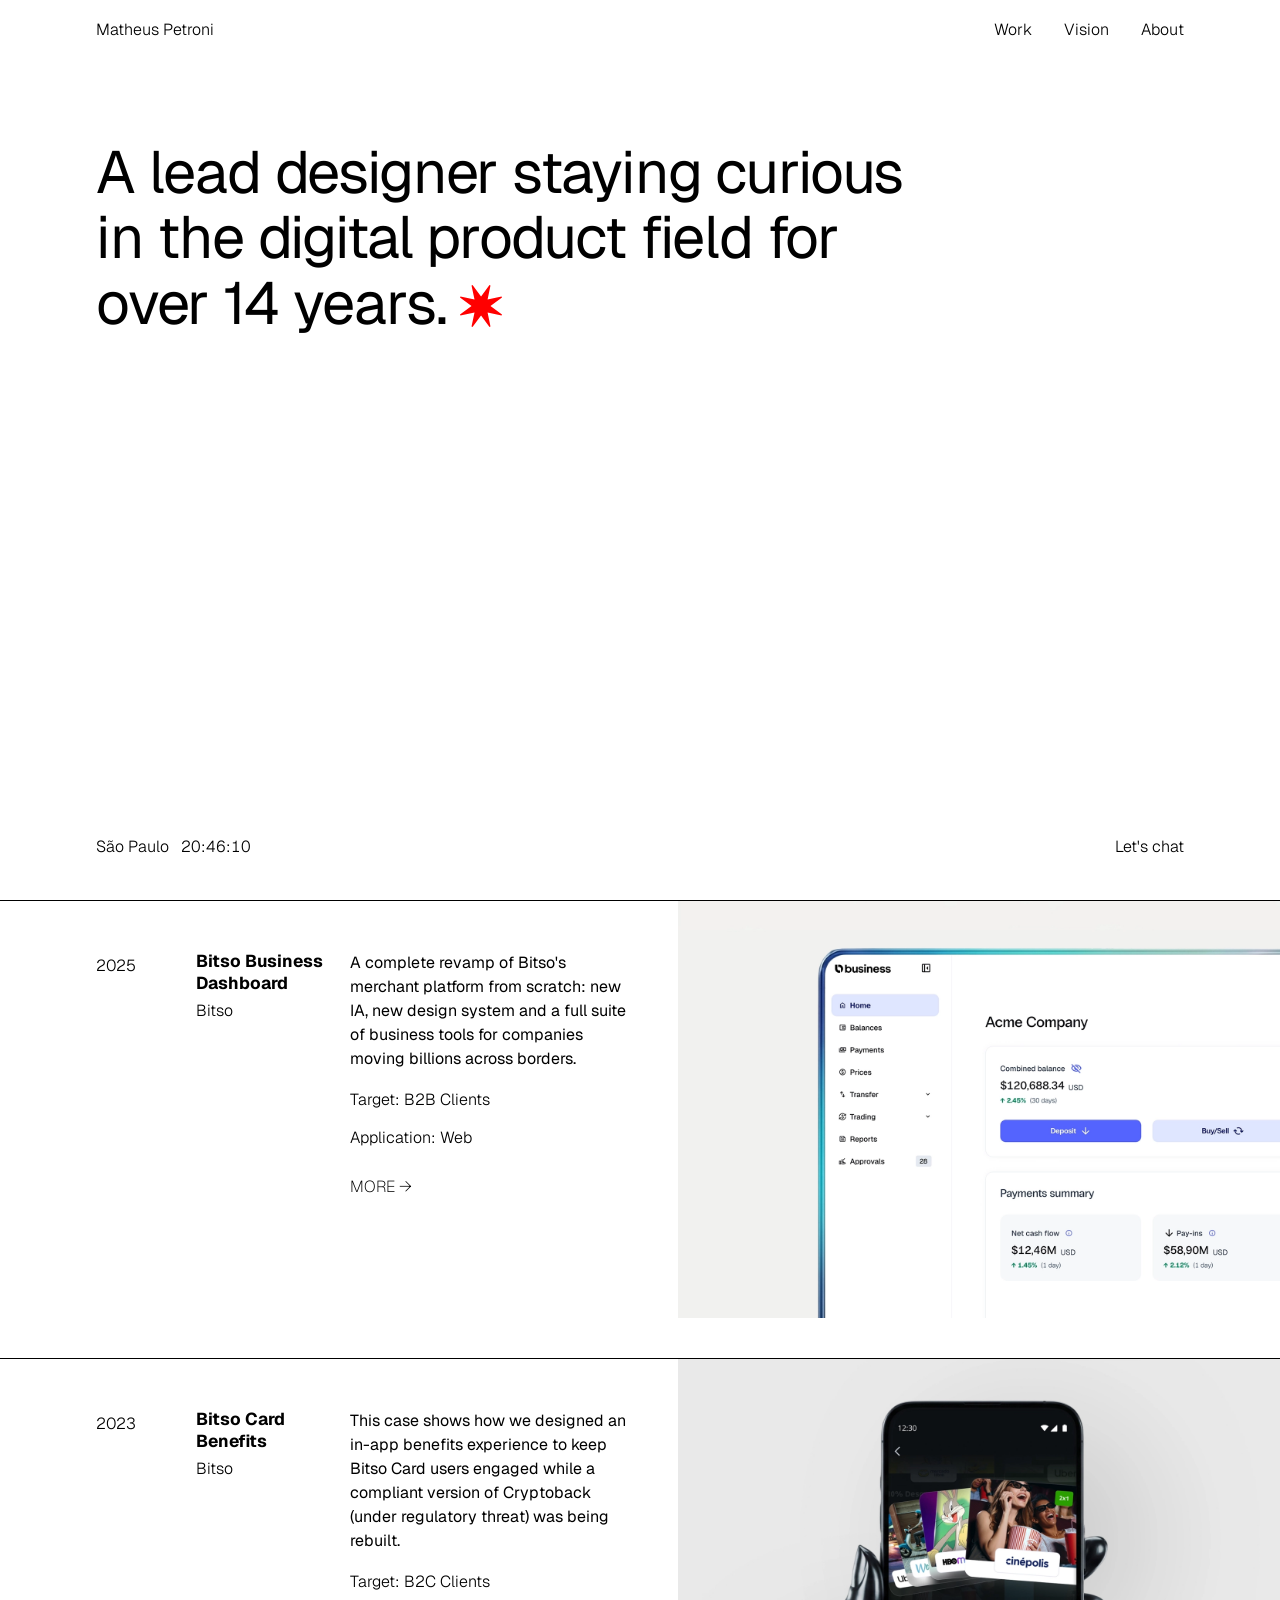
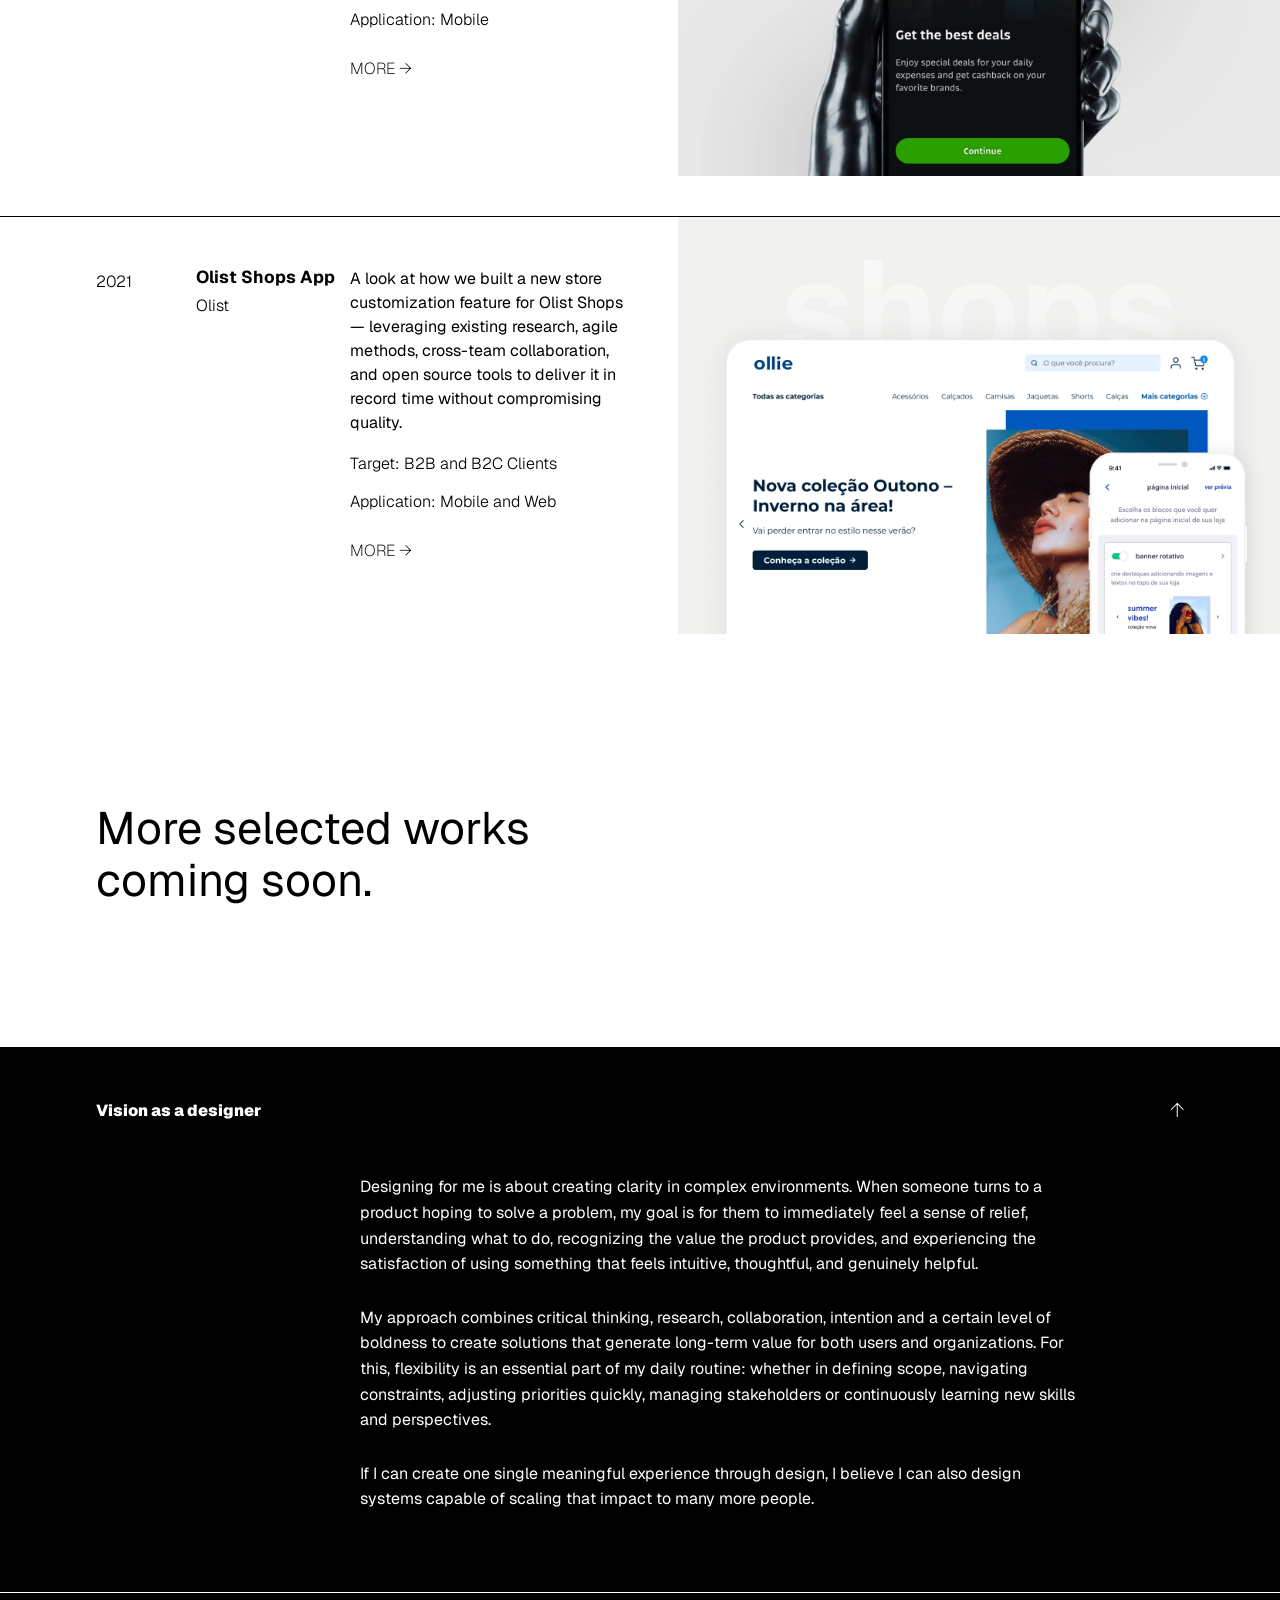
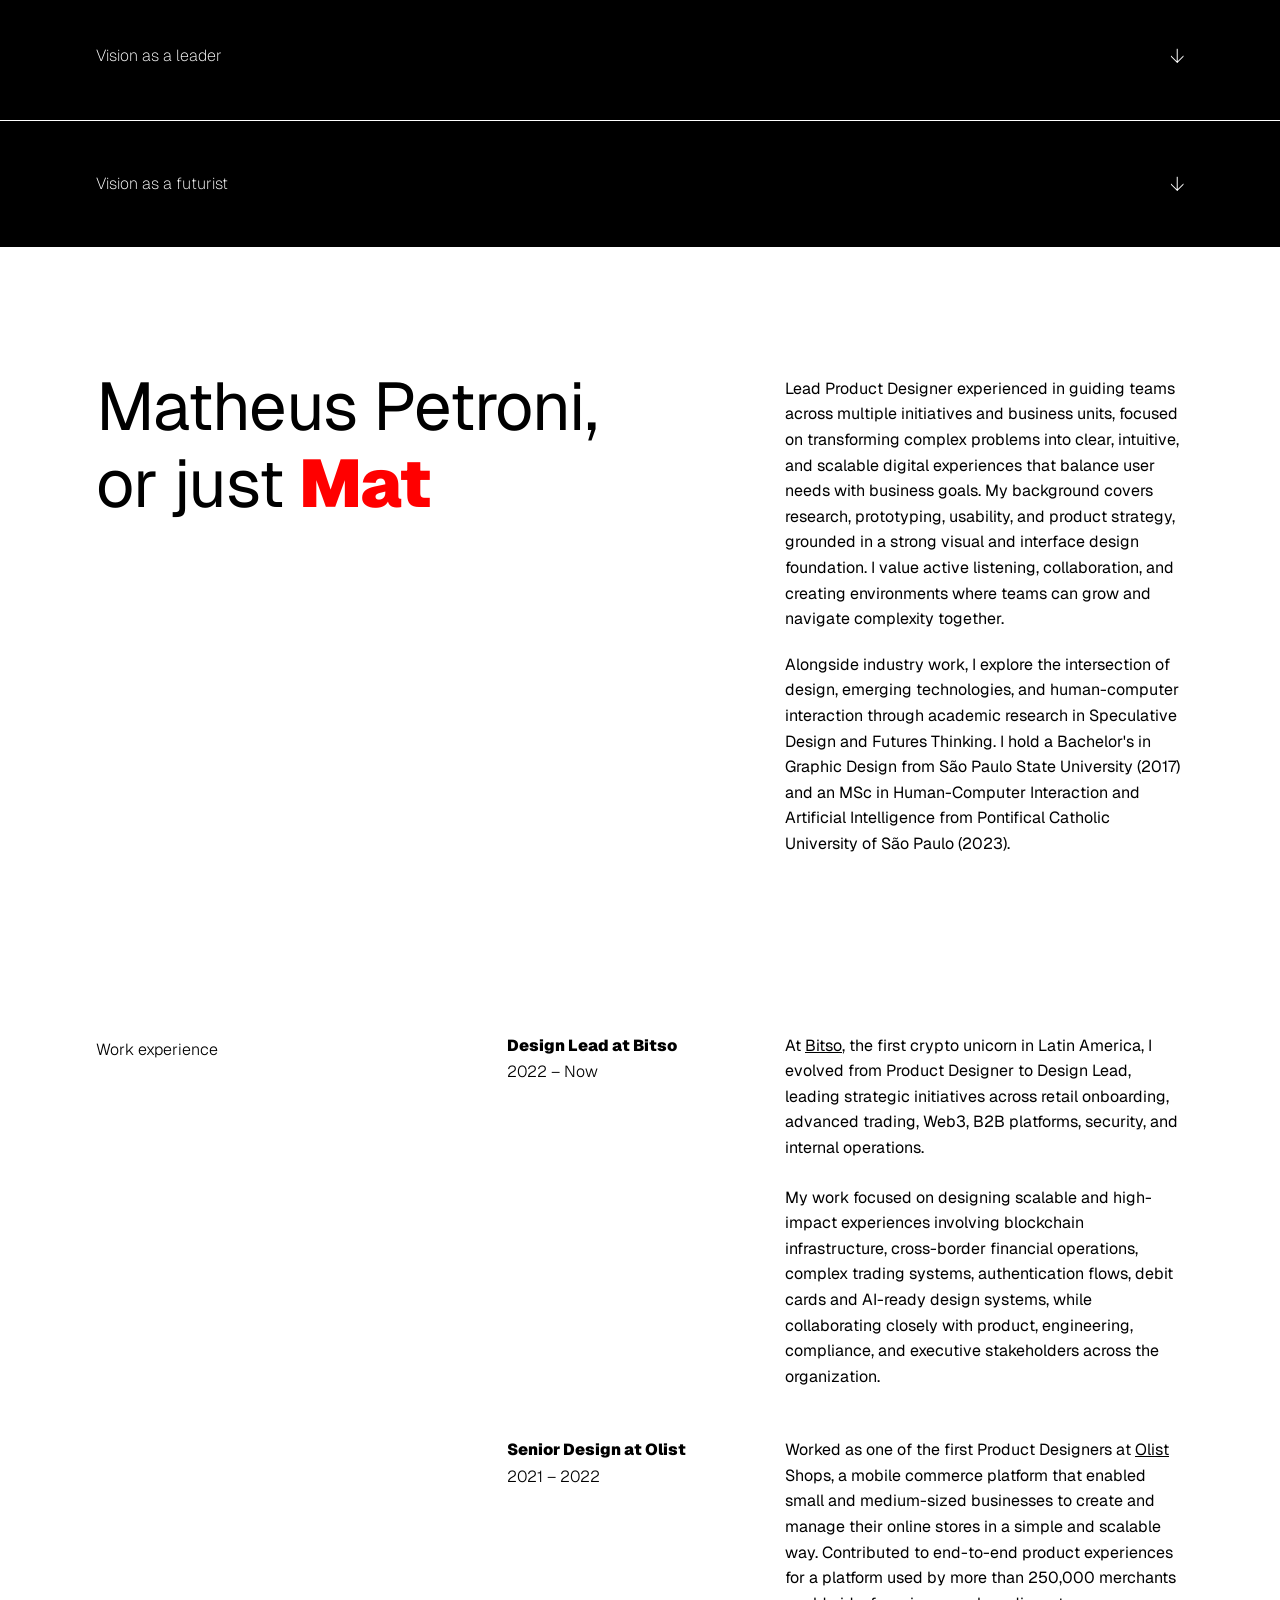
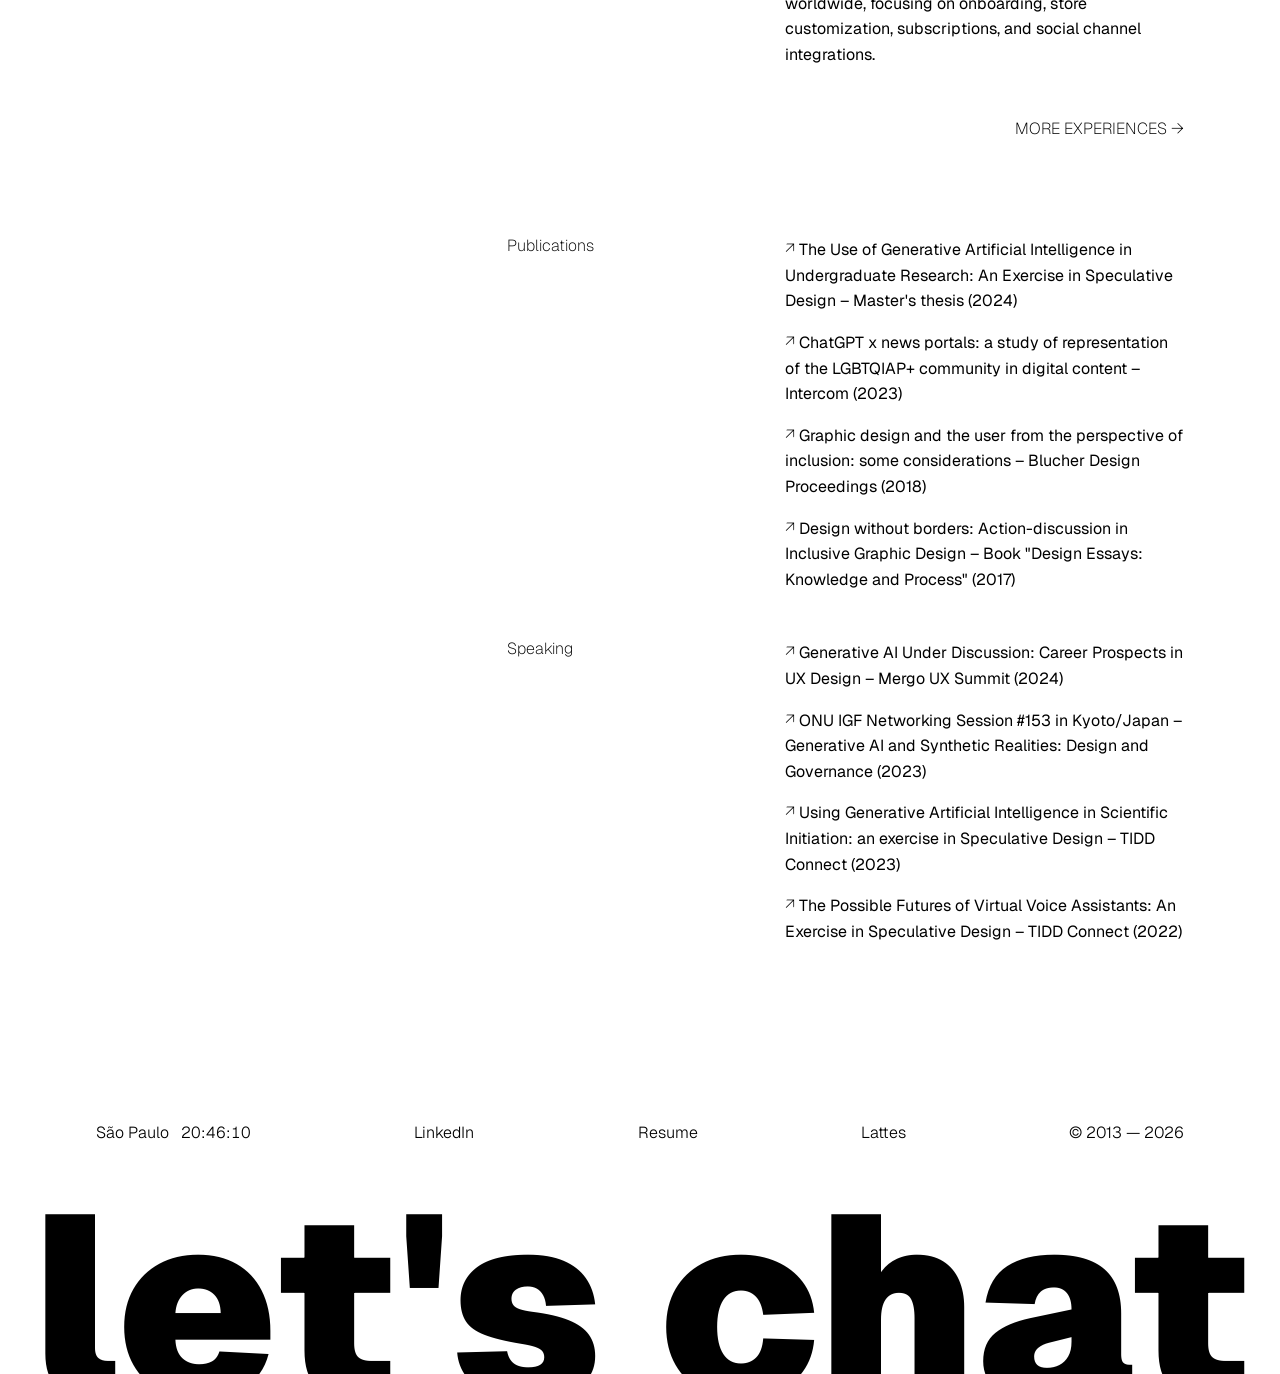
==== index.html @ 9e3019c1 "Initial portfolio build" ====
<!DOCTYPE html>
<html lang="en">
<head>
  <meta charset="UTF-8">
  <meta name="viewport" content="width=device-width, initial-scale=1.0">
  <meta name="description" content="Matheus Petroni — Lead Product Designer with 14+ years shaping digital products.">
  <title>Matheus Petroni – Lead Product Designer</title>

  <link rel="preconnect" href="https://fonts.googleapis.com">
  <link rel="preconnect" href="https://fonts.gstatic.com" crossorigin>
  <link href="https://fonts.googleapis.com/css2?family=Geist:wght@100..900&display=swap" rel="stylesheet">

  <link rel="icon" type="image/svg+xml" href="assets/icons/asterisk.svg">
  <link rel="stylesheet" href="css/styles.css">
</head>
<body>

  <a class="skip-link" href="#main-content">Skip to content</a>

  <!-- ======================================================================
       APPBAR
       ====================================================================== -->
  <header class="appbar" role="banner">
    <div class="appbar-inner">
      <a href="index.html" class="appbar-logo" aria-label="Matheus Petroni — home">Matheus Petroni</a>

      <nav class="appbar-nav" aria-label="Main navigation">
        <a href="#work"   class="nav-link">Work</a>
        <a href="#vision" class="nav-link">Vision</a>
        <a href="#about"  class="nav-link">About</a>
      </nav>

      <button
        class="hamburger"
        aria-label="Open navigation menu"
        aria-expanded="false"
        aria-controls="mobile-drawer"
      >
        <span class="hamburger-line"></span>
        <span class="hamburger-line"></span>
        <span class="hamburger-line"></span>
      </button>
    </div>
  </header>

  <!-- ======================================================================
       MOBILE DRAWER
       ====================================================================== -->
  <div class="mobile-drawer" id="mobile-drawer" aria-hidden="true" inert>
    <div class="drawer-overlay" role="presentation"></div>
    <nav class="drawer-panel" aria-label="Mobile navigation">
      <button class="drawer-close" aria-label="Close navigation menu">✕</button>
      <a href="#work"   class="drawer-link">Work</a>
      <a href="#vision" class="drawer-link">Vision</a>
      <a href="#about"  class="drawer-link">About</a>
    </nav>
  </div>

  <!-- ======================================================================
       MAIN
       ====================================================================== -->
  <main id="main-content">

    <!-- ====================================================================
         HERO — no image, hero-bottom fades on scroll
         ==================================================================== -->
    <section class="hero" aria-label="Introduction">
      <div class="hero-inner">

        <h1 class="hero-headline">
          A lead designer staying curious in the digital product field for over <span id="years-experience">14</span> years.&nbsp;<img src="assets/icons/asterisk.svg" alt="" aria-hidden="true" class="hero-asterisk">
        </h1>

        <div class="hero-bottom" id="hero-bottom">
          <div class="hero-location">
            <span>São Paulo</span>
            <time class="live-clock" id="clock-hero" aria-live="polite" aria-atomic="true"></time>
          </div>
          <a href="mailto:contact@mthpetroni.com" class="hero-cta">Let's chat</a>
        </div>

      </div>
    </section>

    <!-- ====================================================================
         PROJECTS
         ==================================================================== -->
    <section id="work" aria-label="Selected work">

      <!-- Divider — full viewport width -->
      <div class="project-divider" role="separator"></div>

      <!-- Project 1 -->
      <article class="project-card" aria-label="Bitso Business Dashboard case study">
        <div class="project-info">
          <div class="project-year" aria-label="Year">2025</div>

          <div class="project-title-col">
            <h2 class="project-title"><a href="case-study-bitso-business-dashboard.html">Bitso Business<br>Dashboard</a></h2>
            <p class="project-company">Bitso</p>
          </div>

          <div class="project-body-col">
            <p class="project-description">A complete revamp of Bitso's merchant platform from scratch: new IA, new design system and a full suite of business tools for companies moving billions across borders.</p>
            <p class="project-meta">Target: B2B Clients</p>
            <p class="project-meta">Application: Web</p>
            <a href="case-study-bitso-business-dashboard.html" class="project-more" aria-label="Read the Bitso Business Dashboard case study">MORE →</a>
          </div>
        </div>
        <a href="case-study-bitso-business-dashboard.html" class="project-image-wrapper" aria-hidden="true" tabindex="-1">
          <img
            src="data:image/svg+xml,%3Csvg xmlns=%27http://www.w3.org/2000/svg%27/%3E"
            data-src="assets/images/bitso-business-dashboard-cover.webp"
            alt=""
            width="780" height="540"
            loading="lazy"
            style="background:#000000; aspect-ratio:780/540; width:100%; height:auto;"
            class="lazy"
          >
          <img
            src="data:image/svg+xml,%3Csvg xmlns=%27http://www.w3.org/2000/svg%27/%3E"
            data-src="assets/images/bitso-business-dashboard-cover-hover.webp"
            alt=""
            width="780" height="540"
            loading="lazy"
            class="lazy cover-hover"
          >
        </a>
      </article>

      <!-- Divider -->
      <div class="project-divider" role="separator"></div>

      <!-- Project 2 -->
      <article class="project-card" aria-label="Bitso Card Benefits case study">
        <div class="project-info">
          <div class="project-year" aria-label="Year">2023</div>

          <div class="project-title-col">
            <h2 class="project-title"><a href="case-study-bitso-card-benefits.html">Bitso Card<br>Benefits</a></h2>
            <p class="project-company">Bitso</p>
          </div>

          <div class="project-body-col">
            <p class="project-description">This case shows how we designed an in-app benefits experience to keep Bitso Card users engaged while a compliant version of Cryptoback (under regulatory threat) was being rebuilt.</p>
            <p class="project-meta">Target: B2C Clients</p>
            <p class="project-meta">Application: Mobile</p>
            <a href="case-study-bitso-card-benefits.html" class="project-more" aria-label="Read the Bitso Card Benefits case study">MORE →</a>
          </div>
        </div>
        <a href="case-study-bitso-card-benefits.html" class="project-image-wrapper" aria-hidden="true" tabindex="-1">
          <img
            src="data:image/svg+xml,%3Csvg xmlns=%27http://www.w3.org/2000/svg%27/%3E"
            data-src="assets/images/bitso-card-benefits-cover.webp"
            alt=""
            width="780" height="540"
            loading="lazy"
            style="background:#000000; aspect-ratio:780/540; width:100%; height:auto;"
            class="lazy"
          >
          <img
            src="data:image/svg+xml,%3Csvg xmlns=%27http://www.w3.org/2000/svg%27/%3E"
            data-src="assets/images/bitso-card-benefits-cover-hover.webp"
            alt=""
            width="780" height="540"
            loading="lazy"
            class="lazy cover-hover"
          >
        </a>
      </article>

      <!-- Divider -->
      <div class="project-divider" role="separator"></div>

      <!-- Project 3 -->
      <article class="project-card" aria-label="Olist Shops App case study">
        <div class="project-info">
          <div class="project-year" aria-label="Year">2021</div>

          <div class="project-title-col">
            <h2 class="project-title"><a href="case-study-olist-shops.html">Olist Shops App</a></h2>
            <p class="project-company">Olist</p>
          </div>

          <div class="project-body-col">
            <p class="project-description">A look at how we built a new store customization feature for Olist Shops — leveraging existing research, agile methods, cross-team collaboration, and open source tools to deliver it in record time without compromising quality.</p>
            <p class="project-meta">Target: B2B and B2C Clients</p>
            <p class="project-meta">Application: Mobile and Web</p>
            <a href="case-study-olist-shops.html" class="project-more" aria-label="Read the Olist Shops App case study">MORE →</a>
          </div>
        </div>
        <a href="case-study-olist-shops.html" class="project-image-wrapper" aria-hidden="true" tabindex="-1">
          <img
            src="data:image/svg+xml,%3Csvg xmlns=%27http://www.w3.org/2000/svg%27/%3E"
            data-src="assets/images/olist-shops-cover.webp"
            alt=""
            width="780" height="540"
            loading="lazy"
            style="background:#000000; aspect-ratio:780/540; width:100%; height:auto;"
            class="lazy"
          >
          <img
            src="data:image/svg+xml,%3Csvg xmlns=%27http://www.w3.org/2000/svg%27/%3E"
            data-src="assets/images/olist-shops-cover-hover.webp"
            alt=""
            width="780" height="540"
            loading="lazy"
            class="lazy cover-hover"
          >
        </a>
      </article>

      <!-- Coming soon -->
      <div class="projects-coming-soon">
        <p>More selected works<br>coming soon.</p>
      </div>

    </section>

    <!-- ====================================================================
         VISION (Accordions)
         ==================================================================== -->
    <section id="vision" class="vision" aria-label="Design philosophy">
      <div class="vision-inner">

        <!-- Open by default -->
        <div class="accordion accordion--open">
          <button class="accordion-trigger" aria-expanded="true" aria-controls="vision-designer-body">
            <span class="accordion-title">Vision as a designer</span>
            <span class="accordion-icon" aria-hidden="true">↑</span>
          </button>
          <div class="accordion-body" id="vision-designer-body" aria-hidden="false">
            <div class="accordion-content">
              <p>Designing for me is about creating clarity in complex environments. When someone turns to a product hoping to solve a problem, my goal is for them to immediately feel a sense of relief, understanding what to do, recognizing the value the product provides, and experiencing the satisfaction of using something that feels intuitive, thoughtful, and genuinely helpful.</p>
              <p>My approach combines critical thinking, research, collaboration, intention and a certain level of boldness to create solutions that generate long-term value for both users and organizations. For this, flexibility is an essential part of my daily routine: whether in defining scope, navigating constraints, adjusting priorities quickly, managing stakeholders or continuously learning new skills and perspectives.</p>
              <p>If I can create one single meaningful experience through design, I believe I can also design systems capable of scaling that impact to many more people.</p>
            </div>
          </div>
        </div>

        <div class="accordion">
          <button class="accordion-trigger" aria-expanded="false" aria-controls="vision-leader-body">
            <span class="accordion-title">Vision as a leader</span>
            <span class="accordion-icon" aria-hidden="true">↓</span>
          </button>
          <div class="accordion-body" id="vision-leader-body" aria-hidden="true">
            <div class="accordion-content">
              <p>My leadership style is deeply grounded in active listening. For me, listening is the foundation from which collaboration, trust, and strong team dynamics are built. It allows me to better understand people, navigate different perspectives, and provide the clarity, direction, and accountability needed when making complex product decisions. Rather than positioning myself as someone who always has the answers, I focus on creating the conditions for teams to think critically, contribute confidently, and move forward together.</p>
              <p>I also value transparency to create the kind of environment I would want for myself: one where people feel safe to express themselves, experiment, make mistakes with accountability, and continuously learn throughout the process.</p>
              <p>Supporting people and driving outcomes are deeply connected goals for me. I achieve this by helping teams prioritize effectively, communicate clearly across disciplines, and make decisions grounded in both evidence and strategic impact.</p>
            </div>
          </div>
        </div>

        <div class="accordion">
          <button class="accordion-trigger" aria-expanded="false" aria-controls="vision-futurist-body">
            <span class="accordion-title">Vision as a futurist</span>
            <span class="accordion-icon" aria-hidden="true">↓</span>
          </button>
          <div class="accordion-body" id="vision-futurist-body" aria-hidden="true">
            <div class="accordion-content">
              <p>Through my MSc research in Speculative Design and Futures Thinking, I've developed the belief that design should respond not only to the present, but also to possible futures. Across both my academic research and professional practice, I explore how emerging technologies such as GenAI influence human behavior, shape digital culture, and redefine the way people interact with systems, products, and machines.</p>
              <p>This perspective strongly influences the way I approach design within the industry. By questioning assumptions and exploring alternative scenarios, I aim to help organizations anticipate change, identify risks, and build more responsible, inclusive, and future-conscious solutions. In a world increasingly shaped by rapid technological acceleration, I believe designers have an important role in shaping the conversations around the future we collectively want to create.</p>
            </div>
          </div>
        </div>

      </div>
    </section>

    <!-- ====================================================================
         ABOUT / BIO
         ==================================================================== -->
    <section id="about" class="about" aria-label="About Matheus Petroni">
      <div class="about-inner">

        <!-- Bio -->
        <div class="bio-section">
          <div class="bio-name">
            <h2>Matheus Petroni,<br>or just <span class="accent">Mat</span></h2>
          </div>
          <div class="bio-text">
            <p>Lead Product Designer experienced in guiding teams across multiple initiatives and business units, focused on transforming complex problems into clear, intuitive, and scalable digital experiences that balance user needs with business goals. My background covers research, prototyping, usability, and product strategy, grounded in a strong visual and interface design foundation. I value active listening, collaboration, and creating environments where teams can grow and navigate complexity together.</p>
            <p>Alongside industry work, I explore the intersection of design, emerging technologies, and human-computer interaction through academic research in Speculative Design and Futures Thinking. I hold a Bachelor's in Graphic Design from São Paulo State University (2017) and an MSc in Human-Computer Interaction and Artificial Intelligence from Pontifical Catholic University of São Paulo (2023).</p>
          </div>
        </div>

        <!-- ── Work + Extras — 8-col desktop grid ──
             Col 1-2: label (row-span 2)
             Col 3-4: work-meta
             Col 5-6: work-content
             Col 7-8: extras-column
        -->
        <div class="work-section">

          <!-- Label — spans both entry rows -->
          <div class="work-label" aria-label="Work experience">Work experience</div>

          <!-- Bitso (row 1) -->
          <div class="work-meta work-meta--1">
            <h3 class="work-title">Design Lead at Bitso</h3>
            <p class="work-period">2022 – Now</p>
          </div>
          <div class="work-content work-content--1">
            <p>At <a href="https://bitso.com/" target="_blank" rel="noopener noreferrer" class="work-company-link">Bitso</a>, the first crypto unicorn in Latin America, I evolved from Product Designer to Design Lead, leading strategic initiatives across retail onboarding, advanced trading, Web3, B2B platforms, security, and internal operations.</p>
            <p>My work focused on designing scalable and high-impact experiences involving blockchain infrastructure, cross-border financial operations, complex trading systems, authentication flows, debit cards and AI-ready design systems, while collaborating closely with product, engineering, compliance, and executive stakeholders across the organization.</p>
          </div>
          <div class="extras-column extras-col--pubs">
            <h3 class="extras-label">Publications</h3>
            <ul class="extras-list">
              <li><a href="https://repositorio.pucsp.br/jspui/handle/handle/41322" target="_blank" rel="noopener noreferrer"><span class="link-arrow">↗</span>The Use of Generative Artificial Intelligence in Undergraduate Research: An Exercise in Speculative Design – Master's thesis (2024)</a></li>
              <li><a href="https://sistemas.intercom.org.br/pdf/link_aceite/nacional/11/0816202314593464dd0e865c52a.pdf" target="_blank" rel="noopener noreferrer"><span class="link-arrow">↗</span>ChatGPT x news portals: a study of representation of the LGBTQIAP+ community in digital content – Intercom (2023)</a></li>
              <li><a href="https://www.proceedings.blucher.com.br/article-details/o-design-grfico-e-o-usurio-sob-a-tica-da-incluso-algumas-consideraes-28213" target="_blank" rel="noopener noreferrer"><span class="link-arrow">↗</span>Graphic design and the user from the perspective of inclusion: some considerations – Blucher Design Proceedings (2018)</a></li>
              <li><a href="https://ensaiosemdesign.com.br/wp-content/uploads/2021/01/07_07_Fernanda.pdf" target="_blank" rel="noopener noreferrer"><span class="link-arrow">↗</span>Design without borders: Action-discussion in Inclusive Graphic Design – Book "Design Essays: Knowledge and Process" (2017)</a></li>
            </ul>
          </div>

          <!-- Olist (row 2) -->
          <div class="work-meta work-meta--2">
            <h3 class="work-title">Senior Design at Olist</h3>
            <p class="work-period">2021 – 2022</p>
          </div>
          <div class="work-content work-content--2">
            <p>Worked as one of the first Product Designers at <a href="https://olist.com/" target="_blank" rel="noopener noreferrer" class="work-company-link">Olist</a> Shops, a mobile commerce platform that enabled small and medium-sized businesses to create and manage their online stores in a simple and scalable way. Contributed to end-to-end product experiences for a platform used by more than 250,000 merchants worldwide, focusing on onboarding, store customization, subscriptions, and social channel integrations.</p>
            <a href="https://www.linkedin.com/in/matheuspetroni/" class="work-more" target="_blank" rel="noopener noreferrer" aria-label="See full work history on LinkedIn (opens in new tab)">MORE EXPERIENCES →</a>
          </div>
          <div class="extras-column extras-col--speaking">
            <h3 class="extras-label">Speaking</h3>
            <ul class="extras-list">
              <li><a href="https://www.youtube.com/watch?v=1diGuo5eT7k" target="_blank" rel="noopener noreferrer"><span class="link-arrow">↗</span>Generative AI Under Discussion: Career Prospects in UX Design – Mergo UX Summit (2024)</a></li>
              <li><a href="https://www.youtube.com/watch?v=wJ5Fpm-bGN8" target="_blank" rel="noopener noreferrer"><span class="link-arrow">↗</span>ONU IGF Networking Session #153 in Kyoto/Japan – Generative AI and Synthetic Realities: Design and Governance (2023)</a></li>
              <li><a href="https://www.youtube.com/watch?v=tByH5otiK7c&t=1s" target="_blank" rel="noopener noreferrer"><span class="link-arrow">↗</span>Using Generative Artificial Intelligence in Scientific Initiation: an exercise in Speculative Design – TIDD Connect (2023)</a></li>
              <li><a href="https://www.youtube.com/watch?v=NHN3f9agNJQ&t=13389s" target="_blank" rel="noopener noreferrer"><span class="link-arrow">↗</span>The Possible Futures of Virtual Voice Assistants: An Exercise in Speculative Design – TIDD Connect (2022)</a></li>
            </ul>
          </div>

        </div><!-- /work-section -->

      </div>
    </section>

  </main>

  <!-- ======================================================================
       FOOTER
       ====================================================================== -->
  <footer class="site-footer" role="contentinfo">

    <div class="footer-bar">
      <div class="footer-bar-inner">
        <div class="footer-location">
          <span>São Paulo</span>
          <time class="live-clock" id="clock-footer" aria-live="polite" aria-atomic="true"></time>
        </div>
        <nav class="footer-nav" aria-label="Footer navigation">
          <a
            href="https://www.linkedin.com/in/matheuspetroni/"
            class="footer-nav-link"
            target="_blank" rel="noopener noreferrer"
            aria-label="LinkedIn profile (opens in new tab)"
          >LinkedIn</a>
          <a
            href="assets/docs/resume.pdf"
            class="footer-nav-link"
            target="_blank" rel="noopener noreferrer"
            aria-label="Resume PDF (opens in new tab)"
          >Resume</a>
          <a
            href="https://lattes.cnpq.br/6202919776158281"
            class="footer-nav-link"
            target="_blank"
            rel="noopener noreferrer"
            aria-label="Lattes CV (opens in new tab)"
          >Lattes</a>
        </nav>
        <p class="footer-copy">© 2013 — <span class="footer-copy-year">2026</span></p>
      </div>
    </div>

    <!-- Let's chat — always Black weight, overflows right, bottom 1/3 clipped -->
    <div class="letschat-wrapper">
      <a
        href="mailto:contact@mthpetroni.com"
        class="letschat"
        aria-label="Send an email to contact@mthpetroni.com"
      >let's chat</a>
    </div>

  </footer>

  <script src="js/main.js"></script>
</body>
</html>
---- css/styles.css ----
/* ============================================================================
   STYLES.CSS — Matheus Petroni Portfolio
   ============================================================================ */

/* ----------------------------------------------------------------------------
   1. CUSTOM PROPERTIES
   ---------------------------------------------------------------------------- */
:root {
  --c-bg:     #FFFFFF;
  --c-text:   #000000;
  --c-accent: #FF0000;

  --font: 'Geist', 'Inter', -apple-system, BlinkMacSystemFont, 'Segoe UI', sans-serif;
  --fw-extralight: 200;
  --fw-light:      300;
  --fw-regular:    400;
  --fw-bold:       700;
  --fw-black:      900;

  /* Fluid font sizes */
  --fs-hero:   clamp(32px, 21px + 3vw, 64px);
  --fs-title:  clamp(28px, 21px + 1.9vw, 48px);
  --fs-body:   16px;
  --fs-btn-sm: 16px;

  /* Layout */
  --pad-desktop: 96px;
  --pad-tablet:  40px;
  --pad-mobile:  24px;
  --max-w:       1440px;
  --gutter:      12px;
  --appbar-h:    60px;

  --ease: 0.3s ease;
}

/* ----------------------------------------------------------------------------
   2. RESET & BASE
   ---------------------------------------------------------------------------- */
*, *::before, *::after { box-sizing: border-box; margin: 0; padding: 0; }

::selection { background: #FF0000; color: #000000; }

html {
  scroll-behavior: smooth;
  -webkit-text-size-adjust: 100%;
}

body {
  background: var(--c-bg);
  color: var(--c-text);
  font-family: var(--font);
  font-size: var(--fs-body);
  font-weight: var(--fw-regular);
  line-height: 1.6;
  overflow-x: hidden;
}

img, video { max-width: 100%; height: auto; display: block; }
a { color: inherit; text-decoration: none; }
ul, ol { list-style: none; }
button { cursor: pointer; background: none; border: none; font: inherit; color: inherit; }

/* All headings use regular weight per design */
h1, h2, h3, h4, h5, h6 { font-weight: var(--fw-regular); line-height: 1.15; }

/* ----------------------------------------------------------------------------
   3. ACCESSIBILITY
   ---------------------------------------------------------------------------- */
.skip-link {
  position: absolute;
  top: -100%;
  left: var(--pad-mobile);
  background: var(--c-text);
  color: var(--c-bg);
  padding: 8px 16px;
  z-index: 9999;
  transition: top 0.2s;
}
.skip-link:focus { top: 8px; }

:focus-visible { outline: 2px solid var(--c-accent); outline-offset: 3px; }
:focus:not(:focus-visible) { outline: none; }

/* ----------------------------------------------------------------------------
   4. APPBAR
   ---------------------------------------------------------------------------- */
.appbar {
  position: fixed;
  top: 0; left: 0; right: 0;
  z-index: 100;
  height: var(--appbar-h);
  background: transparent;
  transition: background var(--ease), backdrop-filter var(--ease), -webkit-backdrop-filter var(--ease);
}

.appbar.scrolled {
  background: rgba(255, 255, 255, 0.75);
  backdrop-filter: blur(20px) saturate(1.5);
  -webkit-backdrop-filter: blur(20px) saturate(1.5);
}

.appbar-inner {
  padding-inline: var(--pad-desktop);
  height: 100%;
  display: flex;
  align-items: center;
  justify-content: space-between;
}

.appbar-logo {
  font-weight: var(--fw-light);
  font-size: var(--fs-body);
  white-space: nowrap;
}
.appbar-logo:hover,
.appbar-logo:focus-visible { color: var(--c-accent); font-weight: var(--fw-black); }

.appbar-nav { display: flex; gap: 32px; align-items: center; }

.nav-link {
  font-weight: var(--fw-light);
  font-size: var(--fs-body);
  white-space: nowrap;
}
.nav-link:hover,
.nav-link:focus-visible { color: var(--c-accent); font-weight: var(--fw-black); }

/* Hamburger */
.hamburger {
  display: none;
  flex-direction: column;
  justify-content: space-between;
  width: 18px;
  height: 12px;
  padding: 0;
}
.hamburger-line {
  display: block;
  width: 100%;
  height: 1px;
  background: var(--c-text);
  transition: transform 0.3s, opacity 0.3s, background 0s, height 0s;
}
.hamburger:hover .hamburger-line {
  background: var(--c-accent);
  height: 2px;
}
.hamburger[aria-expanded="true"] .hamburger-line:nth-child(1) { transform: translateY(5.5px) rotate(45deg); }
.hamburger[aria-expanded="true"] .hamburger-line:nth-child(2) { opacity: 0; }
.hamburger[aria-expanded="true"] .hamburger-line:nth-child(3) { transform: translateY(-5.5px) rotate(-45deg); }

/* ----------------------------------------------------------------------------
   5. MOBILE DRAWER
   ---------------------------------------------------------------------------- */
.mobile-drawer {
  position: fixed;
  inset: 0;
  z-index: 200;
  pointer-events: none;
  visibility: hidden;
}
.mobile-drawer.open { pointer-events: all; visibility: visible; }

.drawer-overlay {
  position: absolute;
  inset: 0;
  background: rgba(0, 0, 0, 0);
  transition: background var(--ease);
}
.mobile-drawer.open .drawer-overlay { background: rgba(0, 0, 0, 0.4); }

.drawer-panel {
  position: absolute;
  top: 0; right: 0;
  width: 100%; height: 100%;
  background: var(--c-bg);
  transform: translateX(100%);
  transition: transform var(--ease);
  display: flex;
  flex-direction: column;
  padding: var(--pad-mobile);
  gap: 32px;
}
.mobile-drawer.open .drawer-panel { transform: translateX(0); }

.drawer-close { align-self: flex-end; font-size: 18px; line-height: 1; font-weight: var(--fw-light); }

.drawer-link {
  font-weight: var(--fw-light);
  font-size: clamp(24px, 6vw, 32px);
}
.drawer-link:hover,
.drawer-link:focus-visible { color: var(--c-accent); font-weight: var(--fw-black); }

/* ----------------------------------------------------------------------------
   6. HERO SECTION
   ---------------------------------------------------------------------------- */
.hero {
  height: 100dvh;
  min-height: 600px;
  padding-top: var(--appbar-h);
  display: flex;
  flex-direction: column;
}

.hero-inner {
  flex: 1;
  display: flex;
  flex-direction: column;
  justify-content: space-between;   /* headline top, hero-bottom bottom */
  max-width: var(--max-w);
  width: 100%;
  margin: 0 auto;
  padding-inline: var(--pad-desktop);
  padding-block: 80px 24px;
}

.hero-headline {
  font-size: var(--fs-hero);
  font-weight: var(--fw-regular);
  line-height: 1.1;
  letter-spacing: -0.02em;
  /* 6 out of 8 columns = 75% of content area */
  max-width: 75%;
}

.hero-asterisk { display: inline-block; width: 0.7em; height: 0.7em; vertical-align: middle; margin-bottom: 0.06em; }

.hero-bottom {
  display: flex;
  align-items: center;
  justify-content: space-between;
  padding-block: 16px;
  padding-inline: var(--pad-desktop);
  font-weight: var(--fw-light);
  font-size: var(--fs-body);
  transition: opacity 0.4s ease;
  /* Break out of hero-inner's max-width to span full viewport */
  width: 100vw;
  margin-inline: calc(-50vw + 50%);
  box-sizing: border-box;
}

.hero-location { display: flex; align-items: center; gap: 12px; }

.hero-cta {
  font-weight: var(--fw-light);
  font-size: var(--fs-body);
}
.hero-cta:hover,
.hero-cta:focus-visible { color: var(--c-accent); font-weight: var(--fw-black); }

/* ----------------------------------------------------------------------------
   7. PROJECTS SECTION
   ---------------------------------------------------------------------------- */

/* Full-viewport-width divider between cards */
.project-divider {
  width: 100%;
  height: 1px;
  background: var(--c-text);
}

.project-card {
  display: grid;
  grid-template-columns: 52% 1fr;
  gap: var(--gutter);
  max-width: var(--max-w);
  margin: 0 auto;
  padding-inline: 0;           /* no side padding — info div carries it */
  padding-bottom: 40px;
}

/* 4-column project info: [year 1col] [title+co 1col] [desc+meta+more 2col] */
.project-info {
  display: grid;
  grid-template-columns: 88px 1fr 2fr;
  gap: var(--gutter);
  padding-block: 48px;
  padding-left: var(--pad-desktop);
  padding-right: 32px;
}

.project-year {
  font-weight: var(--fw-light);
  font-size: var(--fs-body);
  padding-top: 4px;
}

/* Title + company — column 2 */
.project-title-col {
  display: flex;
  flex-direction: column;
  gap: 4px;
  padding-top: 2px;
}

.project-title {
  font-size: clamp(15px, 1.35vw, 18px);
  font-weight: var(--fw-bold);
  line-height: 1.25;
}

.project-company {
  font-weight: var(--fw-light);
  font-size: var(--fs-body);
}

/* Description + meta + more — column 3 (2fr) */
.project-body-col {
  display: flex;
  flex-direction: column;
  gap: 12px;
  padding-top: 2px;
}

.project-description {
  font-weight: var(--fw-regular);
  font-size: var(--fs-body);
  line-height: 1.5;
  margin-bottom: 4px;
}

.project-meta {
  font-weight: var(--fw-light);
  font-size: var(--fs-body);
}

.project-more {
  display: inline-block;
  margin-top: 12px;
  font-weight: var(--fw-extralight);
  font-size: var(--fs-btn-sm);
}
.project-more:hover,
.project-more:focus-visible { color: var(--c-accent); font-weight: var(--fw-black); }

.project-title a:hover,
.project-title a:focus-visible { color: var(--c-accent); }

.project-image-wrapper {
  overflow: hidden;
  display: block;
  position: relative;
}
.project-image-wrapper img { width: 100%; height: auto; display: block; }
.project-image-wrapper .cover-hover {
  position: absolute;
  inset: 0;
  width: 100%;
  height: 100%;
  object-fit: cover;
  opacity: 0;
  transition: none;
}
img.lazy.loaded.cover-hover { opacity: 0; }
.project-image-wrapper:hover img.lazy.loaded.cover-hover { opacity: 1; }

/* Coming soon — bordered top, bigger vertical padding */
.projects-coming-soon {
  max-width: var(--max-w);
  margin: 0 auto;
  padding-inline: var(--pad-desktop);
  padding-block: 128px 140px;
}
.projects-coming-soon p {
  font-size: var(--fs-title);
  font-weight: var(--fw-regular);
  line-height: 1.15;
}

/* ----------------------------------------------------------------------------
   8. VISION SECTION (ACCORDIONS)
   ---------------------------------------------------------------------------- */
.vision {
  background: var(--c-text);
  color: var(--c-bg);
}

.vision-inner {
  max-width: var(--max-w);
  margin: 0 auto;
  padding-inline: var(--pad-desktop);
}

.accordion { position: relative; }
.accordion::before {
  content: '';
  position: absolute;
  top: 0; left: 50%;
  transform: translateX(-50%);
  width: 100vw;
  height: 1px;
  background: var(--c-bg);
}
.accordion:last-child::after {
  content: '';
  position: absolute;
  bottom: 0; left: 50%;
  transform: translateX(-50%);
  width: 100vw;
  height: 1px;
  background: var(--c-bg);
}

.accordion-trigger {
  width: 100%;
  display: flex;
  align-items: center;
  justify-content: space-between;
  padding-block: 48px;
  text-align: left;
  gap: 24px;
}

.accordion-title { font-weight: var(--fw-extralight); font-size: var(--fs-body); }

.accordion-icon { font-size: 20px; flex-shrink: 0; font-weight: var(--fw-extralight); }

/* Grid-rows animation trick for accordion */
.accordion-body {
  display: grid;
  grid-template-rows: 0fr;
  overflow: hidden;
  transition: grid-template-rows 0.4s ease;
}
.accordion--open .accordion-body { grid-template-rows: 1fr; }
.accordion--open .accordion-title { font-weight: var(--fw-black); }

.accordion-content {
  overflow: hidden;
  min-height: 0;
  display: grid;
  grid-template-columns: 88px 14% 1fr;
  gap: var(--gutter);
}
.accordion--open .accordion-content { padding-bottom: 80px; }

.accordion-content > * { grid-column: 3; }

.accordion-content p {
  font-weight: var(--fw-regular);
  font-size: var(--fs-body);
  line-height: 1.6;
  max-width: 65ch;
}
.accordion-content p + p { margin-top: 16px; }

/* ----------------------------------------------------------------------------
   9. ABOUT / BIO SECTION
   ---------------------------------------------------------------------------- */
.about { padding-top: 120px; }

.about-inner {
  max-width: var(--max-w);
  margin: 0 auto;
  padding-inline: var(--pad-desktop);
}

/* Bio row — no bottom border */
.bio-section {
  display: grid;
  grid-template-columns: 3fr 2fr 3fr;
  column-gap: var(--gutter);
  padding-bottom: 96px;
}

.bio-name {
  grid-column: span 2;
  font-size: clamp(32px, 3.5vw, 48px);
  font-weight: var(--fw-regular);
  line-height: 1.1;
  letter-spacing: -0.02em;
}

.bio-text { grid-column: 3; display: flex; flex-direction: column; gap: 20px; padding-top: 8px; }
.bio-text p { font-size: var(--fs-body); font-weight: var(--fw-regular); line-height: 1.6; }

.accent { color: var(--c-accent); }
.bio-name .accent { font-weight: var(--fw-black); color: var(--c-accent); }

/* ── Work-section: 3-column desktop grid ──
   Col 1 (3fr): label — spans work entry rows only
   Col 2 (2fr): work-meta titles + extras labels
   Col 3 (3fr): work-content descriptions + extras lists
   Rows: 1=Bitso  2=Olist  3=Publications  4=Speaking
   ─────────────────────────────────────────── */
.work-section {
  display: grid;
  grid-template-columns: 3fr 2fr 3fr;
  column-gap: var(--gutter);
  row-gap: 48px;
  padding-block: 80px;
}

/* Label — spans only the two work-entry rows */
.work-label {
  grid-column: 1;
  grid-row: 1 / 3;
  font-weight: var(--fw-light);
  font-size: var(--fs-body);
  padding-top: 4px;
}

/* Work meta cells */
.work-meta {
  grid-column: 2;
  display: flex;
  flex-direction: column;
  gap: 4px;
  padding-top: 4px;
}

/* Work content cells */
.work-content {
  grid-column: 3;
  display: flex;
  flex-direction: column;
  gap: 12px;
}

/* Extras: display:contents lets label + list become direct grid children */
.extras-column { display: contents; }

/* Explicit row assignments */
.work-meta--1    { grid-row: 1; }
.work-meta--2    { grid-row: 2; }
.work-content--1 { grid-row: 1; }
.work-content--2 { grid-row: 2; }

/* Publications row — extra top padding to separate from work entries */
.extras-col--pubs .extras-label  { grid-column: 2; grid-row: 3; padding-top: 48px; }
.extras-col--pubs .extras-list   { grid-column: 3; grid-row: 3; padding-top: 48px; }
.extras-col--speaking .extras-label { grid-column: 2; grid-row: 4; }
.extras-col--speaking .extras-list  { grid-column: 3; grid-row: 4; }

.work-title  { font-size: var(--fs-body); font-weight: var(--fw-black); }
.work-period { font-size: var(--fs-body); font-weight: var(--fw-light); }

.work-content p { font-size: var(--fs-body); font-weight: var(--fw-regular); line-height: 1.6; }
.work-content p + p { margin-top: 12px; }
.work-company-link { text-decoration: underline; color: inherit; }
.work-company-link:hover { color: #FF0000; }

.work-more {
  display: block;
  margin-top: 36px;
  font-weight: var(--fw-extralight);
  font-size: var(--fs-btn-sm);
  align-self: flex-end;
  text-align: right;
}
.work-more:hover,
.work-more:focus-visible { color: var(--c-accent); font-weight: var(--fw-black); }

.extras-label { font-size: var(--fs-body); font-weight: var(--fw-extralight); margin-bottom: 16px; }
.extras-list { display: flex; flex-direction: column; gap: 16px; }
.extras-list li a { font-size: var(--fs-body); font-weight: var(--fw-regular); }
.link-arrow { font-weight: var(--fw-extralight); margin-right: 4px; }
.extras-list li a:hover,
.extras-list li a:focus-visible { color: var(--c-accent); }

/* ----------------------------------------------------------------------------
   10. FOOTER
   ---------------------------------------------------------------------------- */
.site-footer { /* no top border — footer-bar has its own spacing */ }

/* Footer bar — bigger top padding, no borders */
.footer-bar { padding-top: 96px; padding-bottom: 32px; }

.footer-bar-inner {
  padding-inline: var(--pad-desktop);
  display: flex;
  align-items: center;
  justify-content: space-between;
}

.footer-location {
  display: flex;
  align-items: center;
  gap: 12px;
  font-weight: var(--fw-light);
  font-size: var(--fs-body);
}

.footer-nav { display: contents; }

.footer-nav-link {
  font-weight: var(--fw-light);
  font-size: var(--fs-body);
}
.footer-nav-link:hover,
.footer-nav-link:focus-visible { color: var(--c-accent); font-weight: var(--fw-black); }

.footer-copy { font-weight: var(--fw-light); font-size: var(--fs-body); }

/* ── Let's Chat ──
   Always Geist Black.
   Width slightly overflows viewport; bottom 1/3 of glyph height is clipped.
   At font-size 20vw, cap-height ≈ 14.6vw.  We clip ~1/3 → show ~10vw.
   ──────────────────────────────────────────────────────────────────────── */
.letschat-wrapper {
  overflow: hidden;
  height: 15.3vw;
}

.letschat {
  display: block;
  font-size: 20vw;
  font-weight: var(--fw-black);
  line-height: 1;
  white-space: nowrap;
  text-align: center;
}
.letschat:hover,
.letschat:focus-visible { color: var(--c-accent); }

/* ----------------------------------------------------------------------------
   11. LIVE CLOCK
   ---------------------------------------------------------------------------- */
.live-clock { font-variant-numeric: tabular-nums; font-weight: var(--fw-light); }

/* ----------------------------------------------------------------------------
   12. CASE STUDY PAGE
   ---------------------------------------------------------------------------- */
.back-link {
  display: inline-flex;
  align-items: center;
  gap: 8px;
  font-weight: var(--fw-extralight);
  font-size: var(--fs-btn-sm);
  padding-block: 20px;
}
.back-link:hover,
.back-link:focus-visible { color: var(--c-accent); font-weight: var(--fw-black); }

.cs-header {
  padding-top: calc(var(--appbar-h) + 24px);
  padding-bottom: 64px;
}
.cs-header-inner { max-width: var(--max-w); margin: 0 auto; padding-inline: var(--pad-desktop); }

.cs-header-content {
  display: grid;
  grid-template-columns: 6fr 6fr;
  gap: 40px;
  margin-top: 40px;
}

.cs-title {
  font-size: var(--fs-title);
  font-weight: var(--fw-black);
  line-height: 1.1;
  letter-spacing: -0.02em;
}
.cs-meta { display: flex; gap: 6px; margin-top: 8px; font-weight: var(--fw-extralight); font-size: var(--fs-body); }
.cs-meta-separator { opacity: 0.4; }
.cs-header-right { padding-top: 8px; display: flex; flex-direction: column; gap: 20px; }
.cs-intro { font-size: var(--fs-body); font-weight: var(--fw-regular); line-height: 1.6; }
.cs-timeframe { font-weight: var(--fw-light); font-size: var(--fs-body); }

.cs-hero-image { width: 100%; padding-bottom: 48px; }
.cs-hero-image img { width: 100%; }

.cs-section { }
.cs-section-inner {
  max-width: var(--max-w);
  margin: 0 auto;
  padding-inline: var(--pad-desktop);
  padding-block: 48px;
}
.cs-section-body { display: grid; grid-template-columns: 3fr 1fr 3fr 1fr; column-gap: var(--gutter); }
.cs-section-body > div { min-width: 0; }
.cs-section-body > div:nth-child(2) { grid-column: 3; }
.cs-section-body.wide-first > div:first-child { grid-column: 1 / 3; }
.cs-section-body.full { grid-template-columns: 1fr; }
.cs-section-body.deliverables { grid-template-columns: 6fr 2fr; }
.cs-section-body p { font-size: var(--fs-body); font-weight: var(--fw-regular); line-height: 1.6; }
.cs-section-body p + p { margin-top: 16px; }

.cs-stats { display: grid; grid-template-columns: repeat(3, 1fr); gap: 56px; align-content: start; }

.cs-stat-value { display: block; font-size: clamp(28px, 3.5vw, 48px); font-weight: var(--fw-black); line-height: 1; }
.cs-stat-label { display: block; font-size: 14px; line-height: 1.5; margin-top: 8px; }

.cs-bullet-list { list-style: disc; padding-left: 20px; display: flex; flex-direction: column; gap: 8px; }
.cs-bullet-list li { font-size: var(--fs-body); line-height: 1.5; }
.cs-section-body p + ul { margin-top: 16px; }

.cs-pain-points { display: flex; flex-direction: column; gap: 24px; }
.cs-pain-point-title { font-weight: var(--fw-bold) !important; }
.cs-pain-point p + p { margin-top: 4px; }

.cs-achievements { display: grid; grid-template-columns: repeat(5, 1fr); gap: 24px; margin-top: 48px; }
.cs-achievement-card { background: #EEF1F6; border-radius: 8px; padding: 24px; }
.cs-achievement-card:nth-child(1) { border-radius: 8px 40px 8px 8px; }
.cs-achievement-card:nth-child(2) { border-radius: 8px 8px 40px 8px; }
.cs-achievement-card:nth-child(3) { border-radius: 8px 8px 8px 40px; }
.cs-achievement-card:nth-child(4) { border-radius: 40px 8px 8px 8px; }
.cs-achievement-card:nth-child(5) { border-radius: 8px 8px 40px 8px; }
.cs-achievement-card strong { display: block; font-weight: var(--fw-bold); margin-bottom: 12px; line-height: 1.4; }
.cs-achievement-card p { font-size: 14px; font-weight: var(--fw-light); line-height: 1.5; }
.cs-section-title {
  font-size: clamp(22px, 16px + 1.5vw, 36px);
  font-weight: var(--fw-regular);
  line-height: 1.1;
  letter-spacing: -0.02em;
  margin-bottom: 56px;
  grid-column: 1 / -1;
}

.cs-image-block { max-width: var(--max-w); margin: 0 auto; padding-inline: var(--pad-desktop); padding-block: 32px; }
.cs-image-block img { width: 100%; }

/* Image comparison slider */
.img-compare {
  position: relative;
  overflow: hidden;
  cursor: col-resize;
  user-select: none;
  -webkit-user-select: none;
  touch-action: none;
}
.img-compare-after {
  display: block;
  width: 100%;
}
.img-compare-before {
  position: absolute;
  inset: 0;
  width: 100%;
  height: 100%;
  object-fit: cover;
  clip-path: inset(0 50% 0 0);
}
.img-compare-handle {
  position: absolute;
  top: 0;
  left: 50%;
  height: 100%;
  transform: translateX(-50%);
  display: flex;
  flex-direction: column;
  align-items: center;
  pointer-events: none;
  gap: 0;
}
.img-compare-line {
  flex: 1;
  width: 2px;
  background: #fff;
}
.img-compare-btn {
  flex-shrink: 0;
  width: 36px;
  height: 36px;
  border-radius: 50%;
  background: #fff;
  display: flex;
  align-items: center;
  justify-content: center;
  box-shadow: 0 2px 12px rgba(0, 0, 0, 0.25);
}
.img-compare-caption {
  display: flex;
  justify-content: space-between;
  margin-top: 12px;
  font-size: var(--fs-body);
  font-weight: var(--fw-light);
}
.cs-image-block + .cs-image-block { padding-top: var(--gutter); }

.cs-deliverables-list { list-style: none; display: flex; flex-direction: column; gap: 8px; }
.cs-deliverables-list li { font-size: var(--fs-body); line-height: 1.5; padding-left: 16px; position: relative; }
.cs-deliverables-list li::before { content: '–'; position: absolute; left: 0; }

/* Marquee ticker */
.cs-marquee-outer { padding-block: 32px; }
.cs-marquee-wrapper {
  overflow: hidden;
  padding-block: 48px;
  mask-image: linear-gradient(to right, transparent, black 12%, black 88%, transparent);
  -webkit-mask-image: linear-gradient(to right, transparent, black 12%, black 88%, transparent);
}
.cs-marquee-track {
  display: flex;
  align-items: center;
  width: max-content;
  will-change: transform;
}
.cs-marquee-item {
  display: flex;
  align-items: center;
  gap: 16px;
  padding: 8px 56px;
  border-radius: 12px;
  flex-shrink: 0;
  user-select: none;
  transition: background-color 0.4s ease;
}
.cs-marquee-item--highlight { background: #DFFF50; }
.cs-marquee-flag { width: 36px; height: 36px; object-fit: contain; flex-shrink: 0; }
.cs-marquee-label {
  font-size: clamp(20px, 2.5vw, 40px);
  font-weight: var(--fw-regular);
  text-transform: uppercase;
  color: #506077;
  line-height: 1;
  transition: color 0.4s ease, font-weight 0.4s ease;
}
.cs-marquee-item--highlight .cs-marquee-label { color: #000000; font-weight: var(--fw-black); }

.cs-team { margin-top: 32px; }
.cs-team-label { font-weight: var(--fw-regular); font-size: var(--fs-body); margin-bottom: 8px; }
.cs-team-list { font-weight: var(--fw-light); font-size: var(--fs-body); line-height: 1.8; }

.cs-team-block {
  max-width: var(--max-w);
  margin: 0 auto;
  padding-inline: var(--pad-desktop);
  padding-block: 80px;
  display: grid;
  grid-template-columns: 6fr 2fr;
  gap: var(--gutter);
}
.cs-team-block > p {
  grid-column: 1;
}
.cs-team-block .cs-team-label { font-size: 20px; font-weight: var(--fw-black); line-height: auto; }
.cs-team-block .cs-team-list  { font-size: 20px; font-weight: var(--fw-extralight); line-height: auto; }

.more-cases-wrapper {
  max-width: var(--max-w);
  margin: 0 auto;
  padding-inline: var(--pad-desktop);
  padding-block: 64px 120px;
  display: flex;
  justify-content: flex-end;
}
.more-cases-link { font-weight: var(--fw-extralight); font-size: 24px; }
.more-cases-link:hover,
.more-cases-link:focus-visible { color: var(--c-accent); font-weight: var(--fw-black); }

/* ----------------------------------------------------------------------------
   13. REDUCED MOTION
   ---------------------------------------------------------------------------- */
@media (prefers-reduced-motion: reduce) {
  *, *::before, *::after { transition-duration: 0.01ms !important; animation-duration: 0.01ms !important; }
  html { scroll-behavior: auto; }
}

/* ----------------------------------------------------------------------------
   14. TABLET (768px – 1023px)
   ---------------------------------------------------------------------------- */
@media (min-width: 768px) and (max-width: 1023px) {
  .appbar-inner    { padding-inline: var(--pad-tablet); }
  .hero-inner      { padding-inline: var(--pad-tablet); }
  .hero-bottom     { padding-inline: var(--pad-tablet); }
  .hero-headline   { max-width: 100%; }

  .project-card    { grid-template-columns: 1fr; }
  .project-info {
    grid-template-columns: 70px 1fr 1.5fr;
    padding-left: var(--pad-tablet);
    padding-right: var(--pad-tablet);
    padding-block: 40px;
  }
  .projects-coming-soon { padding-inline: var(--pad-tablet); padding-block: 72px; }

  .vision-inner { padding-inline: var(--pad-tablet); }
  .accordion-content { grid-template-columns: 70px 1fr 2fr; }

  .about { padding-top: 80px; }
  .about-inner { padding-inline: var(--pad-tablet); }
  .bio-section { grid-template-columns: 1fr 1fr; gap: 24px; }
  .bio-text { grid-column: auto; }

  /* Tablet: collapse work-section to 2-col */
  .work-section {
    grid-template-columns: 1fr 1fr;
    grid-template-rows: auto;
    row-gap: 32px;
  }
  .work-label      { grid-column: 1; grid-row: 1; }
  .work-meta--1    { grid-column: 2; grid-row: 1; }
  .work-content--1 { grid-column: 1 / -1; grid-row: 2; }
  .work-meta--2    { grid-column: 1; grid-row: 3; }
  .work-content--2 { grid-column: 1 / -1; grid-row: 4; }
  /* Restore extras-column as a box so grid-column/row apply to it directly */
  .extras-column   { display: flex; flex-direction: column; gap: 8px; }
  .extras-col--pubs    { grid-column: 1; grid-row: 5; }
  .extras-col--speaking { grid-column: 2; grid-row: 5; }
  /* Reset child placements set by desktop */
  .extras-col--pubs .extras-label,
  .extras-col--pubs .extras-list,
  .extras-col--speaking .extras-label,
  .extras-col--speaking .extras-list { grid-column: unset; grid-row: unset; padding-top: 0; }

  .footer-bar-inner { padding-inline: var(--pad-tablet); }
  .letschat { font-size: 22vw; }
  .letschat-wrapper { height: 15.5vw; }

  /* Case study */
  .cs-header-inner     { padding-inline: var(--pad-tablet); }
  .cs-header-content   { grid-template-columns: 1fr 1fr; }
  .cs-section-inner    { padding-inline: var(--pad-tablet); }
  .cs-section-body     { grid-template-columns: 1fr; }
  .cs-section-body > div:nth-child(2) { grid-column: auto; }
  .cs-image-block      { padding-inline: var(--pad-tablet); }
  .more-cases-wrapper  { padding-inline: var(--pad-tablet); }
  .cs-achievements     { grid-template-columns: repeat(3, 1fr); }
  .cs-stats { margin-top: 32px; }
}

/* ----------------------------------------------------------------------------
   15. MOBILE (max 767px)
   ---------------------------------------------------------------------------- */
@media (max-width: 767px) {
  :root { --appbar-h: 56px; }

  .appbar-inner { padding-inline: var(--pad-mobile); }
  .appbar-nav { display: none; }
  .hamburger { display: flex; }

  .hero-inner {
    padding-inline: var(--pad-mobile);
    padding-block: 24px 20px;
  }
  .hero-bottom { padding-inline: var(--pad-mobile); }
  .hero-headline { max-width: 100%; padding-top: 64px; }

  /* Projects */
  .project-card { grid-template-columns: 1fr; }
  .project-info {
    display: flex;
    flex-direction: column;
    gap: 0;
    padding-inline: var(--pad-mobile);
    padding-block: 32px;
  }
  .project-year      { font-size: 13px; margin-bottom: 12px; }
  .project-title-col { display: flex; flex-direction: column; gap: 2px; margin-bottom: 12px; }
  .project-body-col  { display: flex; flex-direction: column; gap: 6px; }
  .projects-coming-soon { padding-inline: var(--pad-mobile); padding-top: 56px; padding-bottom: 80px; }

  /* Vision */
  .vision-inner { padding-inline: var(--pad-mobile); }
  .accordion-content { grid-template-columns: 1fr; }
  .accordion-content > * { grid-column: 1; }

  /* About */
  .about { padding-top: 64px; }
  .about-inner { padding-inline: var(--pad-mobile); }
  .bio-section { grid-template-columns: 1fr; gap: 32px; padding-bottom: 56px; }
  .bio-name, .bio-text { grid-column: auto; }

  /* Work-section mobile: single column */
  .work-section {
    grid-template-columns: 1fr;
    grid-template-rows: auto;
    padding-block: 48px;
    gap: 32px;
  }
  .work-label      { grid-column: 1; grid-row: 1; display: block; }
  .work-meta--1    { grid-column: 1; grid-row: 2; }
  .work-content--1 { grid-column: 1; grid-row: 3; }
  .work-meta--2    { grid-column: 1; grid-row: 4; }
  .work-content--2 { grid-column: 1; grid-row: 5; }
  /* Restore extras-column as a box, placed after all work entries */
  .extras-column   { display: flex; flex-direction: column; gap: 8px; }
  .extras-col--pubs    { grid-column: 1; grid-row: 6; }
  .extras-col--speaking { grid-column: 1; grid-row: 7; padding-top: 32px; }
  .extras-col--pubs .extras-label,
  .extras-col--pubs .extras-list,
  .extras-col--speaking .extras-label,
  .extras-col--speaking .extras-list { grid-column: unset; grid-row: unset; padding-top: 0; }

  /* Footer */
  .footer-bar { padding-top: 64px; padding-bottom: 20px; }
  .footer-bar-inner { padding-inline: var(--pad-mobile); flex-direction: column; align-items: flex-start; gap: 28px; }

  .letschat { font-size: 22vw; }
  .letschat-wrapper { height: 18.5vw; padding-inline: 0; width: 100%; }

  /* Case study */
  .cs-header-inner    { padding-inline: var(--pad-mobile); }
  .cs-header-content  { grid-template-columns: 1fr; gap: 24px; margin-top: 24px; }
  .cs-section-inner   { padding-inline: var(--pad-mobile); grid-template-columns: 1fr; padding-block: 40px; }
  .cs-section-label   { display: none; }
  .cs-section-body    { grid-template-columns: 1fr; gap: 24px; }
  .cs-section-body > div:nth-child(2) { grid-column: auto; }
  .cs-section-body.deliverables { grid-template-columns: 1fr; }
  .cs-stats { grid-template-columns: 1fr 1fr; margin-top: 32px; }
  .cs-achievements { grid-template-columns: 1fr; }
  .cs-team-block { grid-template-columns: 1fr; padding-inline: var(--pad-mobile); }
  .cs-team-block .cs-team-label,
  .cs-team-block .cs-team-list { font-size: 16px; }
  .cs-image-block     { padding-inline: var(--pad-mobile); }
  .more-cases-wrapper { padding-inline: var(--pad-mobile); padding-top: 12px; padding-bottom: 80px; }
  .more-cases-link { font-size: 16px; }
}

/* ----------------------------------------------------------------------------
   16. LAZY IMAGE PLACEHOLDER
   ---------------------------------------------------------------------------- */
img.lazy { opacity: 0; transition: opacity 0.4s; }
img.lazy.loaded { opacity: 1; }
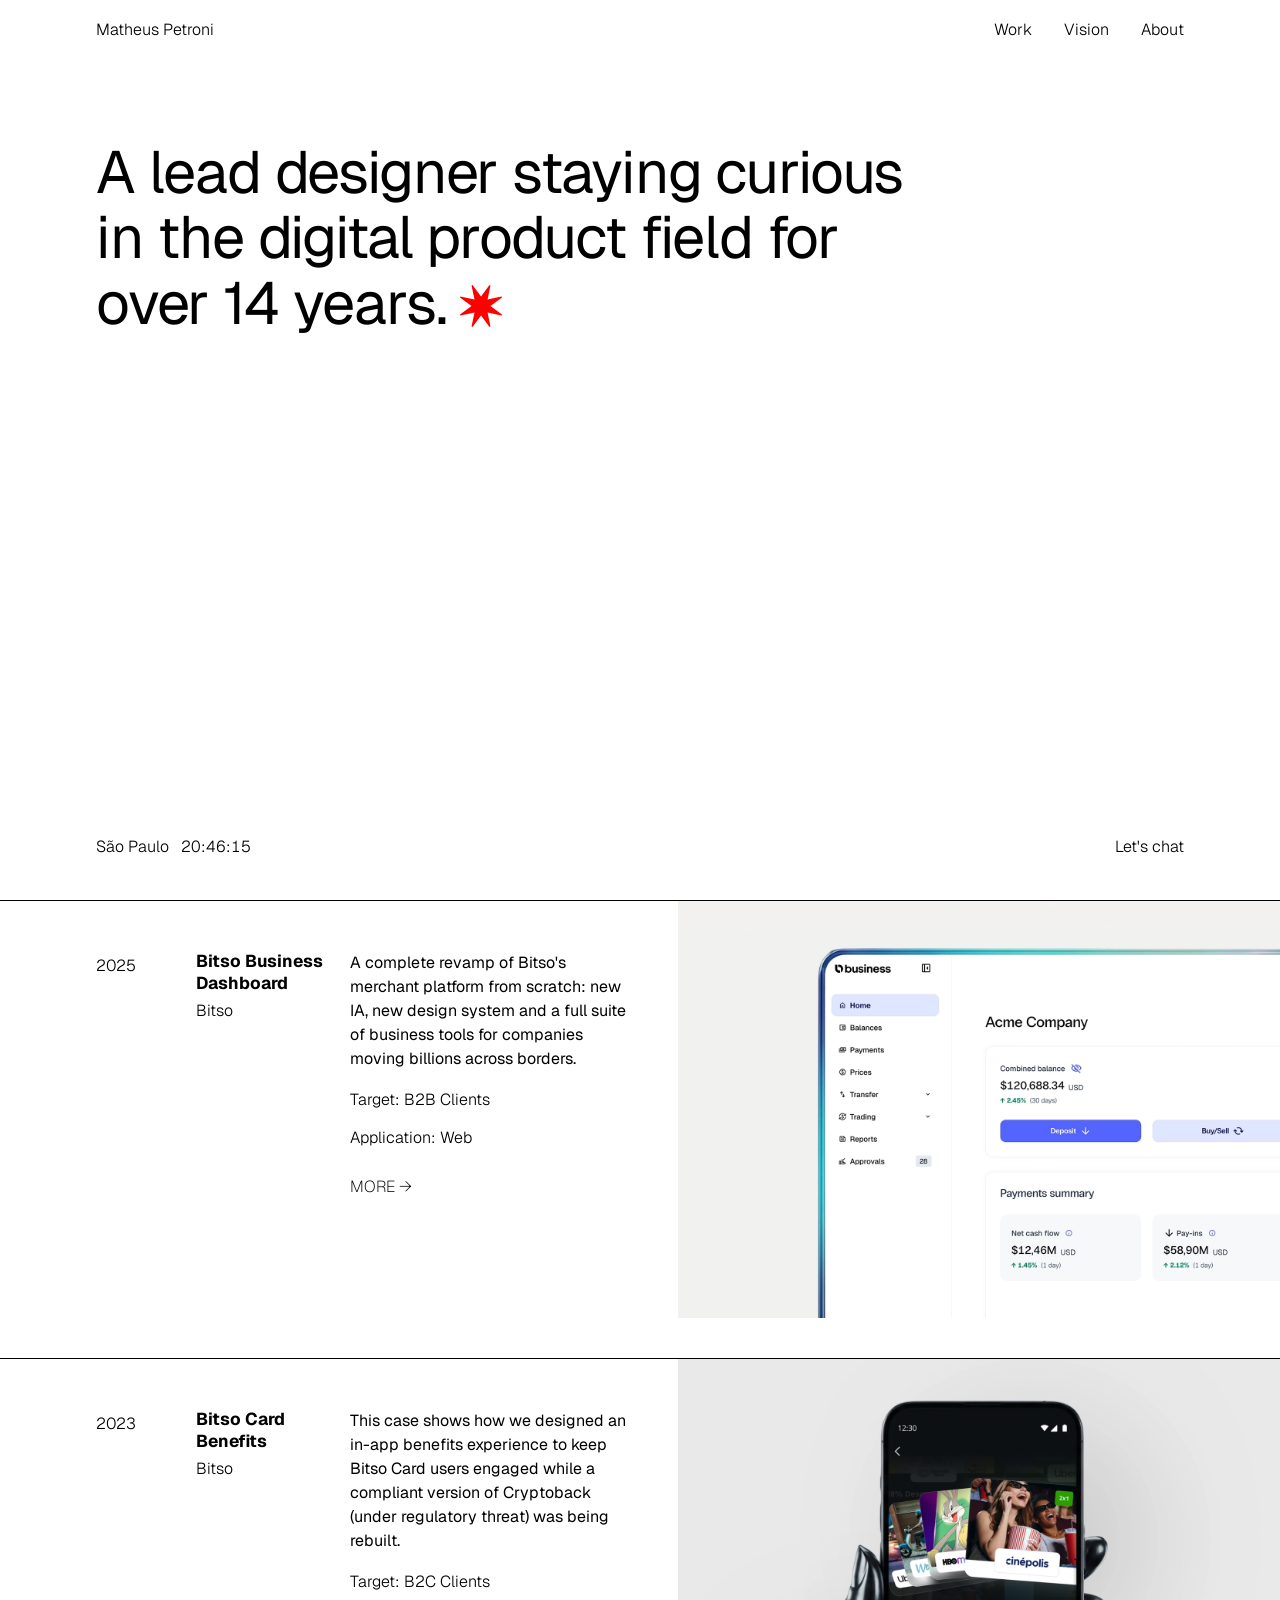
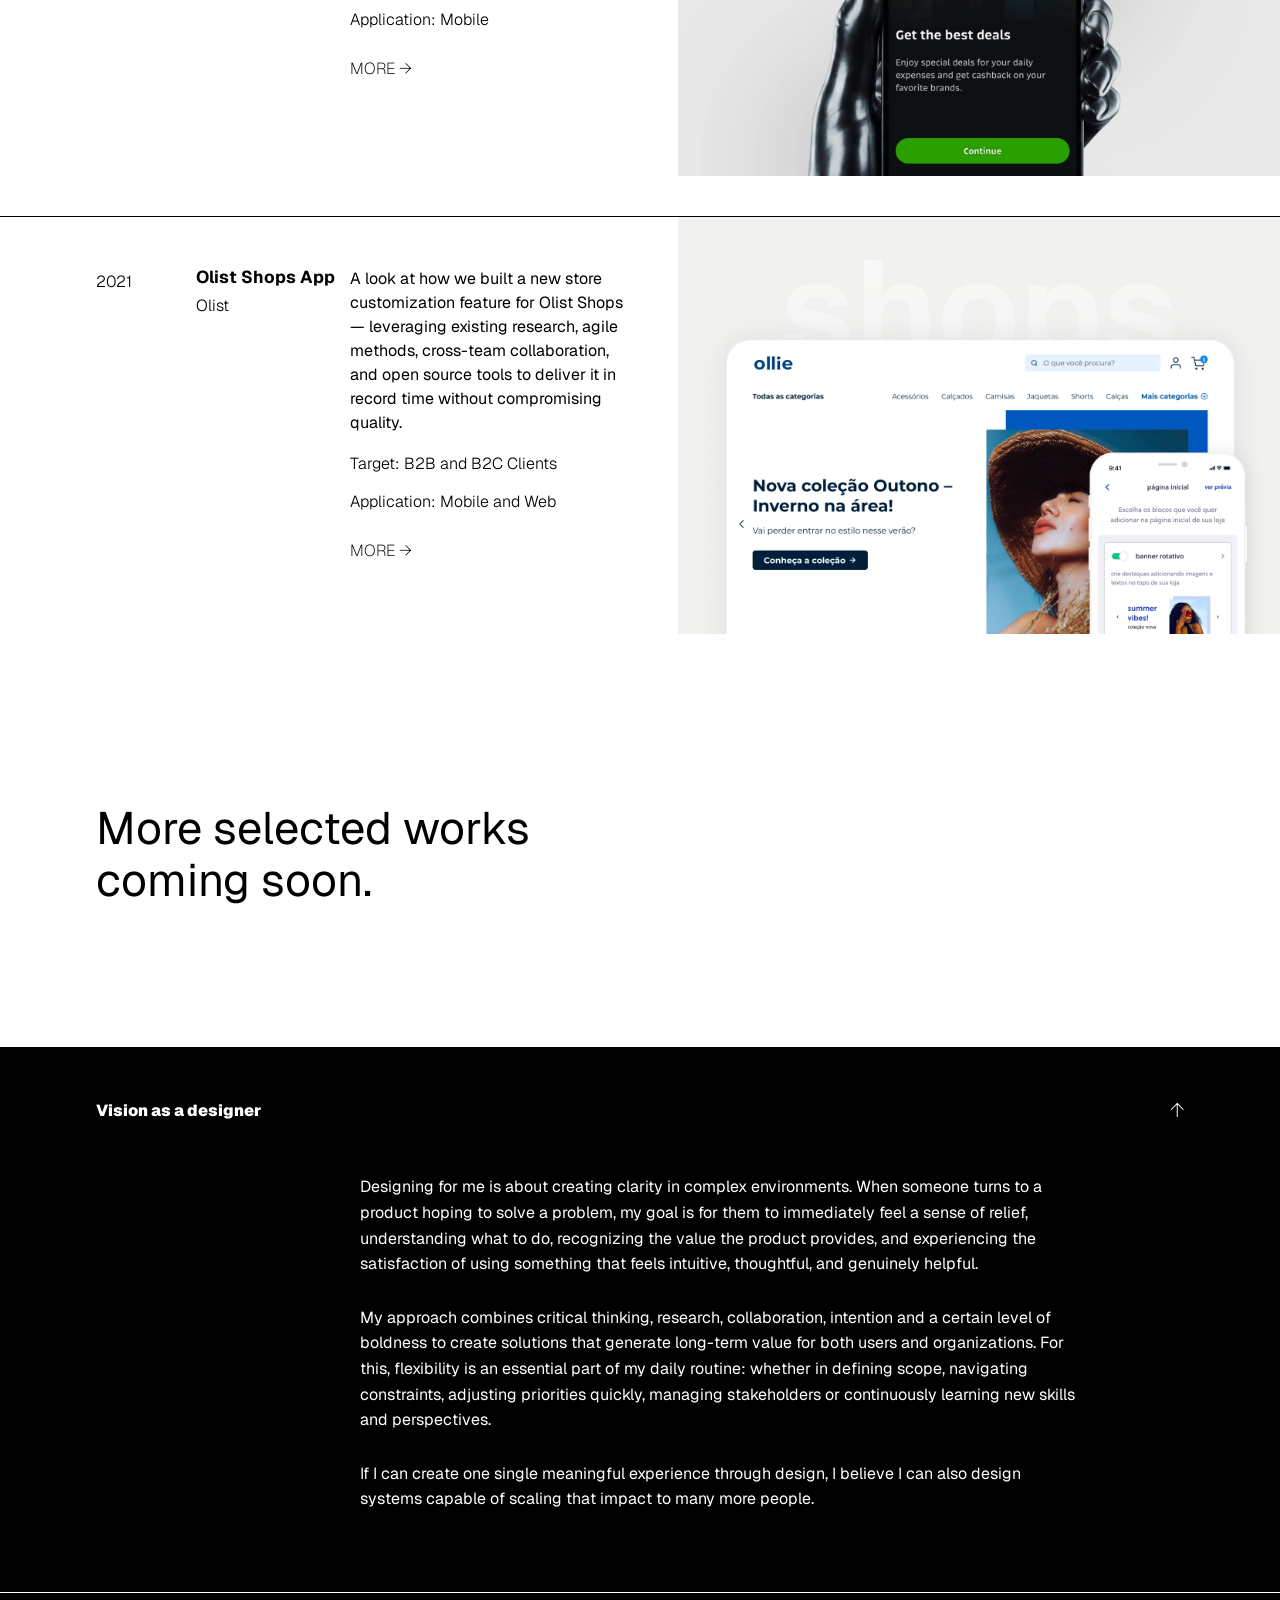
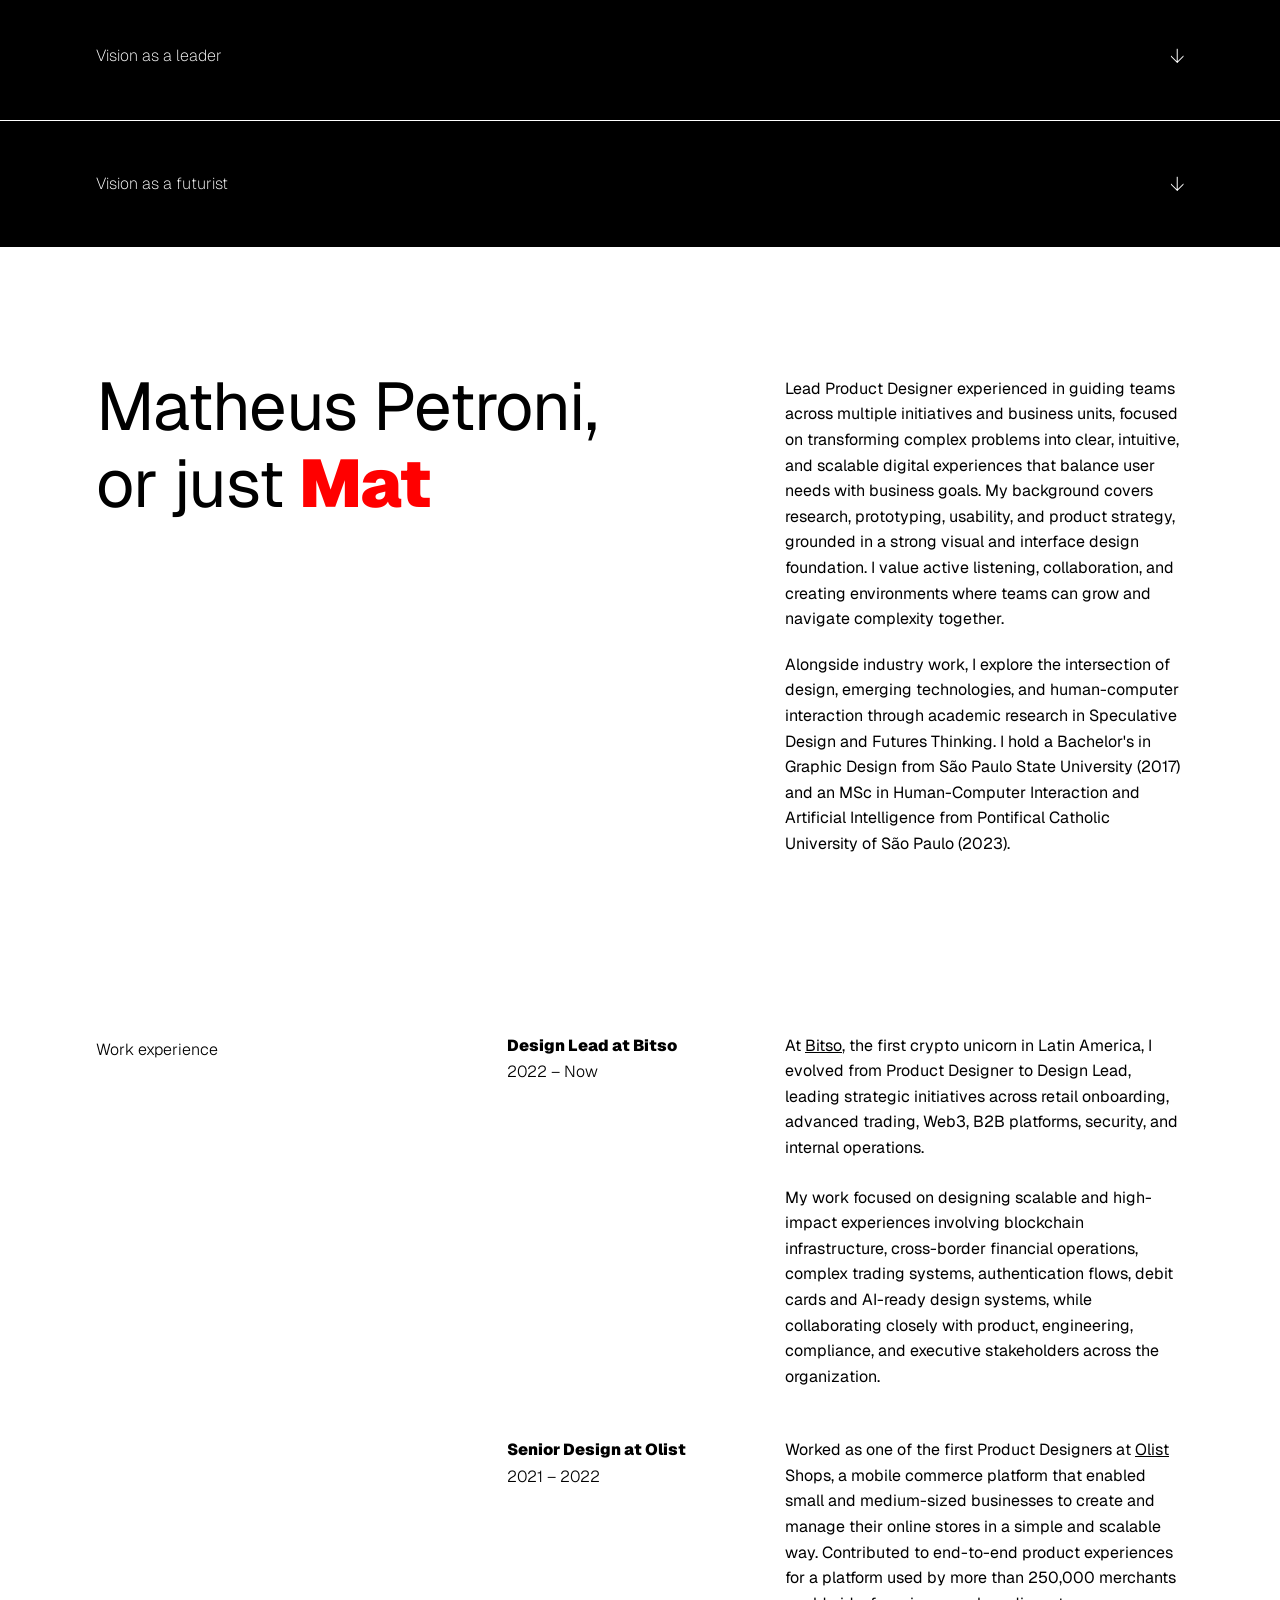
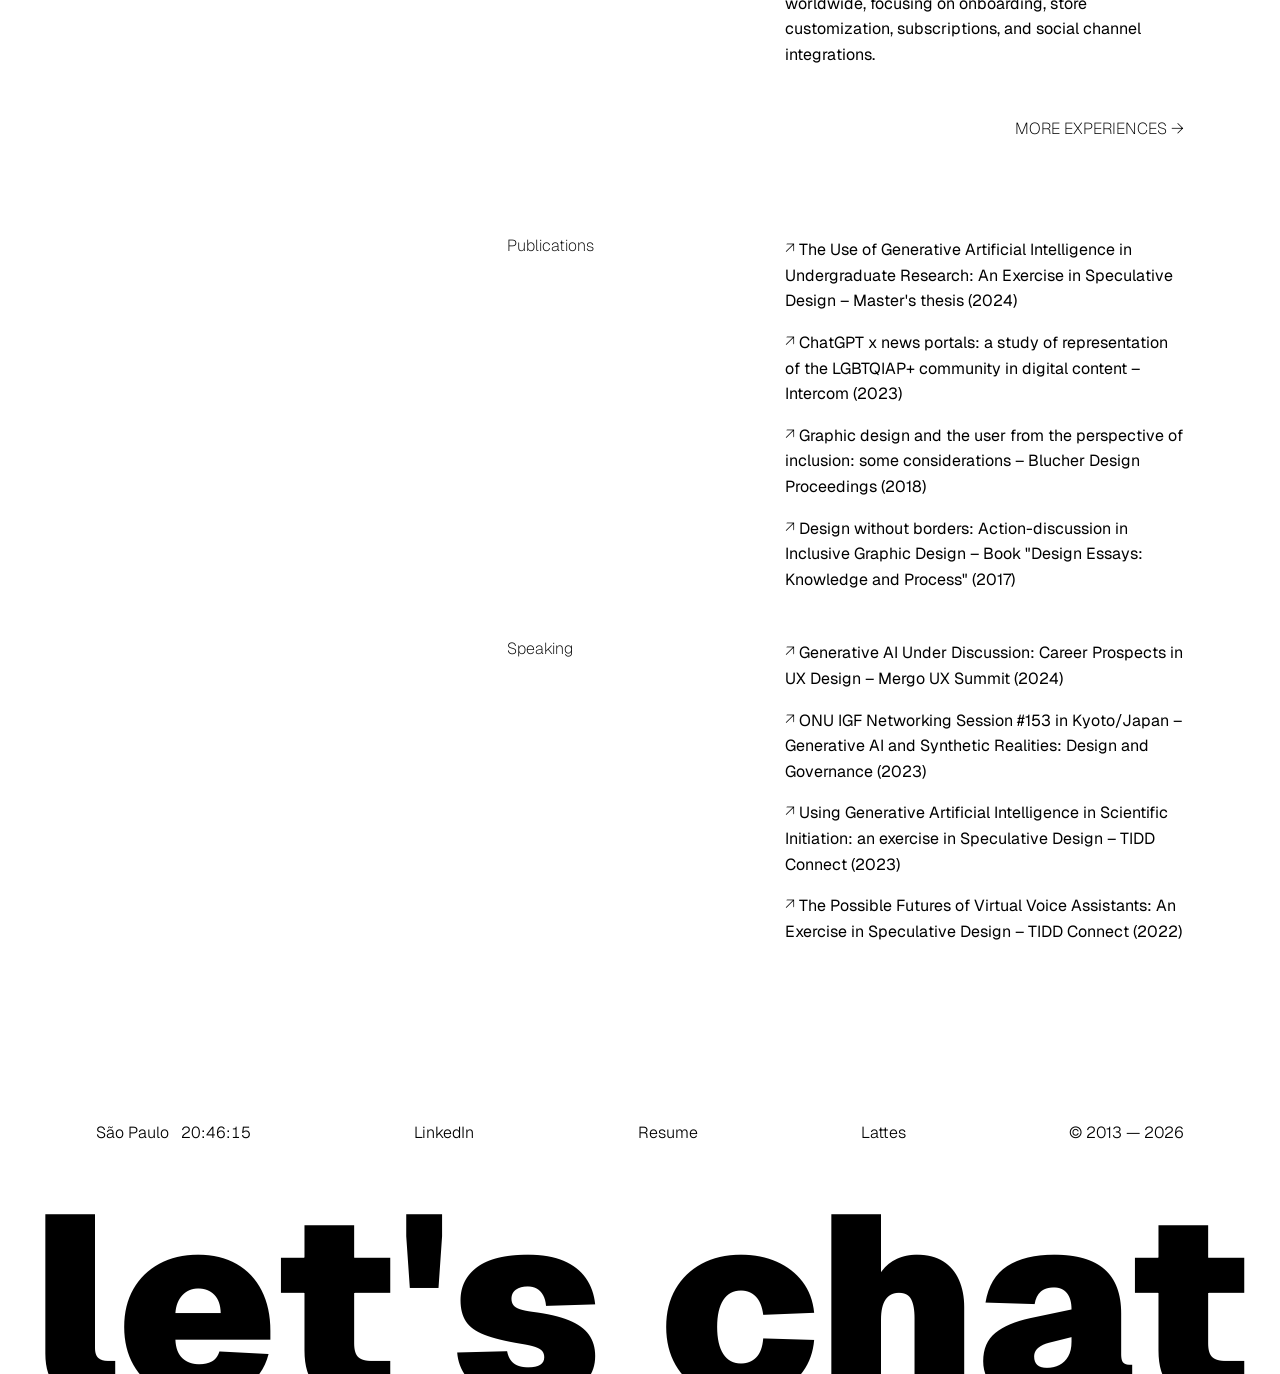
==== commit b6e95bfd: "Add Open Graph meta tags and OG image across all pages Co-Authored-By: Claude Sonnet 4.6 <noreply@an" ====
--- a/index.html
+++ b/index.html
@@ -9,6 +9,12 @@
   <link rel="preconnect" href="https://fonts.googleapis.com">
   <link rel="preconnect" href="https://fonts.gstatic.com" crossorigin>
   <link href="https://fonts.googleapis.com/css2?family=Geist:wght@100..900&display=swap" rel="stylesheet">
+
+  <meta property="og:title" content="Matheus Petroni — Lead Product Designer">
+  <meta property="og:description" content="Lead Product Designer with 14+ years shaping digital products.">
+  <meta property="og:image" content="https://mthpetroni.com/assets/images/og-image.jpg">
+  <meta property="og:url" content="https://mthpetroni.com">
+  <meta property="og:type" content="website">
 
   <link rel="icon" type="image/svg+xml" href="assets/icons/asterisk.svg">
   <link rel="stylesheet" href="css/styles.css">
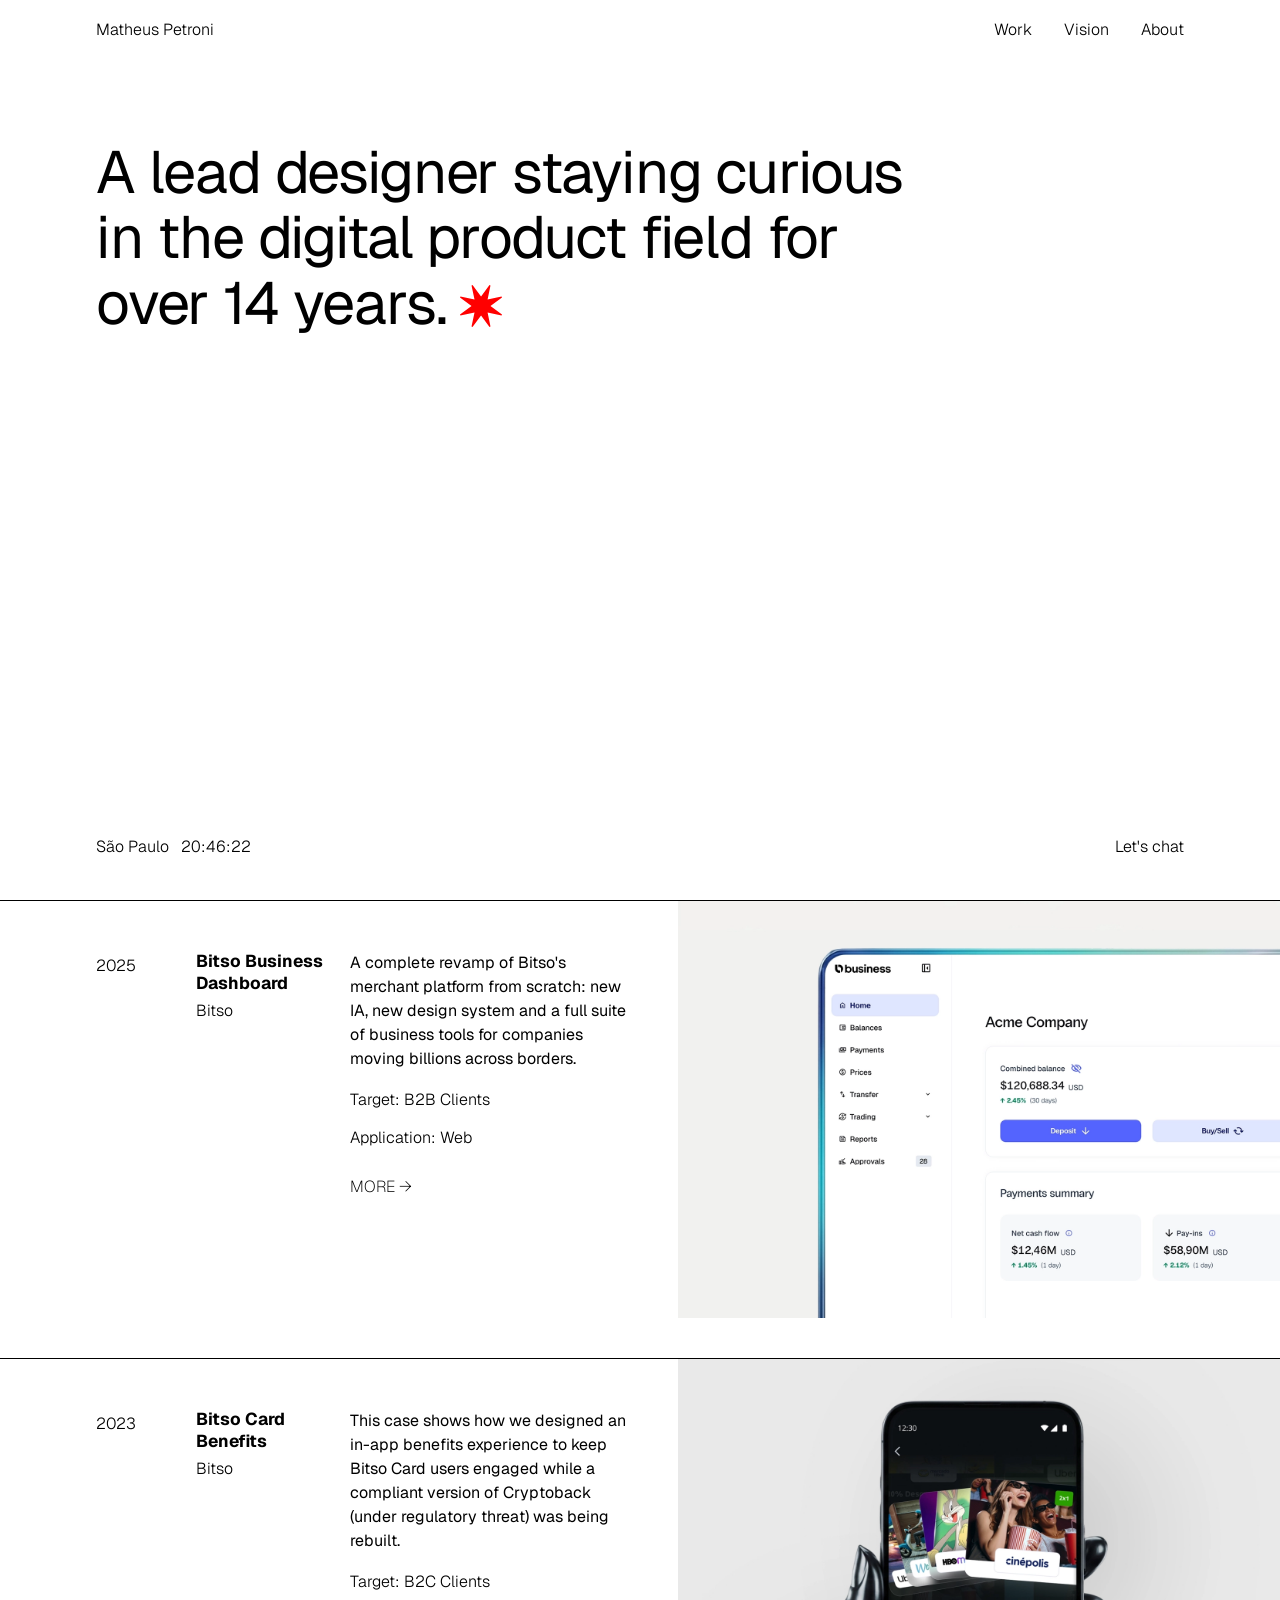
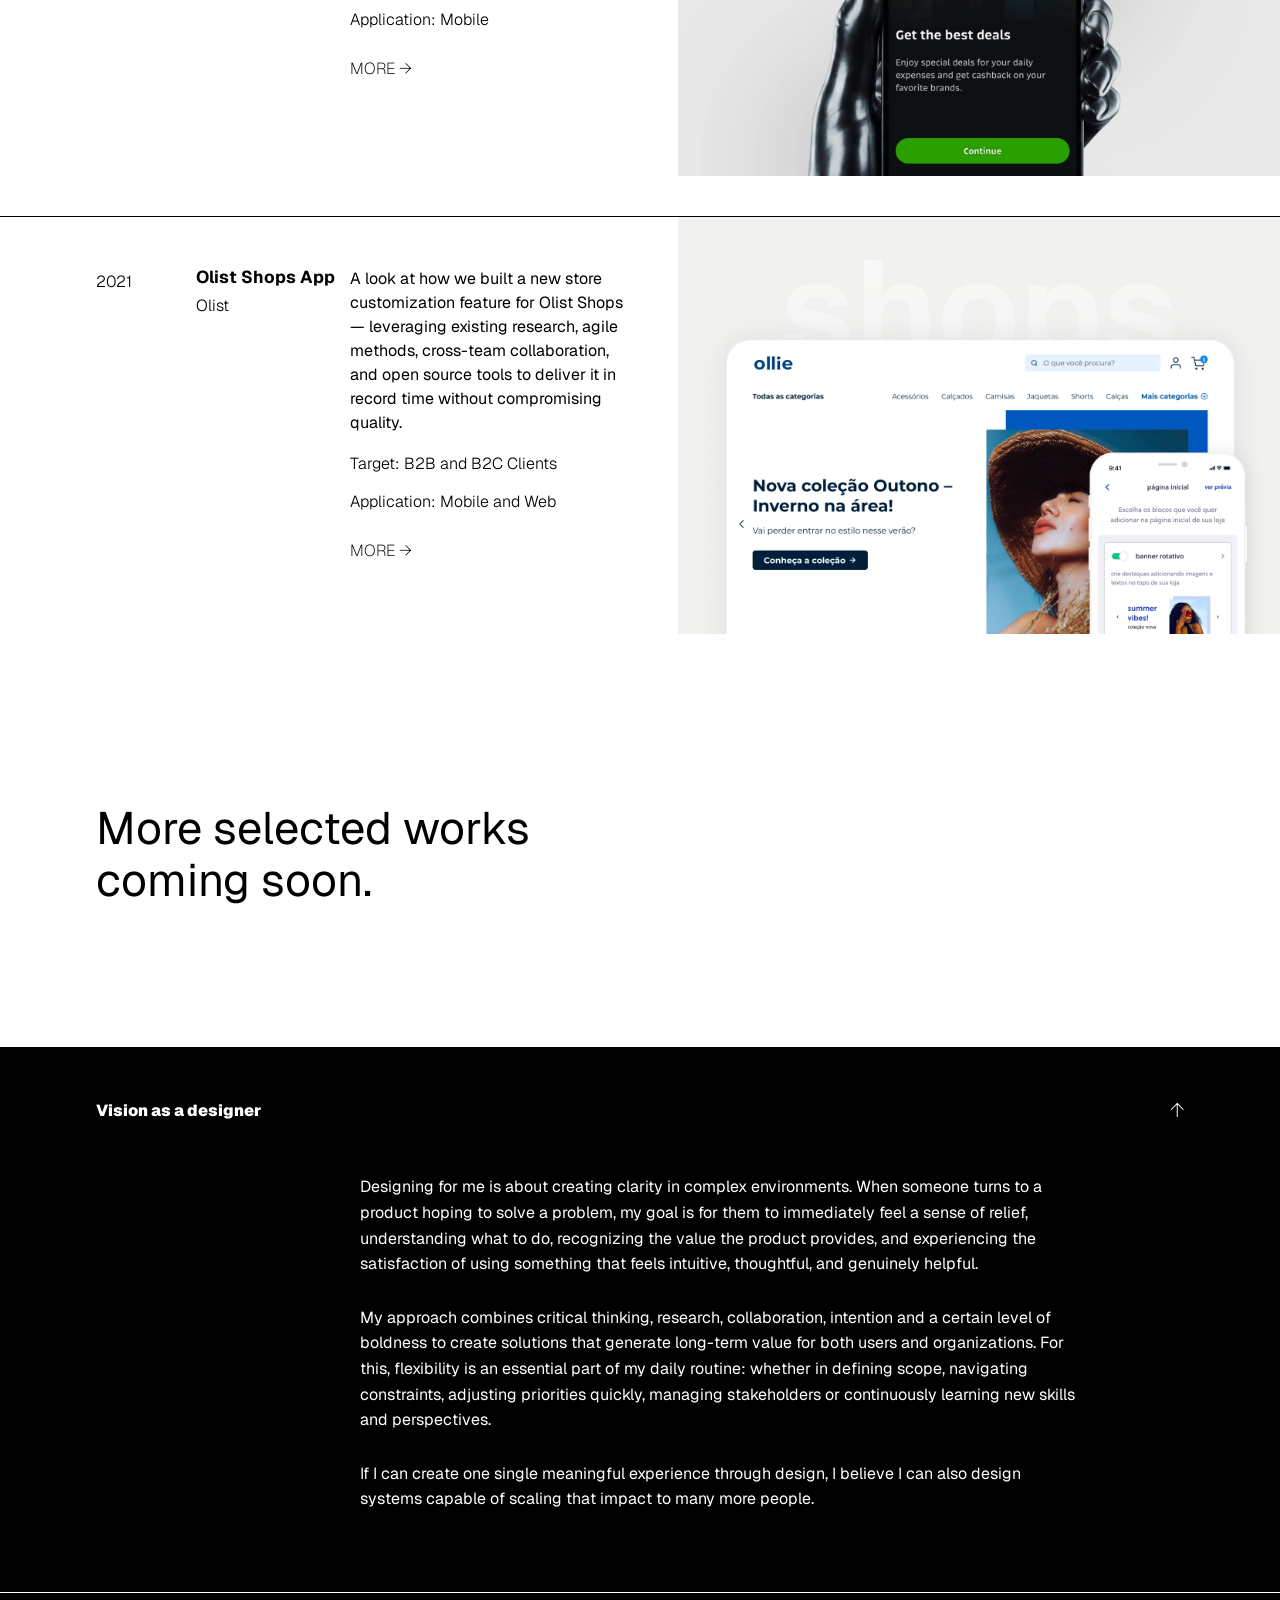
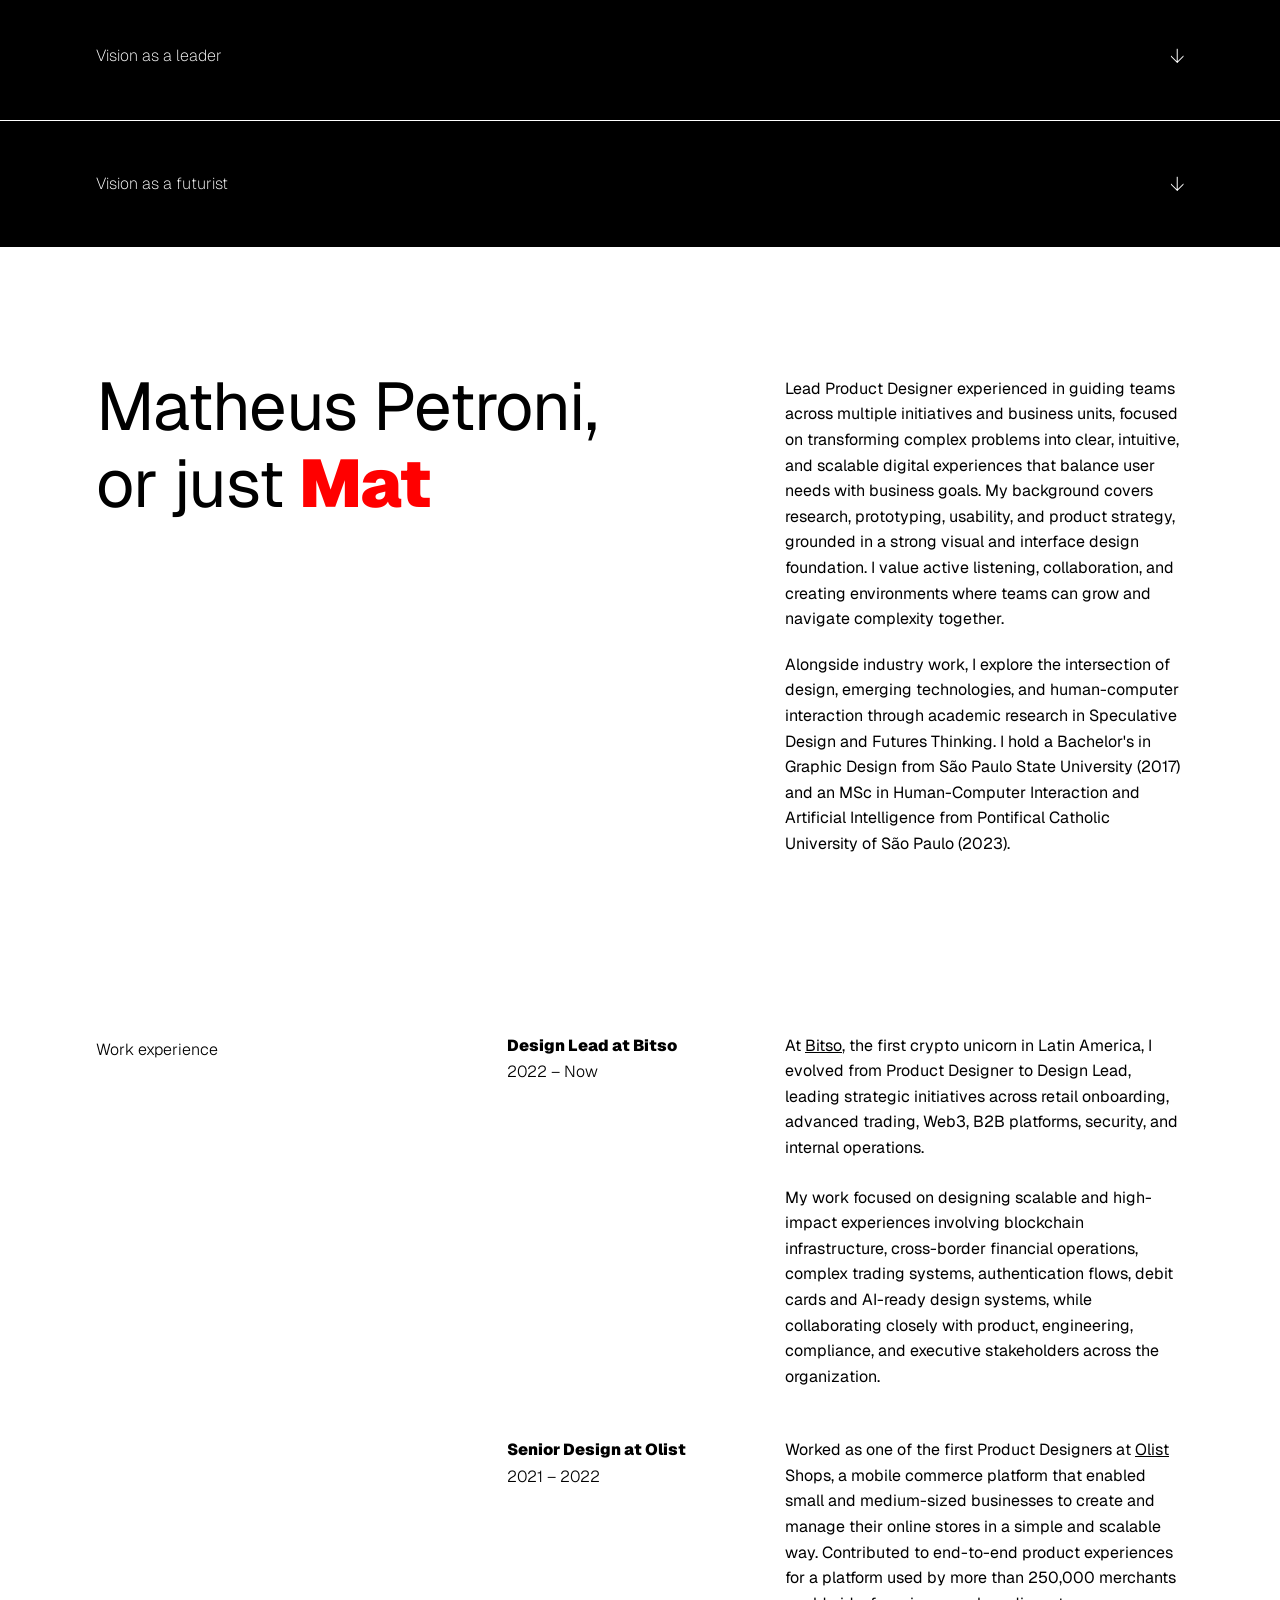
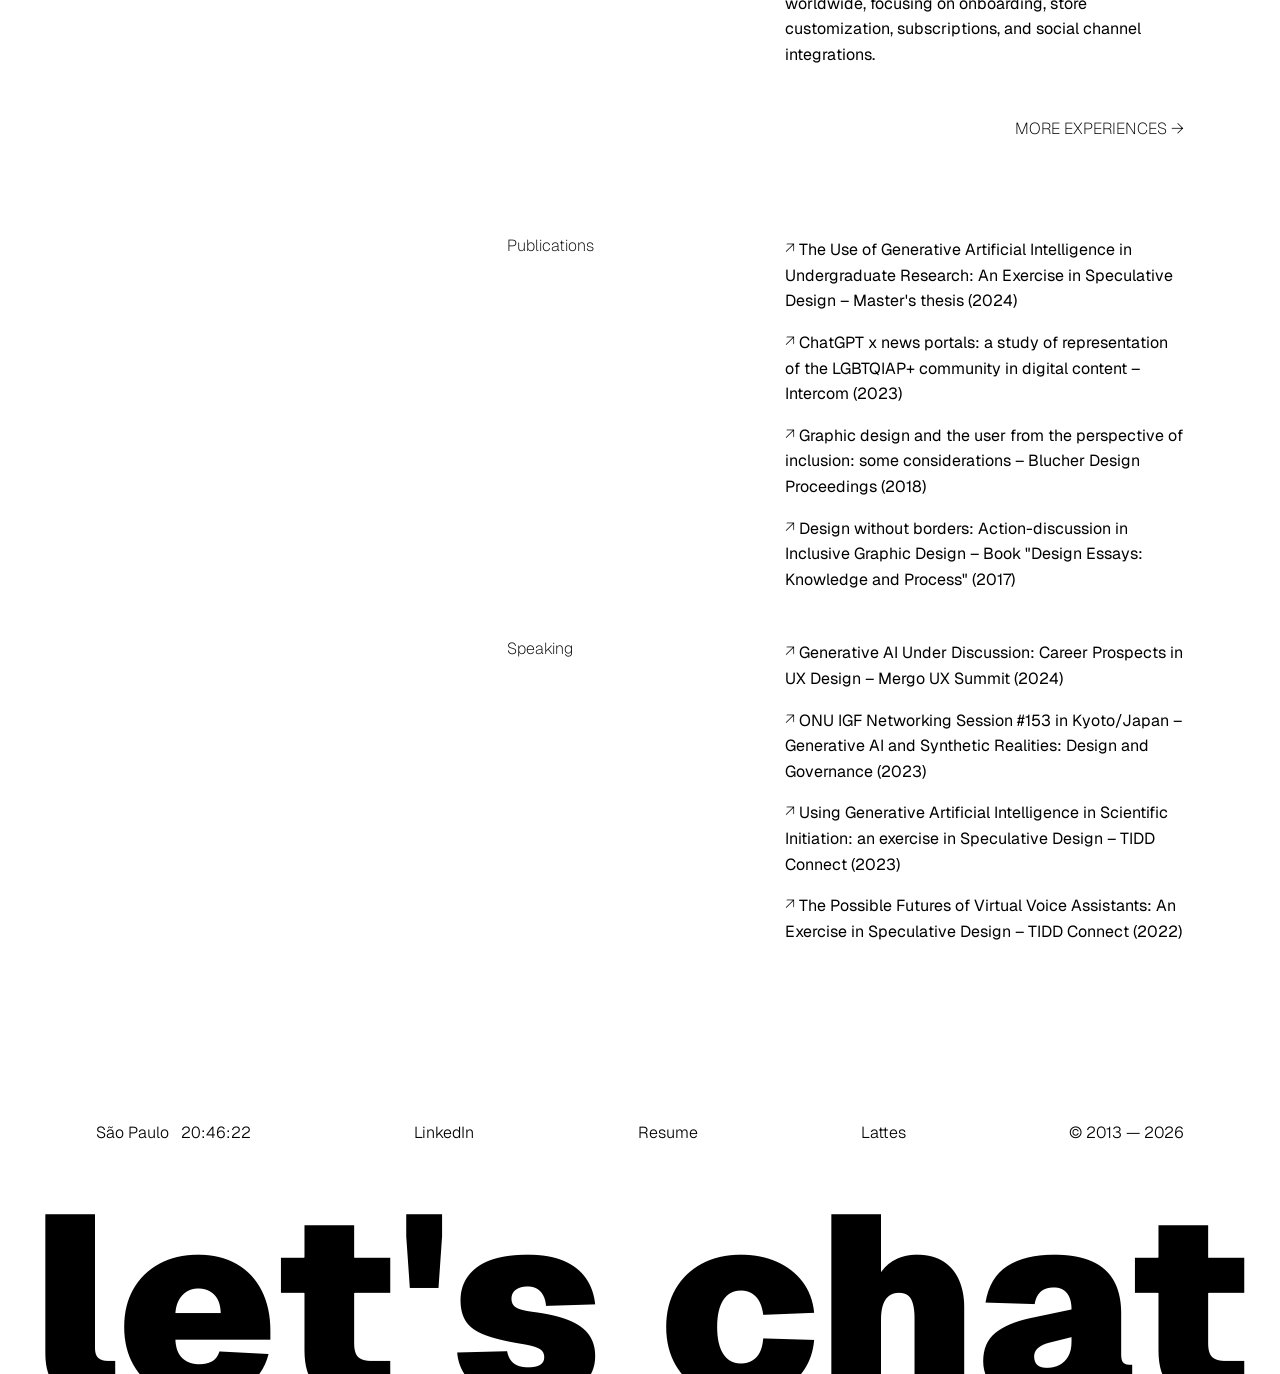
==== commit acfb3ea6: "update og setup" ====
--- a/index.html
+++ b/index.html
@@ -15,6 +15,9 @@
   <meta property="og:image" content="https://mthpetroni.com/assets/images/og-image.jpg">
   <meta property="og:url" content="https://mthpetroni.com">
   <meta property="og:type" content="website">
+  <meta property="og:image:width" content="1200">
+  <meta property="og:image:height" content="630">
+  <meta property="og:image:type" content="image/jpeg">
 
   <link rel="icon" type="image/svg+xml" href="assets/icons/asterisk.svg">
   <link rel="stylesheet" href="css/styles.css">
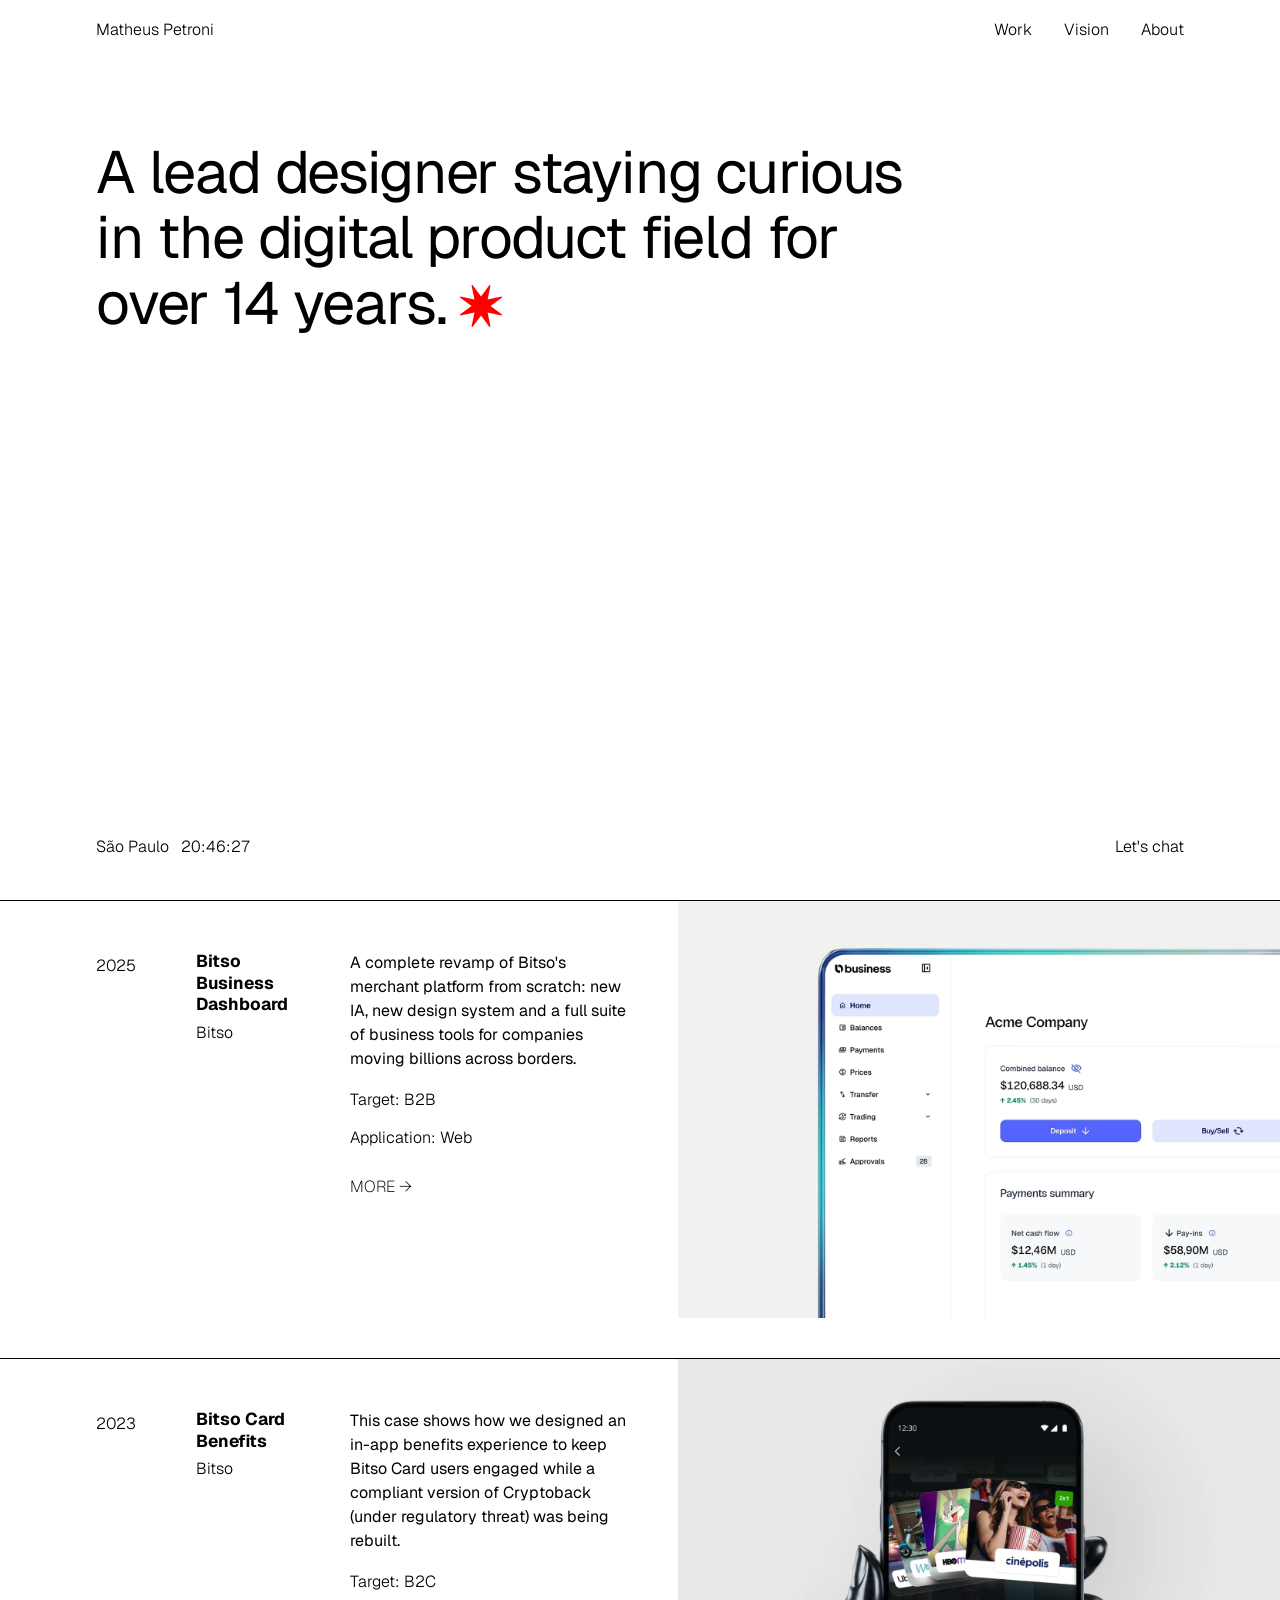
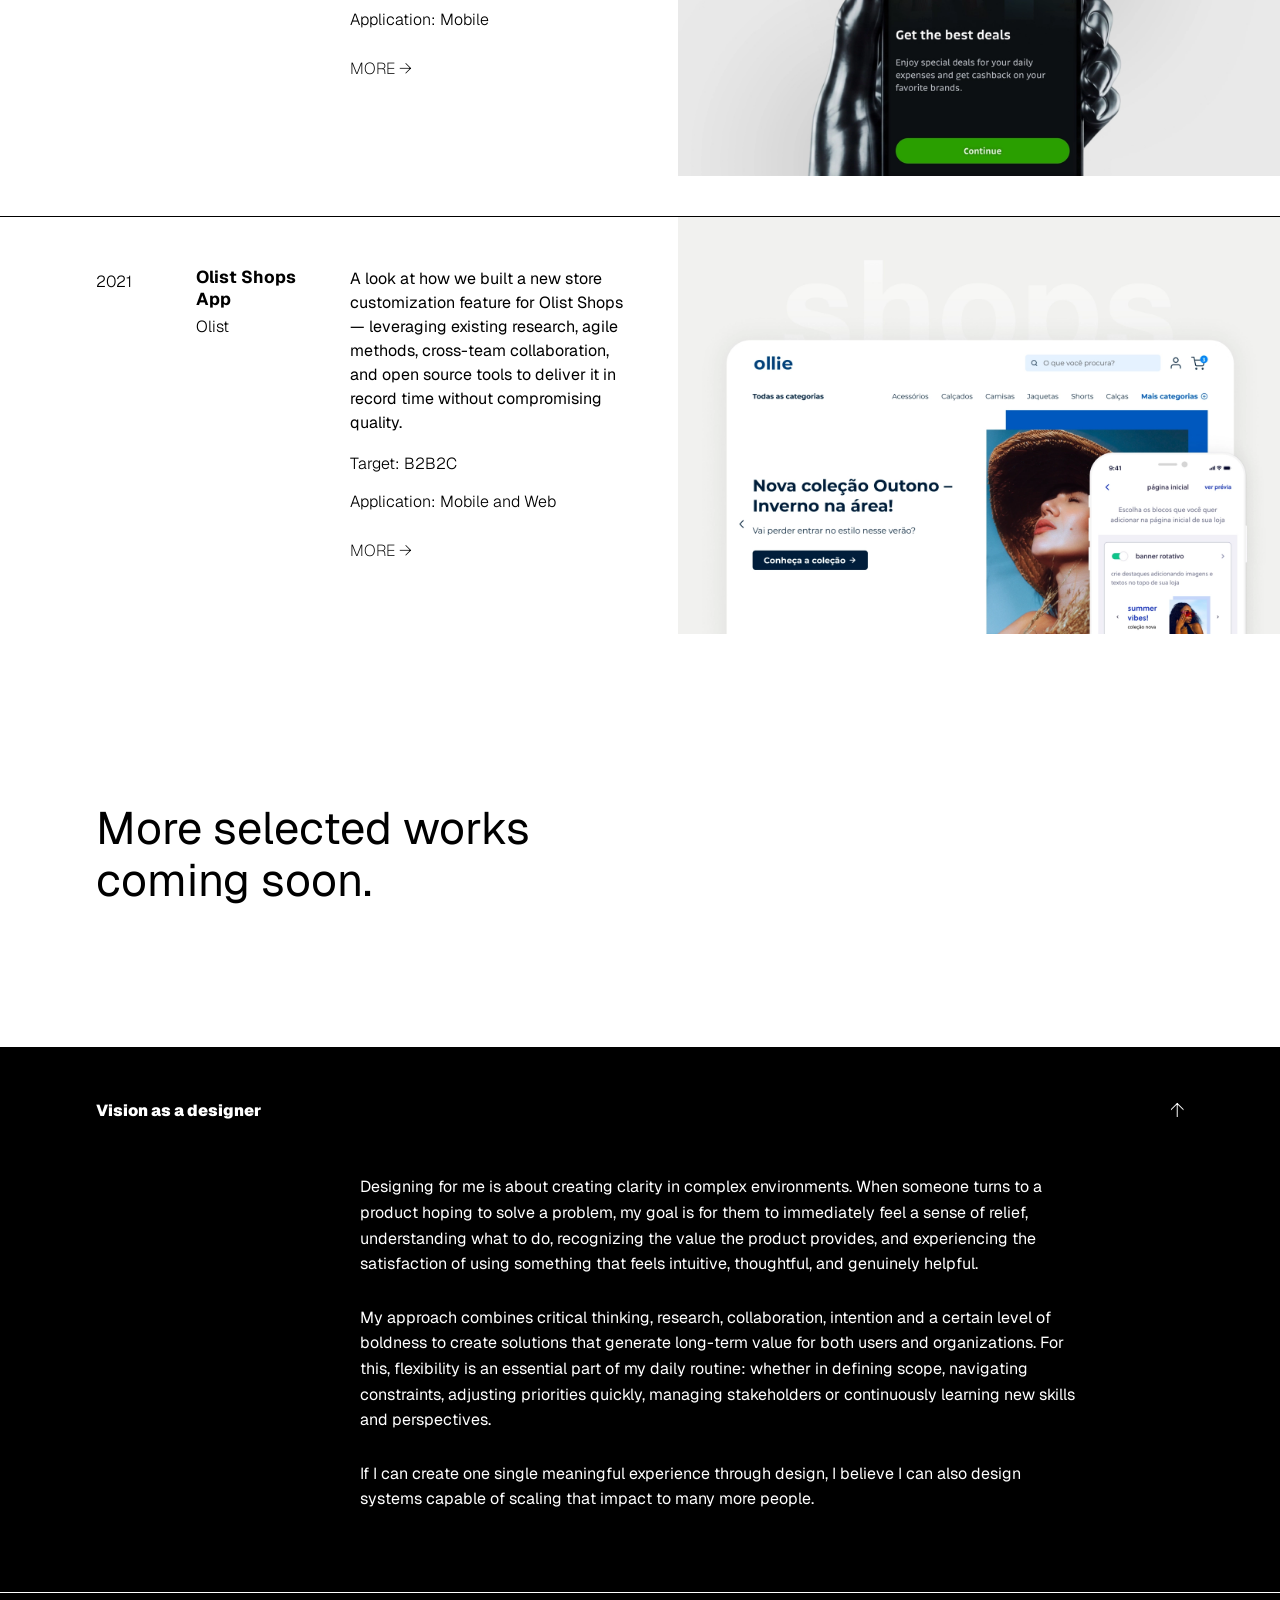
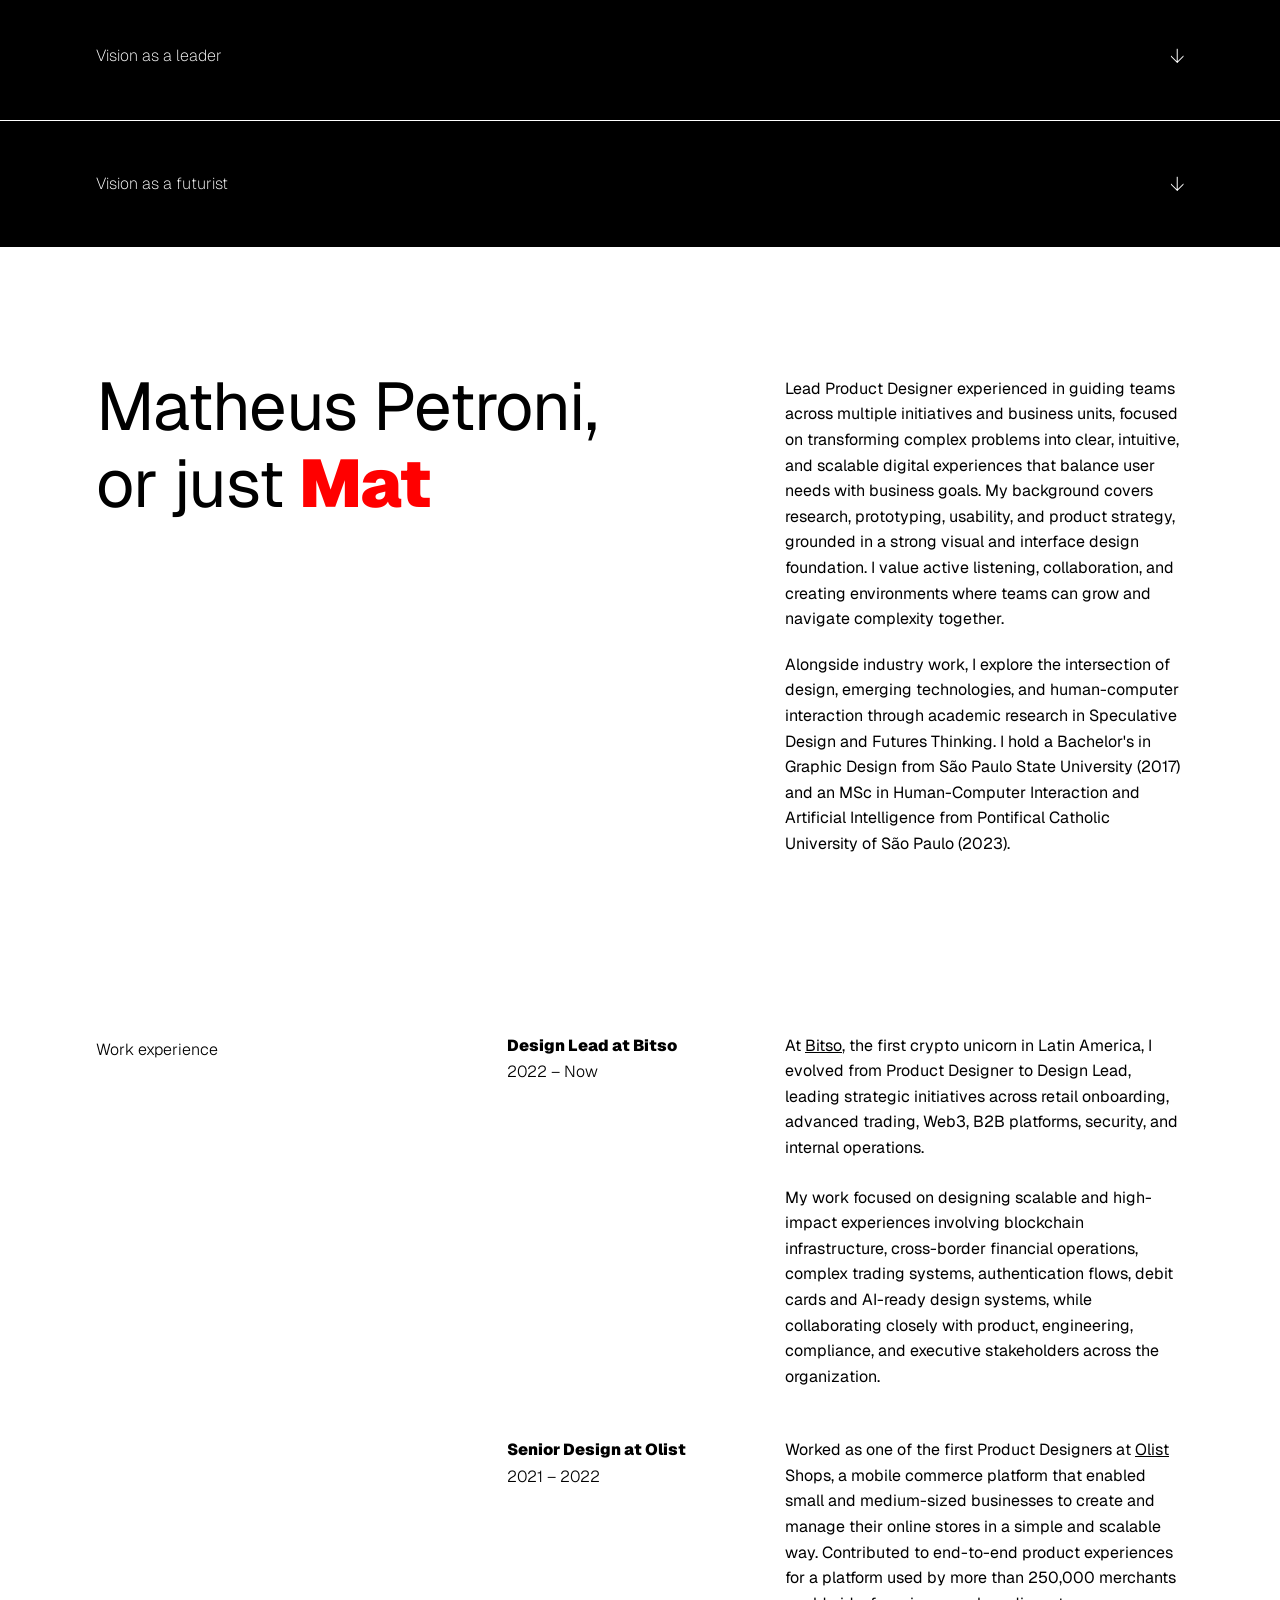
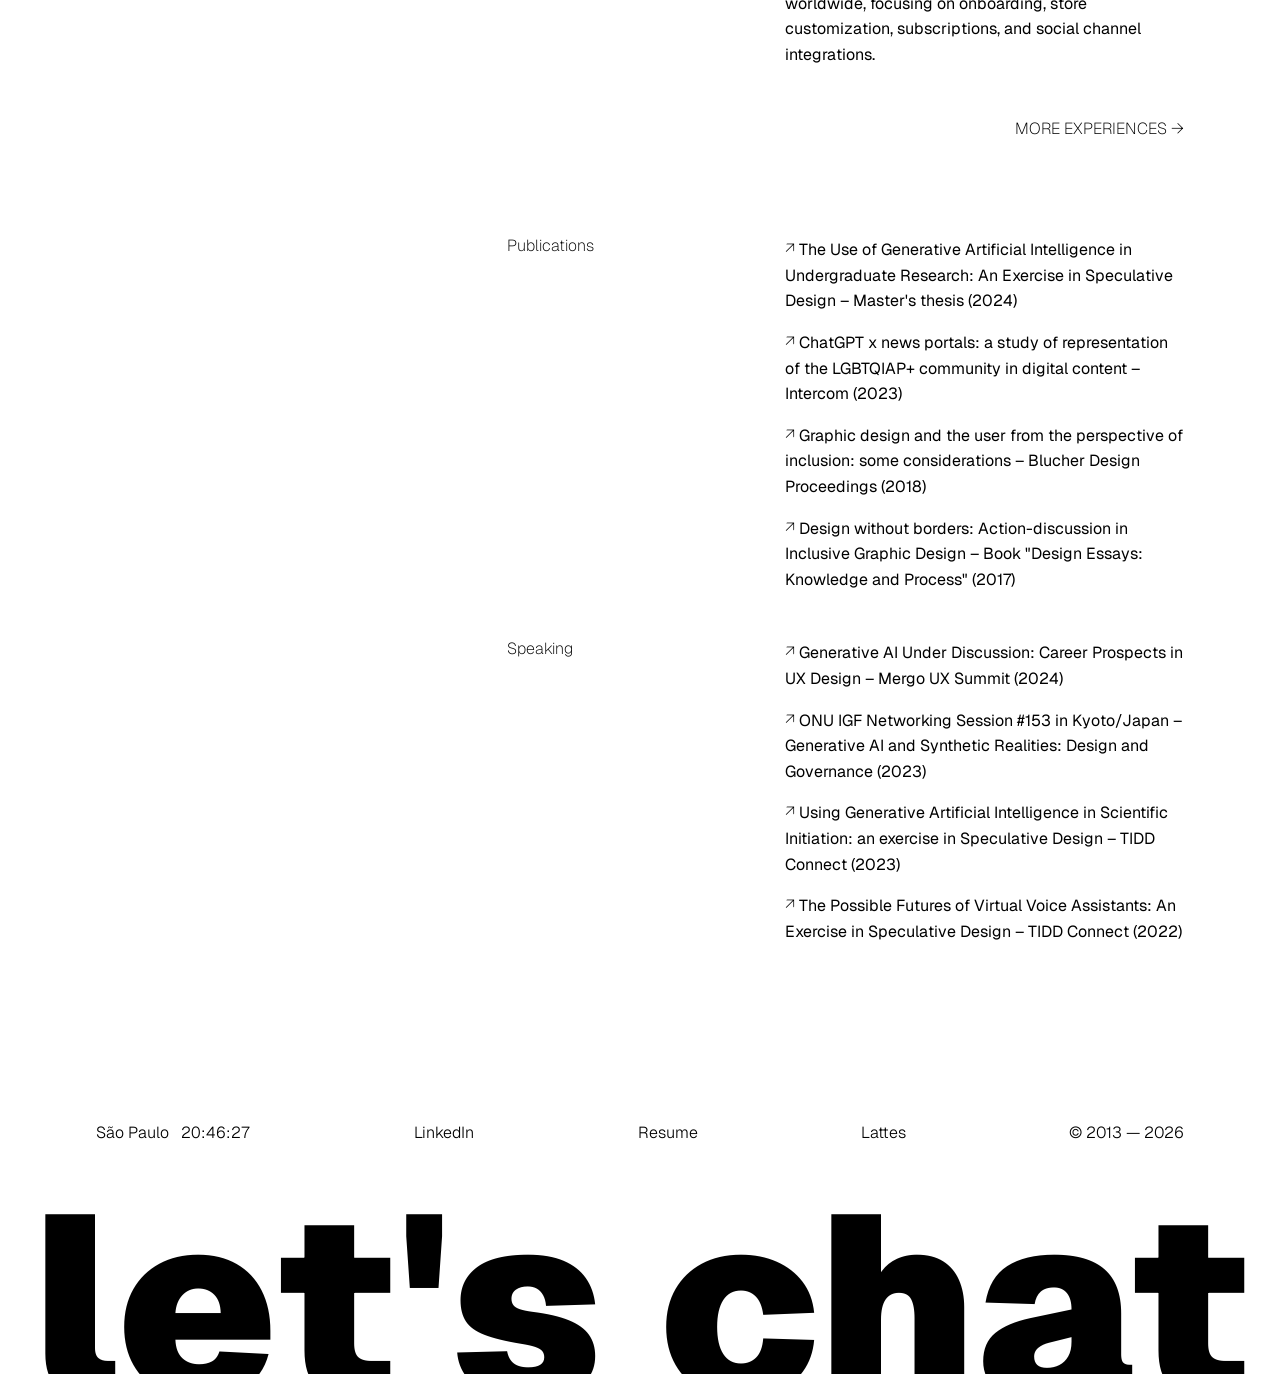
==== commit 08c8d069: "Add previous works section and 5 new case study pages - Created previous-works.html listing page wit" ====
--- a/index.html
+++ b/index.html
@@ -11,7 +11,7 @@
   <link href="https://fonts.googleapis.com/css2?family=Geist:wght@100..900&display=swap" rel="stylesheet">
 
   <meta property="og:title" content="Matheus Petroni — Lead Product Designer">
-  <meta property="og:description" content="Lead Product Designer with 14+ years shaping digital products.">
+  <meta property="og:description" content="14+ years of product design across fintech, edtech, and growth-stage companies.">
   <meta property="og:image" content="https://mthpetroni.com/assets/images/og-image.jpg">
   <meta property="og:url" content="https://mthpetroni.com">
   <meta property="og:type" content="website">
@@ -111,7 +111,7 @@
 
           <div class="project-body-col">
             <p class="project-description">A complete revamp of Bitso's merchant platform from scratch: new IA, new design system and a full suite of business tools for companies moving billions across borders.</p>
-            <p class="project-meta">Target: B2B Clients</p>
+            <p class="project-meta">Target: B2B</p>
             <p class="project-meta">Application: Web</p>
             <a href="case-study-bitso-business-dashboard.html" class="project-more" aria-label="Read the Bitso Business Dashboard case study">MORE →</a>
           </div>
@@ -152,7 +152,7 @@
 
           <div class="project-body-col">
             <p class="project-description">This case shows how we designed an in-app benefits experience to keep Bitso Card users engaged while a compliant version of Cryptoback (under regulatory threat) was being rebuilt.</p>
-            <p class="project-meta">Target: B2C Clients</p>
+            <p class="project-meta">Target: B2C</p>
             <p class="project-meta">Application: Mobile</p>
             <a href="case-study-bitso-card-benefits.html" class="project-more" aria-label="Read the Bitso Card Benefits case study">MORE →</a>
           </div>
@@ -193,7 +193,7 @@
 
           <div class="project-body-col">
             <p class="project-description">A look at how we built a new store customization feature for Olist Shops — leveraging existing research, agile methods, cross-team collaboration, and open source tools to deliver it in record time without compromising quality.</p>
-            <p class="project-meta">Target: B2B and B2C Clients</p>
+            <p class="project-meta">Target: B2B2C</p>
             <p class="project-meta">Application: Mobile and Web</p>
             <a href="case-study-olist-shops.html" class="project-more" aria-label="Read the Olist Shops App case study">MORE →</a>
           </div>
--- a/css/styles.css
+++ b/css/styles.css
@@ -294,6 +294,7 @@
   flex-direction: column;
   gap: 4px;
   padding-top: 2px;
+  padding-right: 24px;
 }
 
 .project-title {
@@ -356,6 +357,14 @@
 }
 img.lazy.loaded.cover-hover { opacity: 0; }
 .project-image-wrapper:hover img.lazy.loaded.cover-hover { opacity: 1; }
+
+/* Full-width card variant — no image column */
+.project-card--full {
+  grid-template-columns: 1fr;
+}
+.project-card--full .project-info {
+  padding-right: var(--pad-desktop);
+}
 
 /* Coming soon — bordered top, bigger vertical padding */
 .projects-coming-soon {
@@ -762,12 +771,32 @@
   justify-content: center;
   box-shadow: 0 2px 12px rgba(0, 0, 0, 0.25);
 }
-.img-compare-caption {
-  display: flex;
-  justify-content: space-between;
+/* --------------------------------------------------------------------------
+   SCROLL FADE-IN
+   -------------------------------------------------------------------------- */
+.fade-up {
+  opacity: 0;
+  transform: translateY(48px);
+  transition: opacity 0.9s ease-out, transform 0.9s ease-out;
+}
+.fade-up.is-visible {
+  opacity: 1;
+  transform: translateY(0);
+}
+@media (prefers-reduced-motion: reduce) {
+  .fade-up { opacity: 1; transform: none; transition: none; }
+}
+
+.cs-image-caption {
+  text-align: center;
   margin-top: 12px;
-  font-size: var(--fs-body);
-  font-weight: var(--fw-light);
+  font-size: 14px;
+  font-weight: var(--fw-light);
+  color: var(--color-text-secondary, #888);
+  padding: 0 15%;
+}
+.cs-image-caption strong {
+  font-weight: var(--fw-black);
 }
 .cs-image-block + .cs-image-block { padding-top: var(--gutter); }
 
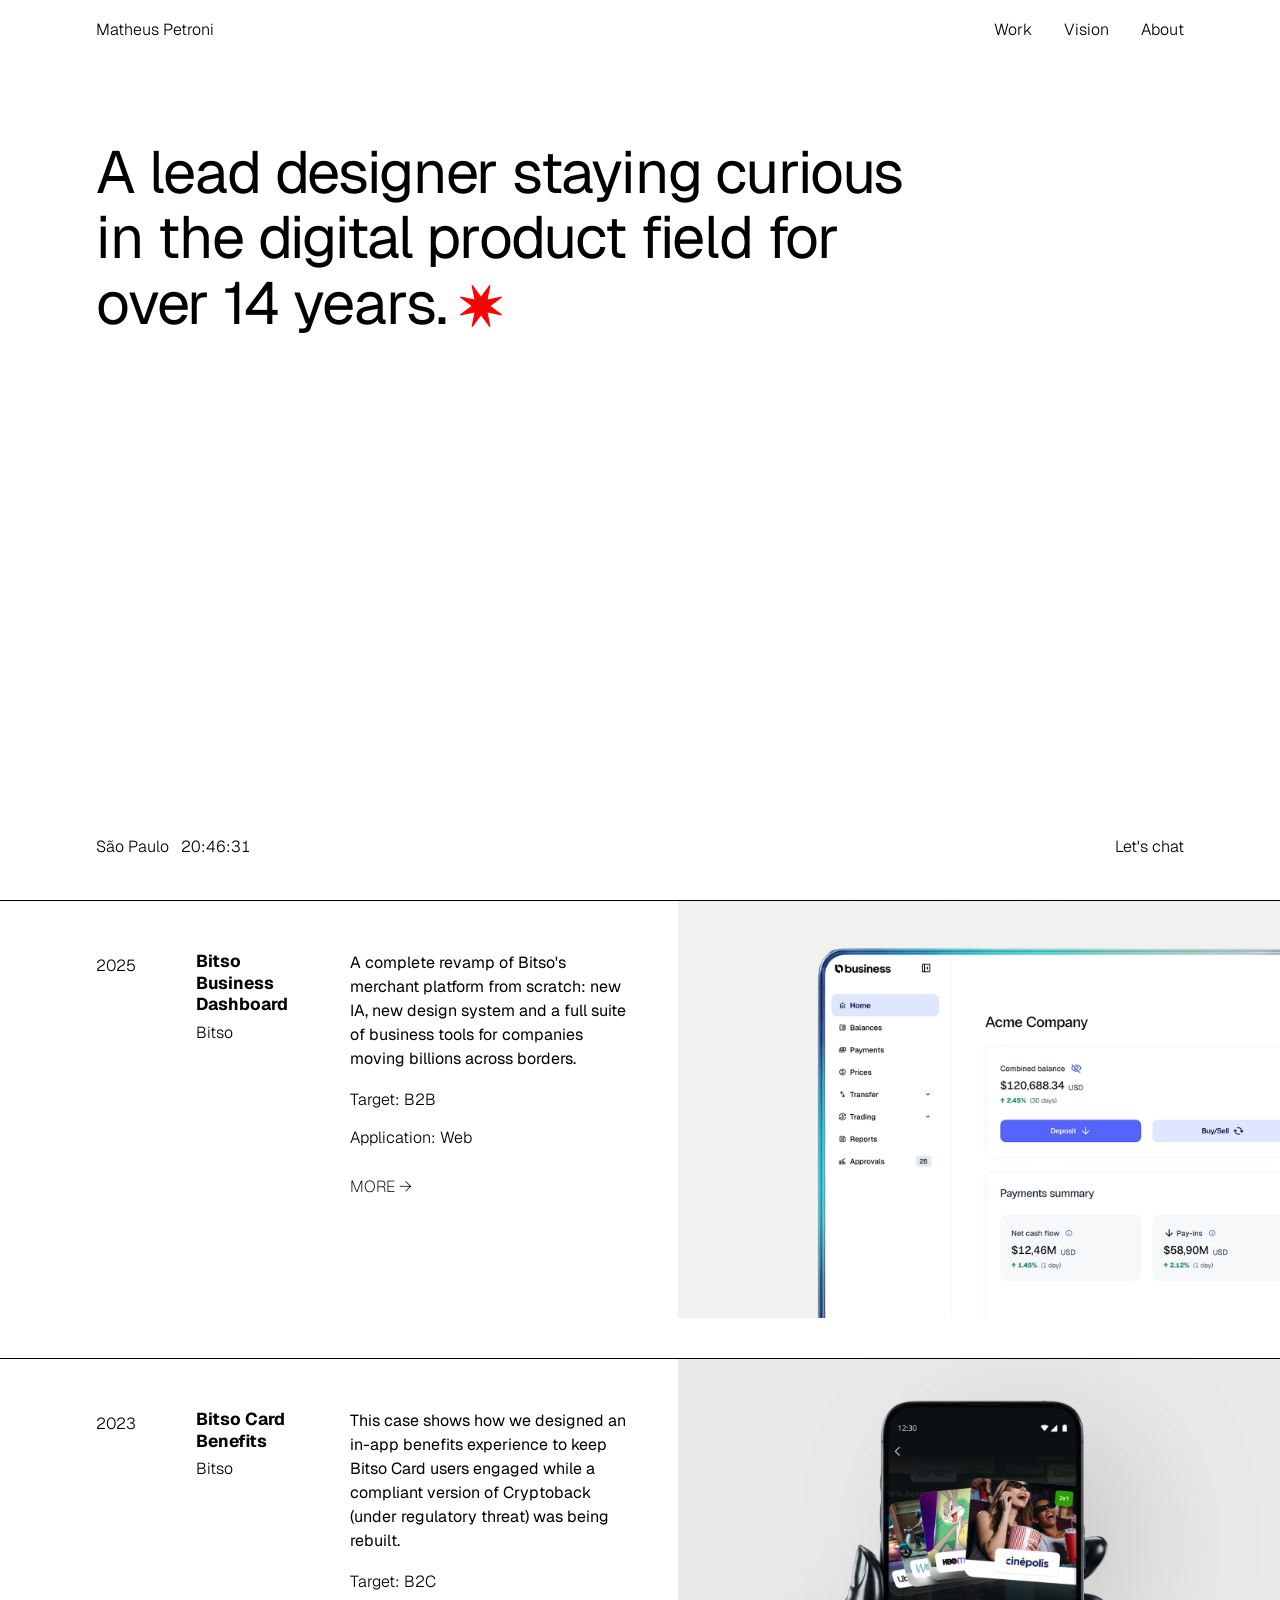
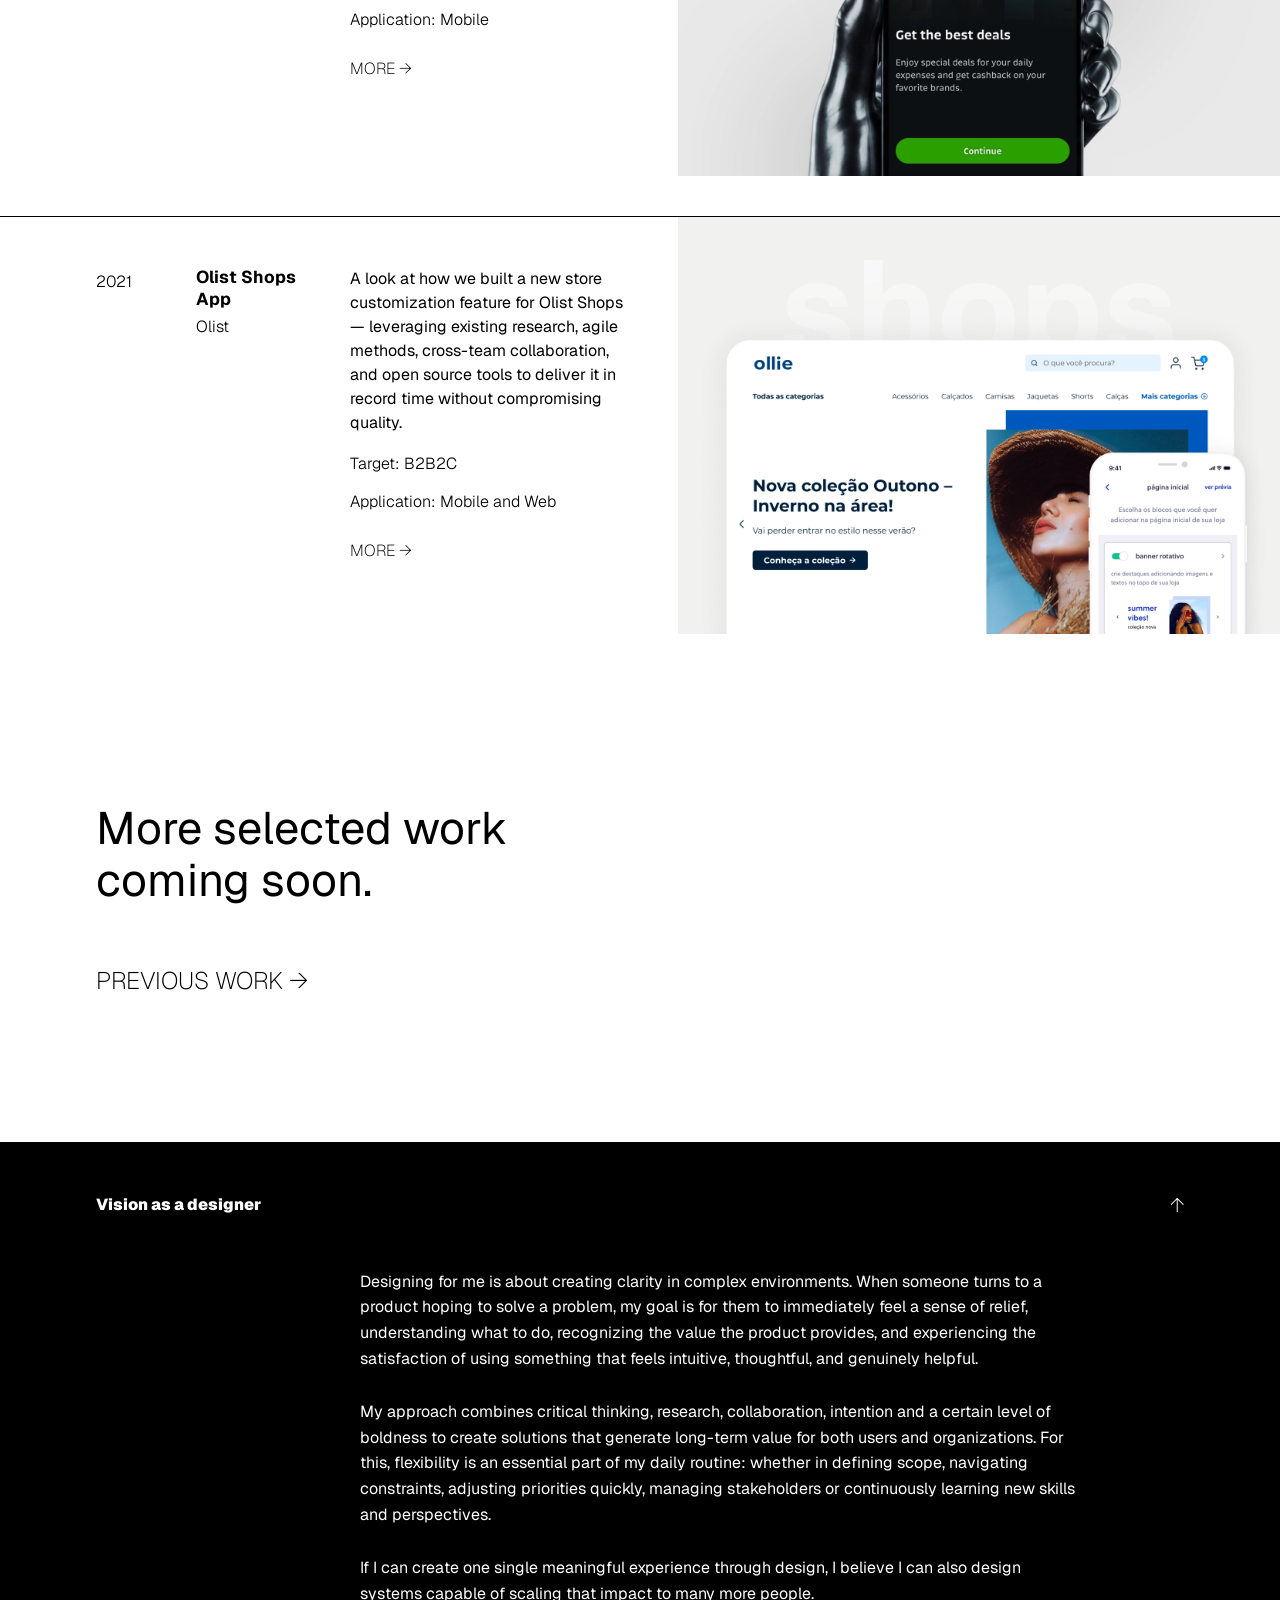
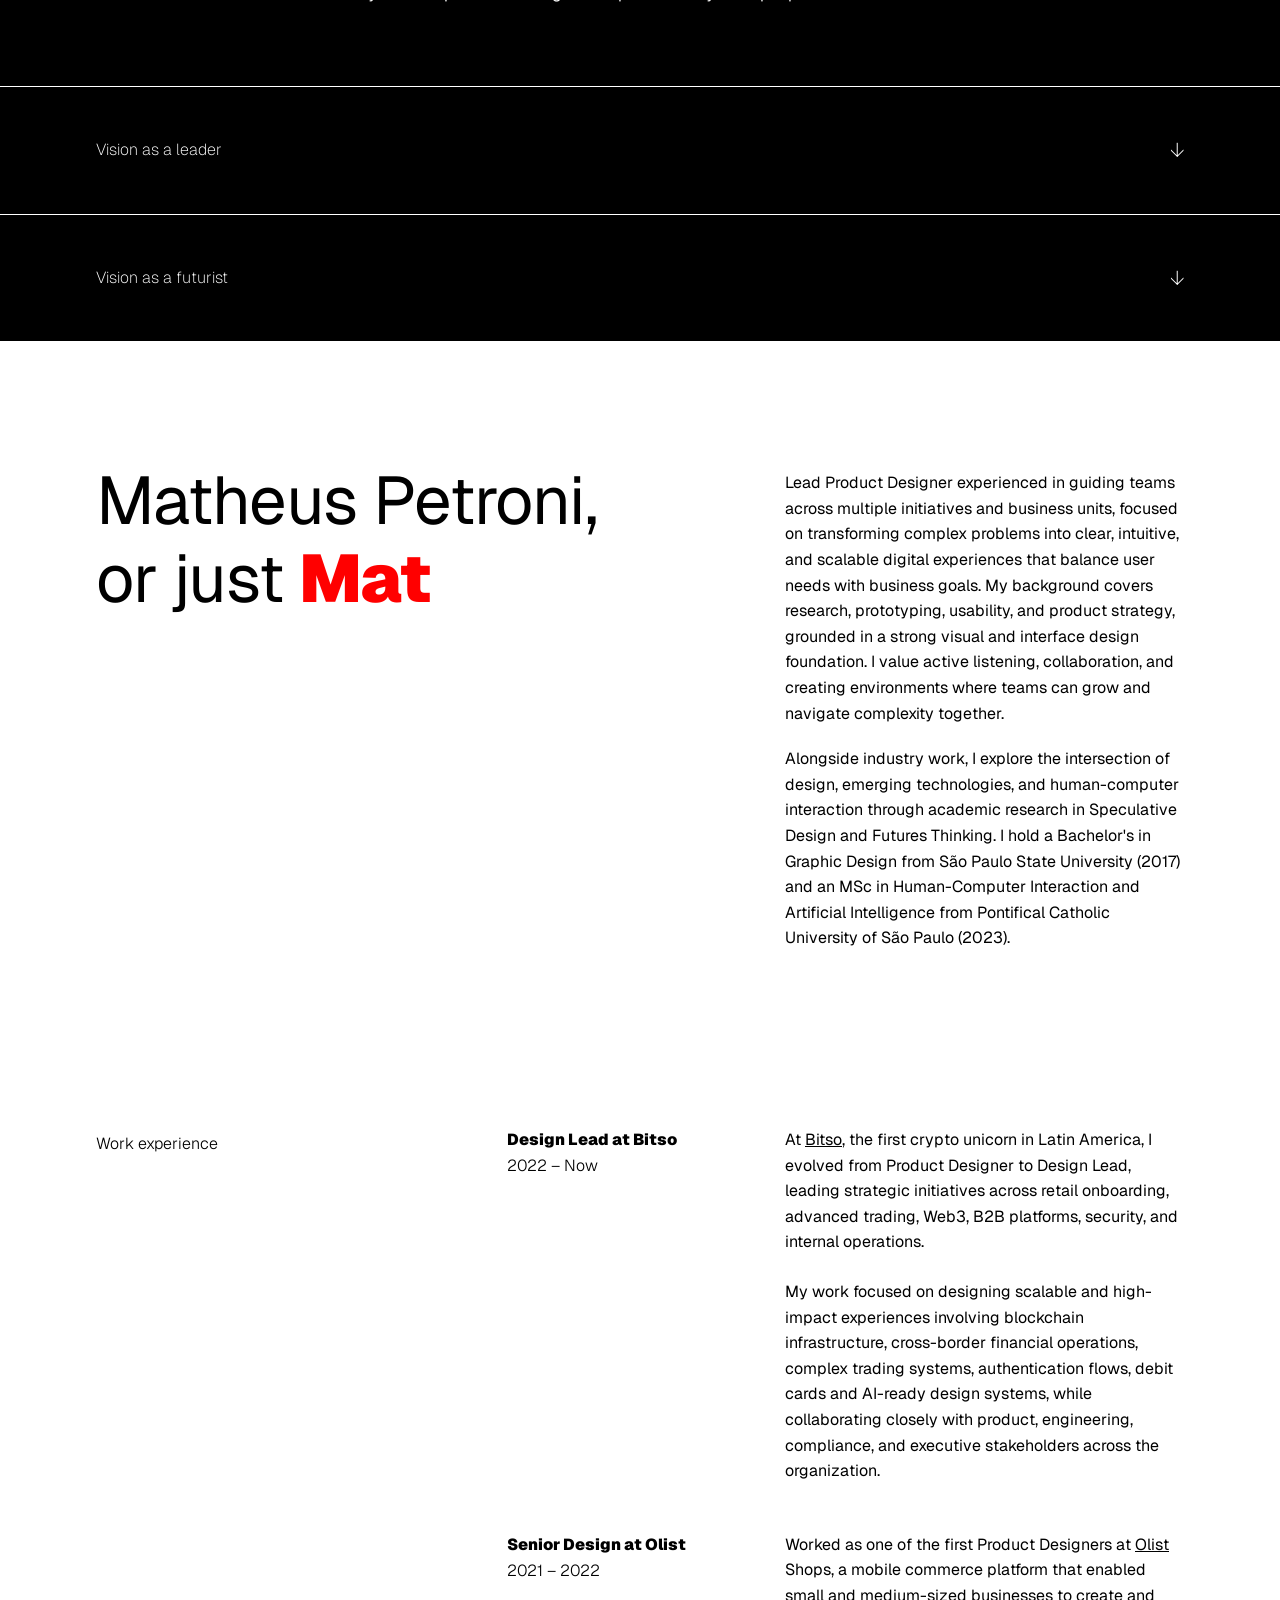
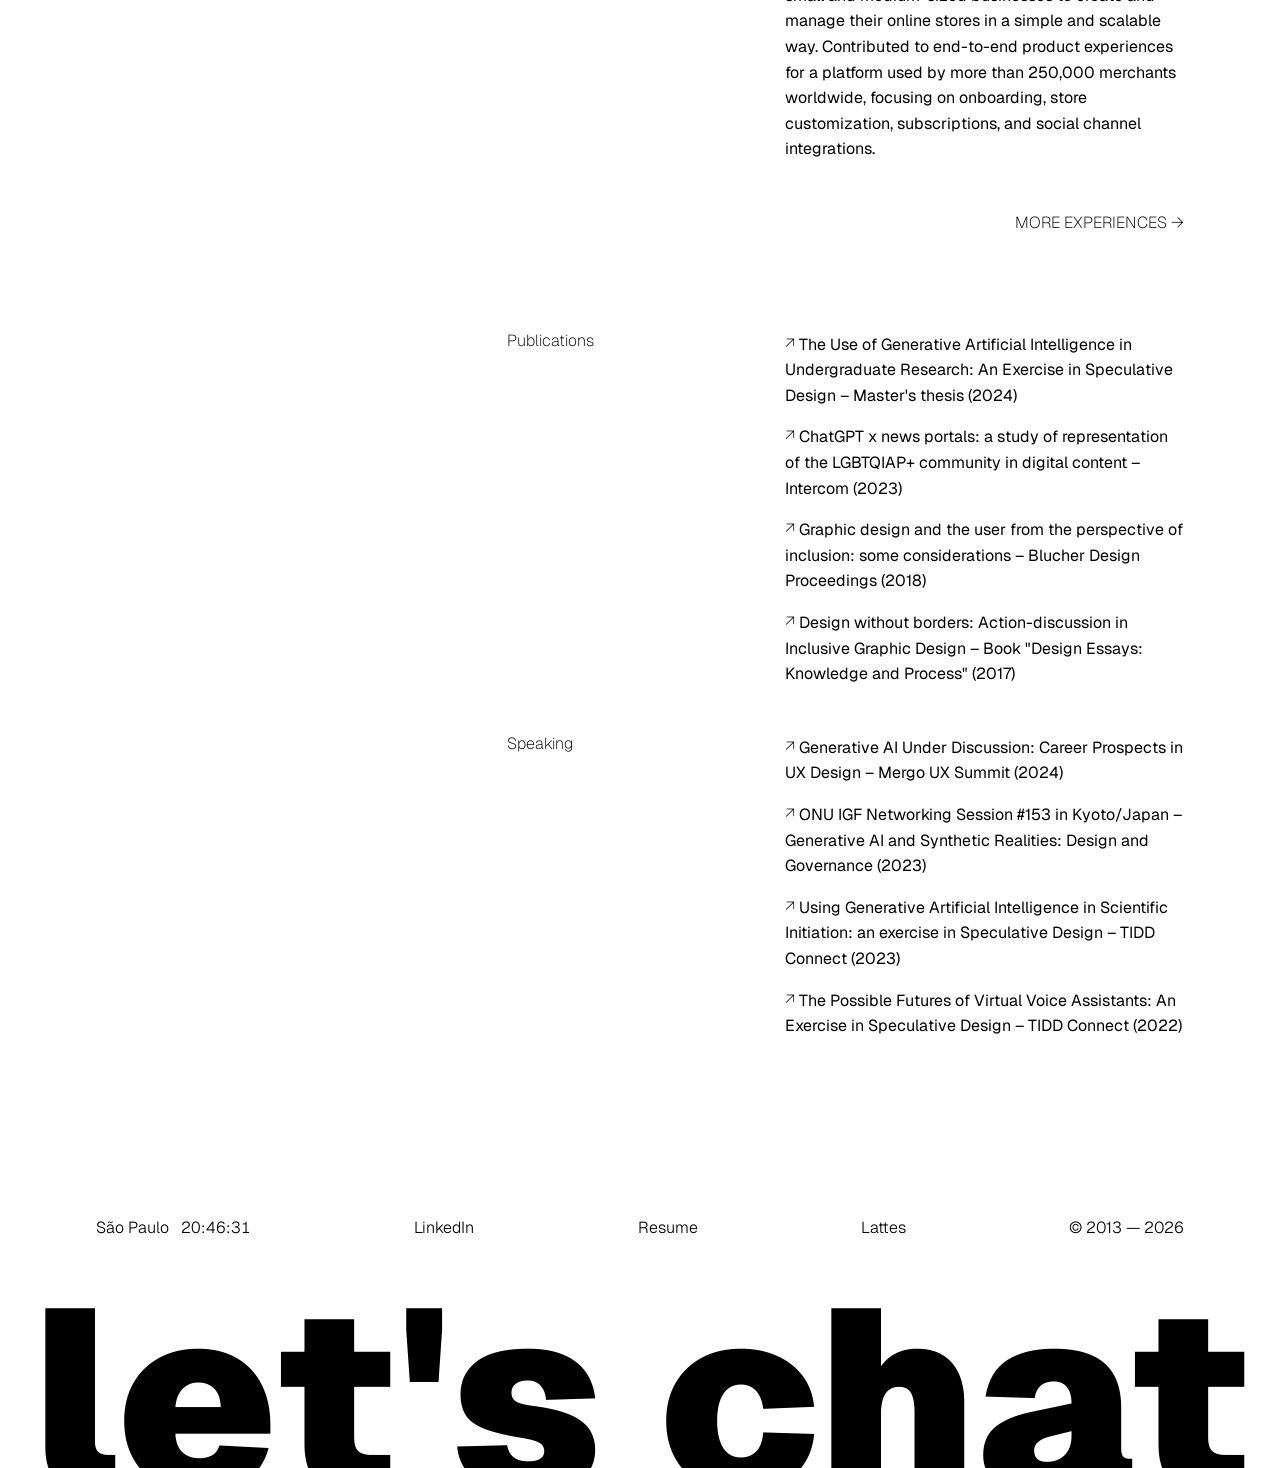
==== commit a45117bd: "new thumbs Co-Authored-By: Claude Sonnet 4.6 <noreply@anthropic.com>" ====
--- a/index.html
+++ b/index.html
@@ -221,7 +221,8 @@
 
       <!-- Coming soon -->
       <div class="projects-coming-soon">
-        <p>More selected works<br>coming soon.</p>
+        <p>More selected work<br>coming soon.</p>
+        <a href="previous-works.html" class="more-cases-link" aria-label="Previous work">PREVIOUS WORK →</a>
       </div>
 
     </section>
--- a/css/styles.css
+++ b/css/styles.css
@@ -378,6 +378,7 @@
   font-weight: var(--fw-regular);
   line-height: 1.15;
 }
+.projects-coming-soon .more-cases-link { margin-top: 56px; display: inline-block; }
 
 /* ----------------------------------------------------------------------------
    8. VISION SECTION (ACCORDIONS)
@@ -895,7 +896,8 @@
     padding-right: var(--pad-tablet);
     padding-block: 40px;
   }
-  .projects-coming-soon { padding-inline: var(--pad-tablet); padding-block: 72px; }
+  .projects-coming-soon { padding-inline: var(--pad-tablet); padding-top: 80px; padding-bottom: 96px; }
+  .projects-coming-soon .more-cases-link { margin-top: 40px; }
 
   .vision-inner { padding-inline: var(--pad-tablet); }
   .accordion-content { grid-template-columns: 70px 1fr 2fr; }
@@ -936,6 +938,7 @@
   .cs-section-inner    { padding-inline: var(--pad-tablet); }
   .cs-section-body     { grid-template-columns: 1fr; }
   .cs-section-body > div:nth-child(2) { grid-column: auto; }
+  .cs-section-body.deliverables { grid-template-columns: 1fr; }
   .cs-image-block      { padding-inline: var(--pad-tablet); }
   .more-cases-wrapper  { padding-inline: var(--pad-tablet); }
   .cs-achievements     { grid-template-columns: repeat(3, 1fr); }
@@ -971,7 +974,8 @@
   .project-year      { font-size: 13px; margin-bottom: 12px; }
   .project-title-col { display: flex; flex-direction: column; gap: 2px; margin-bottom: 12px; }
   .project-body-col  { display: flex; flex-direction: column; gap: 6px; }
-  .projects-coming-soon { padding-inline: var(--pad-mobile); padding-top: 56px; padding-bottom: 80px; }
+  .projects-coming-soon { padding-inline: var(--pad-mobile); padding-top: 72px; padding-bottom: 88px; }
+  .projects-coming-soon .more-cases-link { margin-top: 32px; }
 
   /* Vision */
   .vision-inner { padding-inline: var(--pad-mobile); }
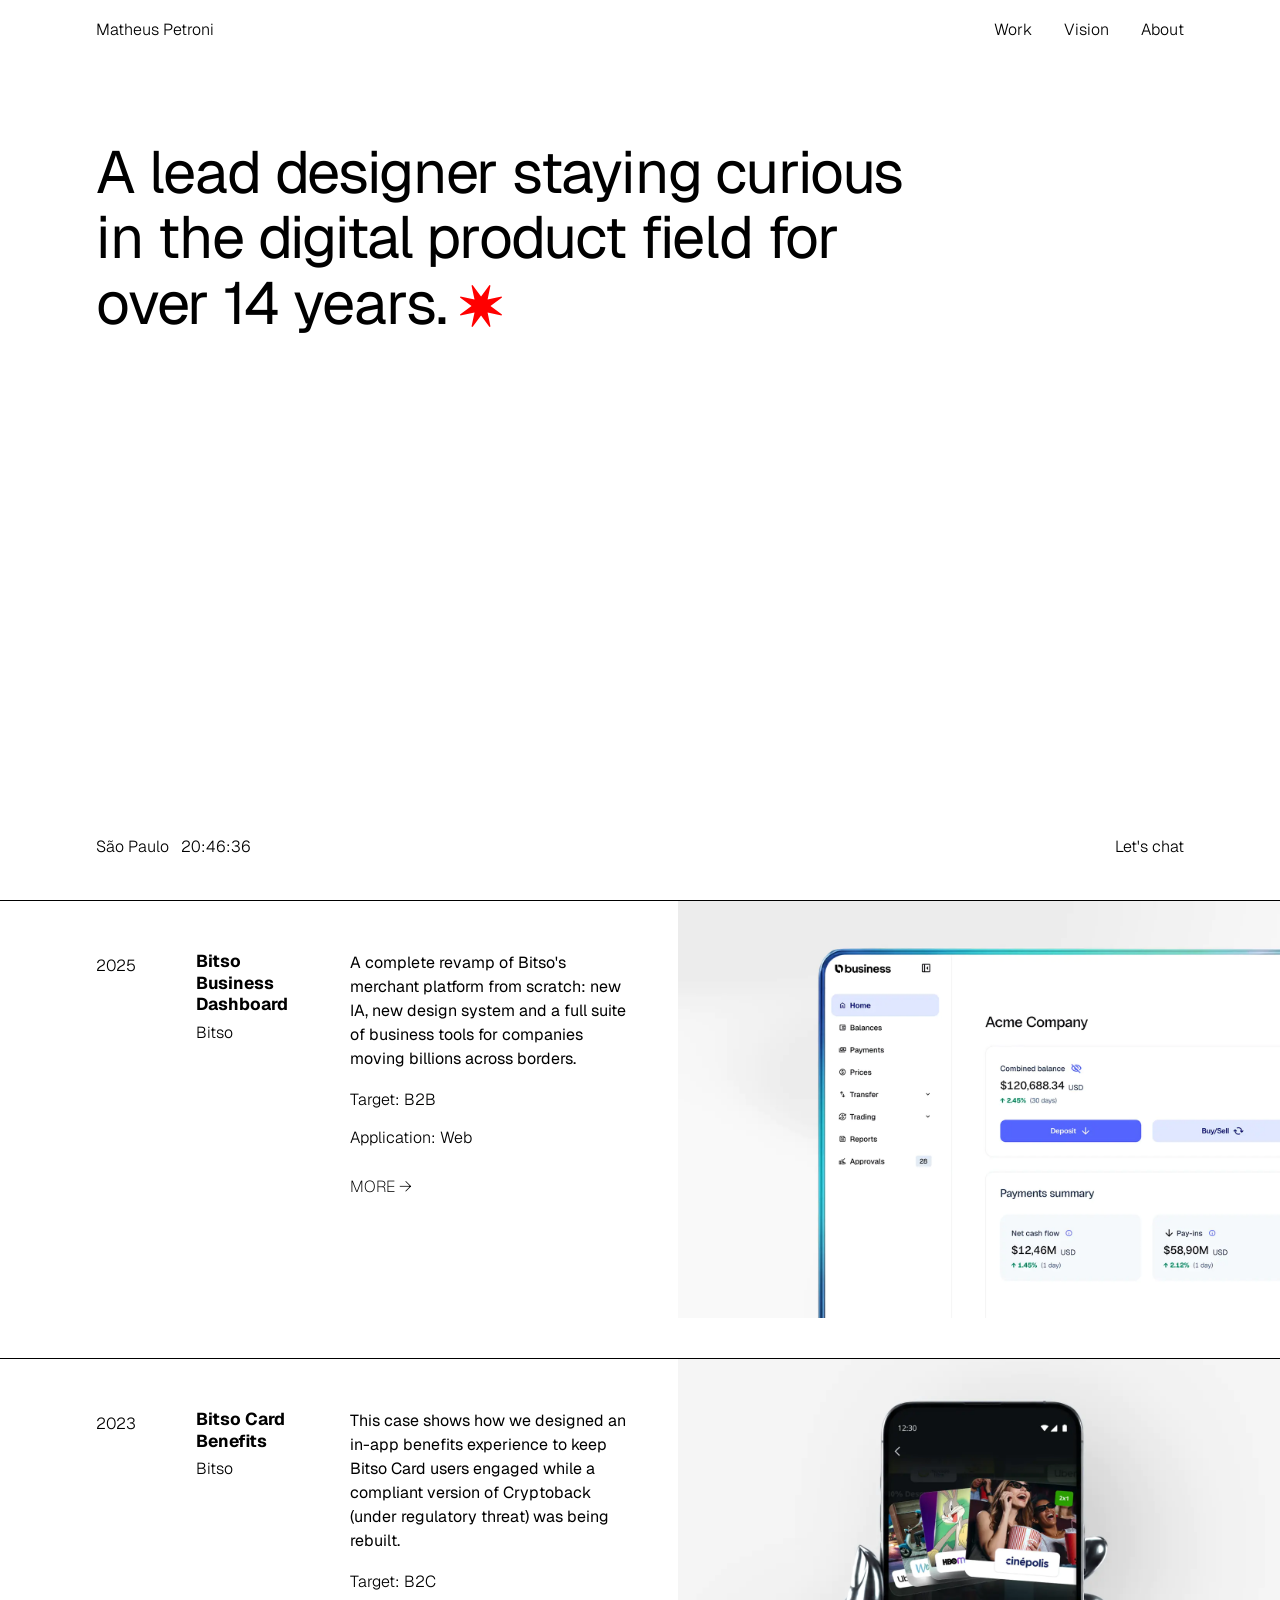
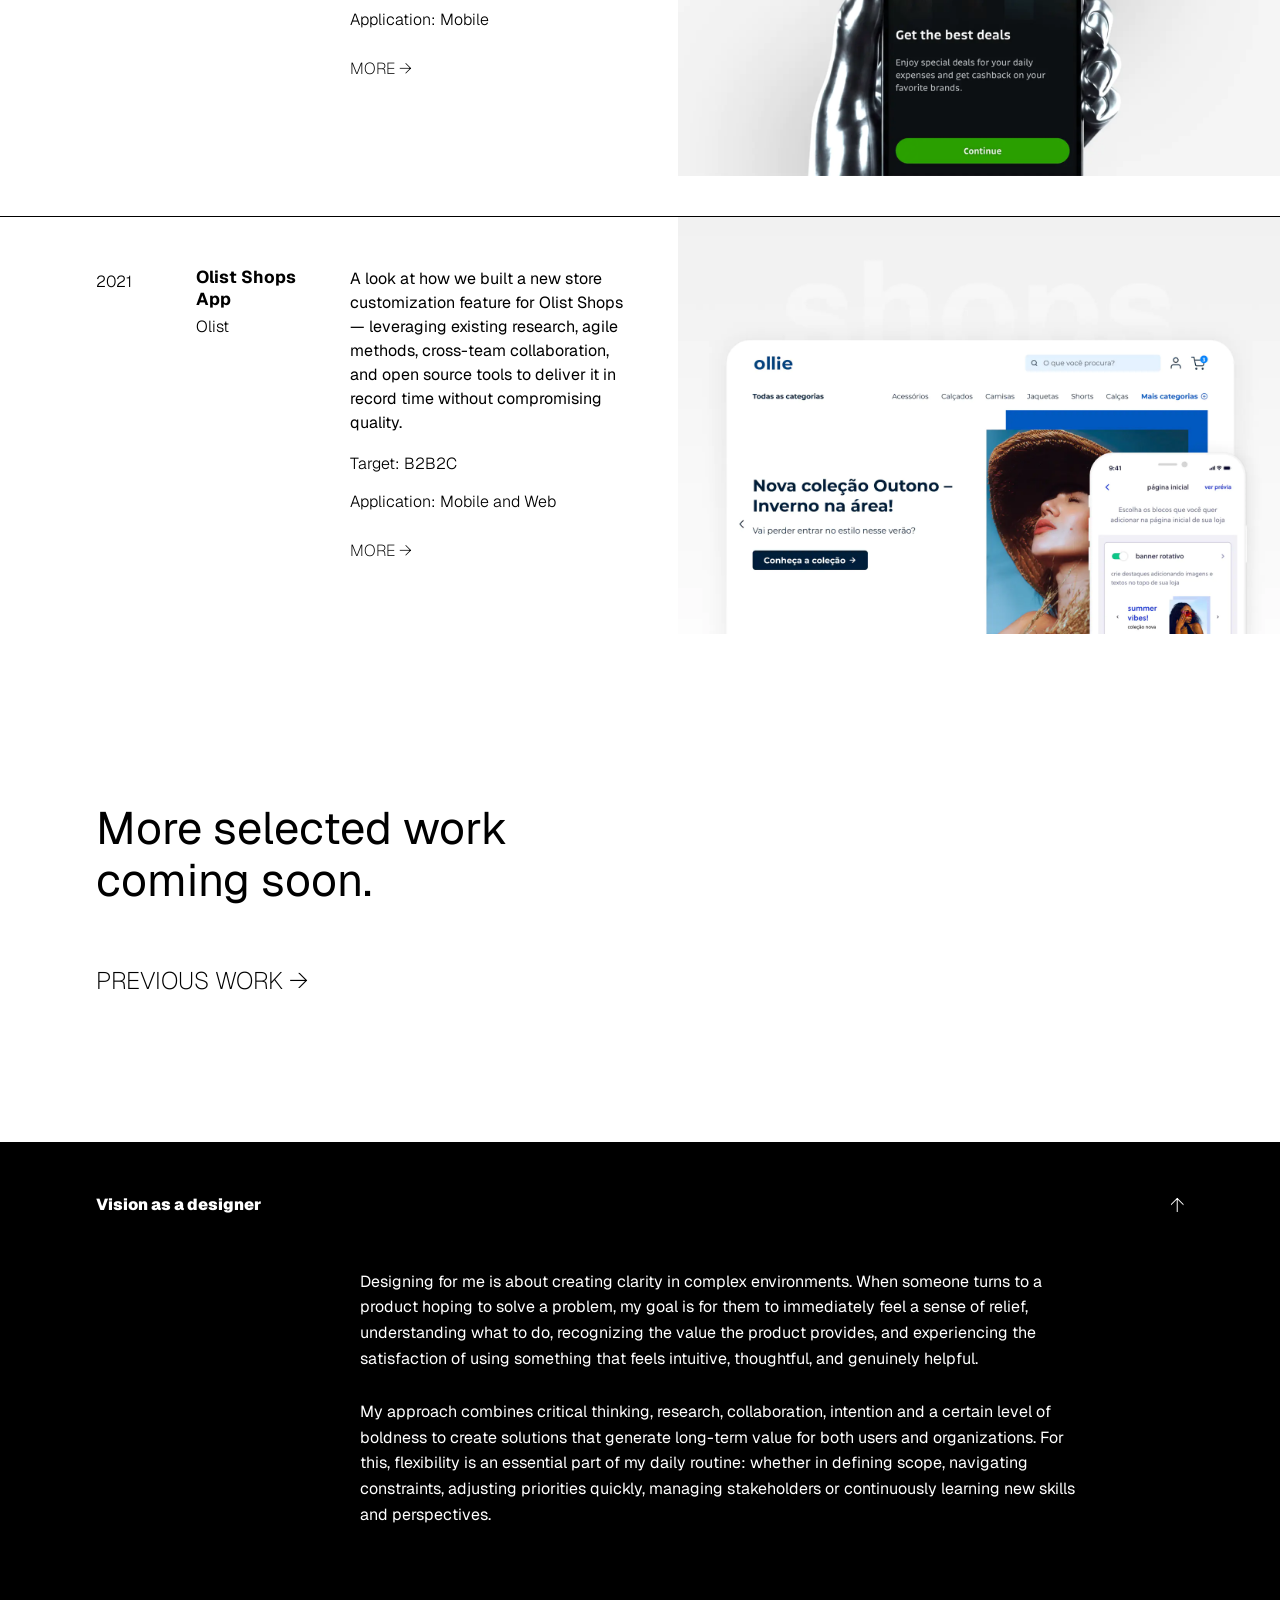
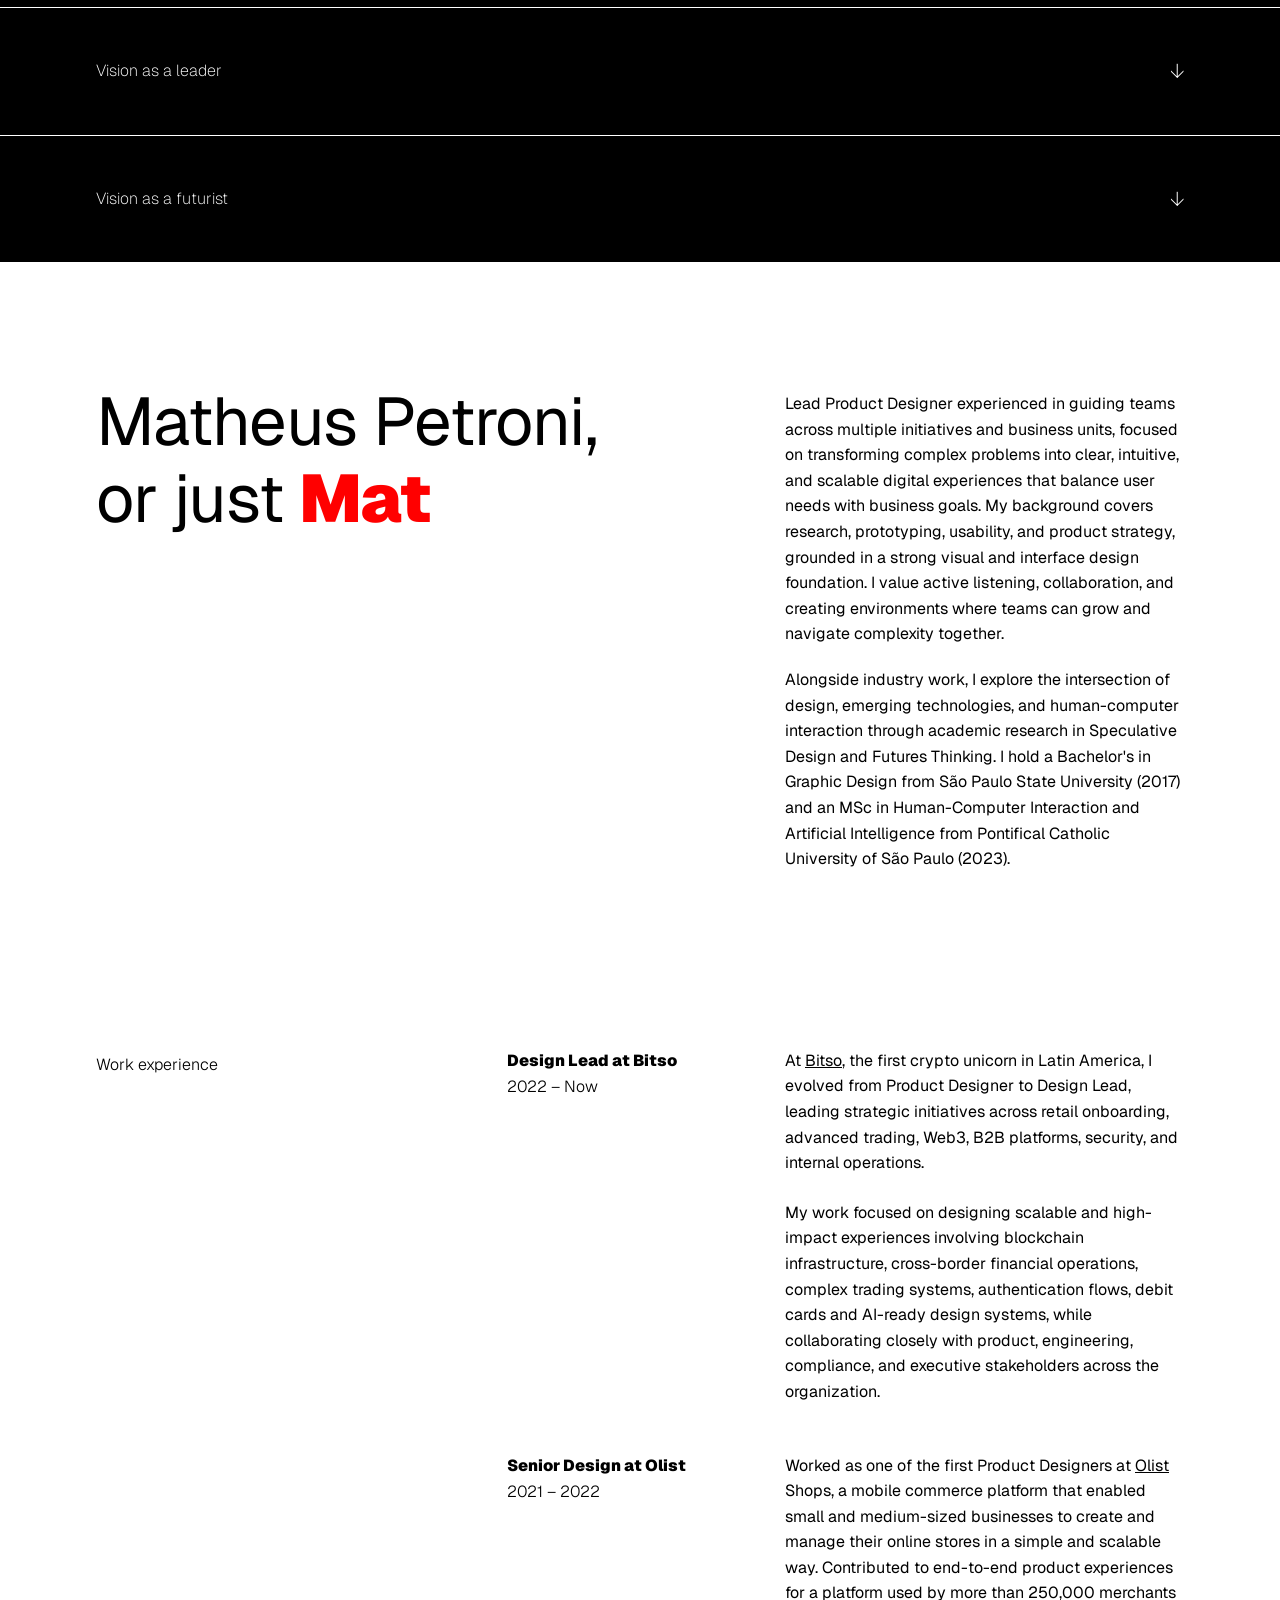
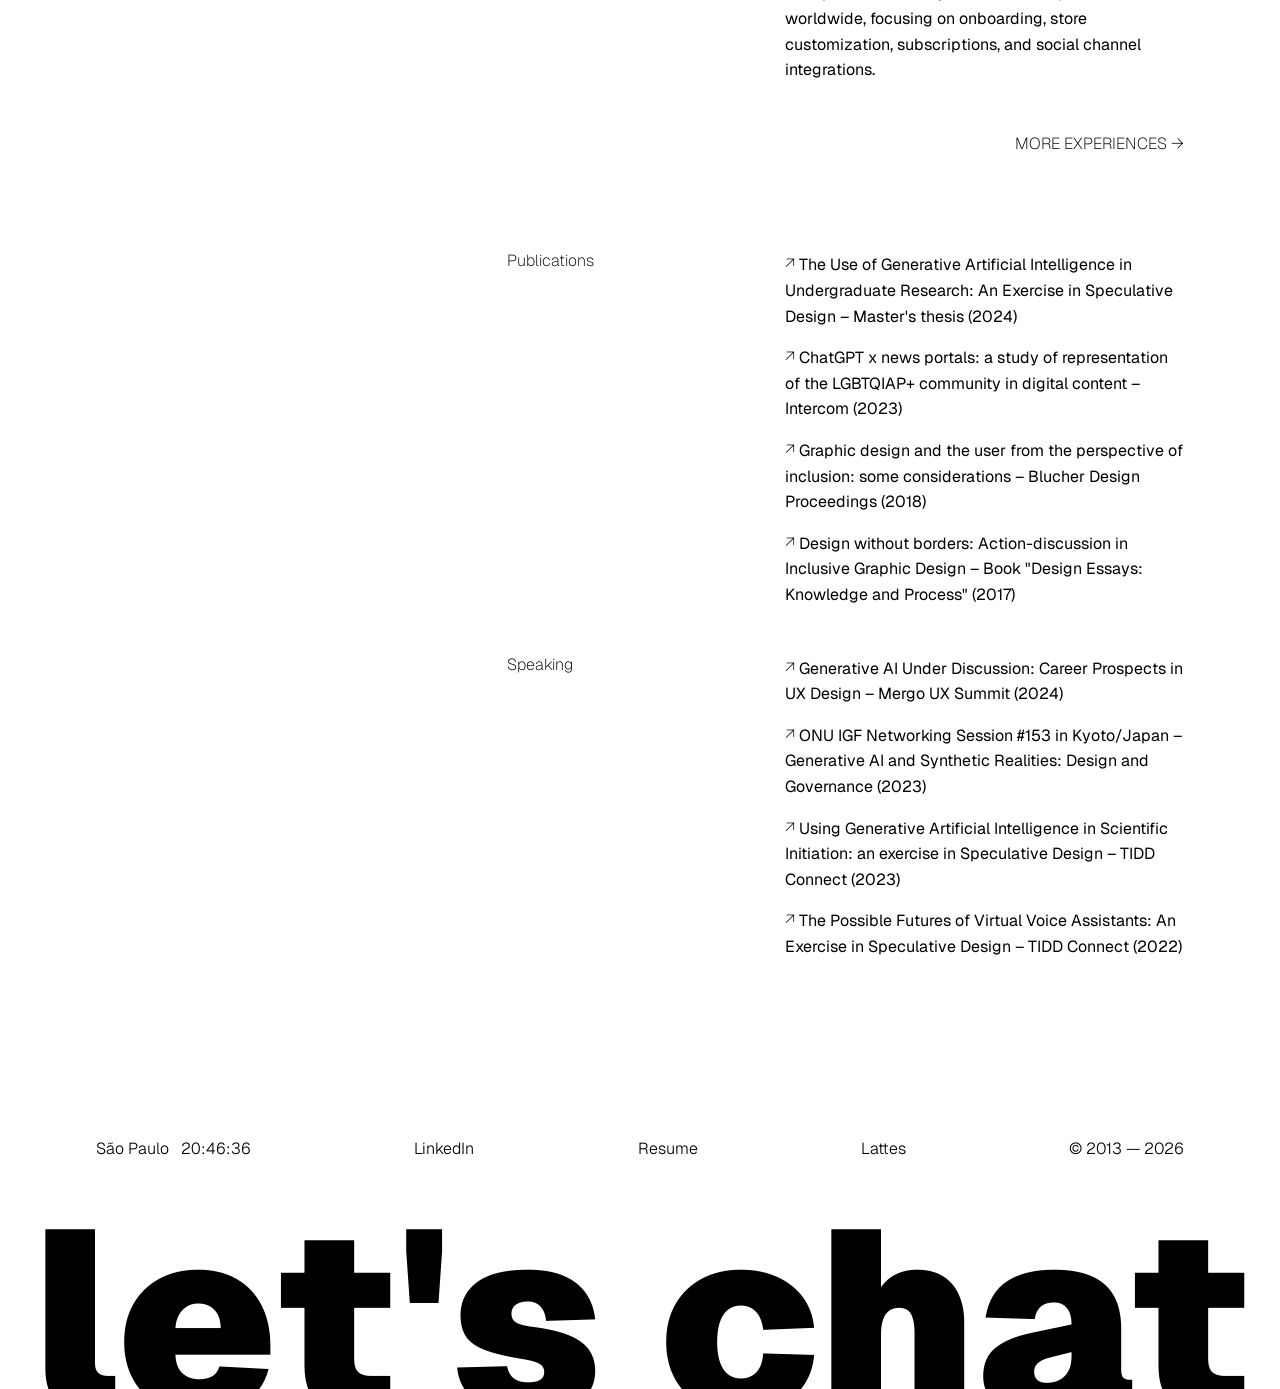
==== commit e5f6b4e0: "update vision section copy Removed last paragraph from "Vision as a designer" and updated last parag" ====
--- a/index.html
+++ b/index.html
@@ -243,7 +243,6 @@
             <div class="accordion-content">
               <p>Designing for me is about creating clarity in complex environments. When someone turns to a product hoping to solve a problem, my goal is for them to immediately feel a sense of relief, understanding what to do, recognizing the value the product provides, and experiencing the satisfaction of using something that feels intuitive, thoughtful, and genuinely helpful.</p>
               <p>My approach combines critical thinking, research, collaboration, intention and a certain level of boldness to create solutions that generate long-term value for both users and organizations. For this, flexibility is an essential part of my daily routine: whether in defining scope, navigating constraints, adjusting priorities quickly, managing stakeholders or continuously learning new skills and perspectives.</p>
-              <p>If I can create one single meaningful experience through design, I believe I can also design systems capable of scaling that impact to many more people.</p>
             </div>
           </div>
         </div>
@@ -257,7 +256,7 @@
             <div class="accordion-content">
               <p>My leadership style is deeply grounded in active listening. For me, listening is the foundation from which collaboration, trust, and strong team dynamics are built. It allows me to better understand people, navigate different perspectives, and provide the clarity, direction, and accountability needed when making complex product decisions. Rather than positioning myself as someone who always has the answers, I focus on creating the conditions for teams to think critically, contribute confidently, and move forward together.</p>
               <p>I also value transparency to create the kind of environment I would want for myself: one where people feel safe to express themselves, experiment, make mistakes with accountability, and continuously learn throughout the process.</p>
-              <p>Supporting people and driving outcomes are deeply connected goals for me. I achieve this by helping teams prioritize effectively, communicate clearly across disciplines, and make decisions grounded in both evidence and strategic impact.</p>
+              <p>Supporting people and driving outcomes are, for me, two sides of the same coin. I do this by helping teams cut through noise to focus on what truly matters, bridging gaps across disciplines, and anchoring decisions in both data and a clear sense of where we're headed.</p>
             </div>
           </div>
         </div>
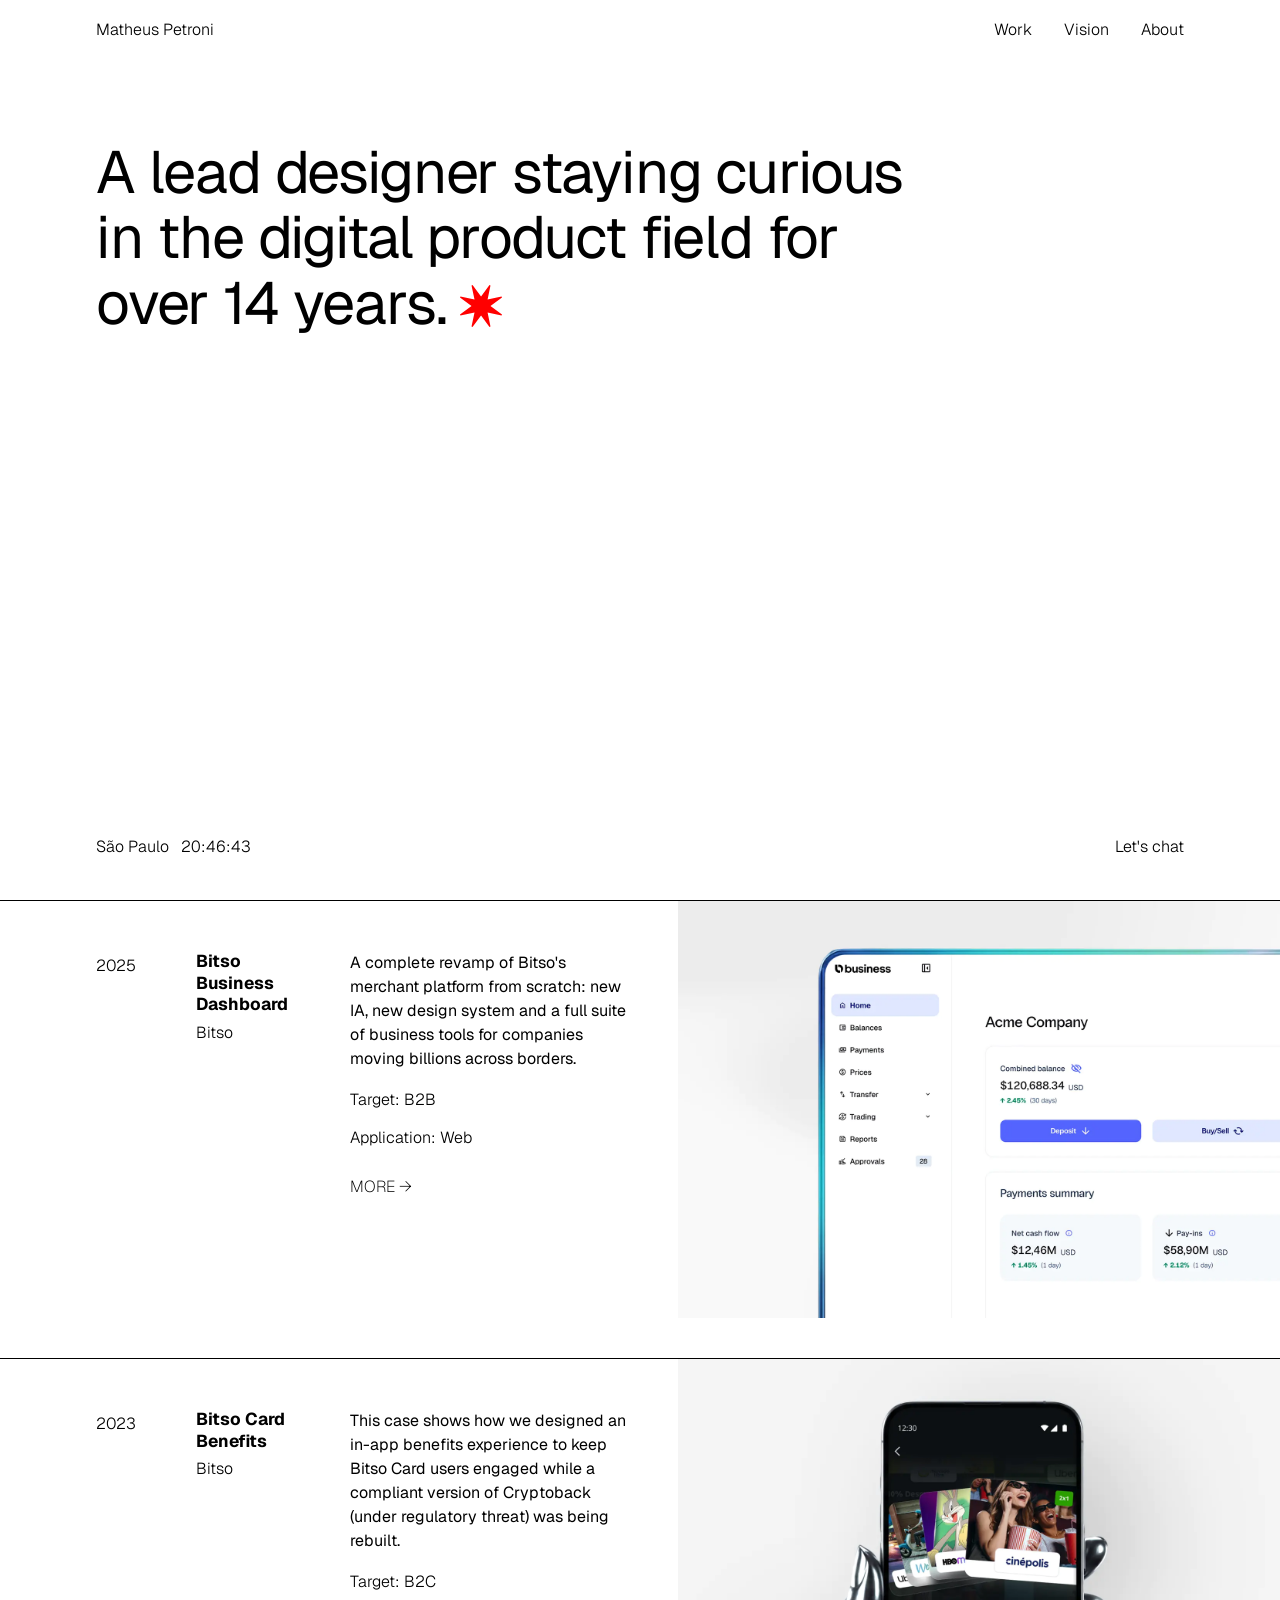
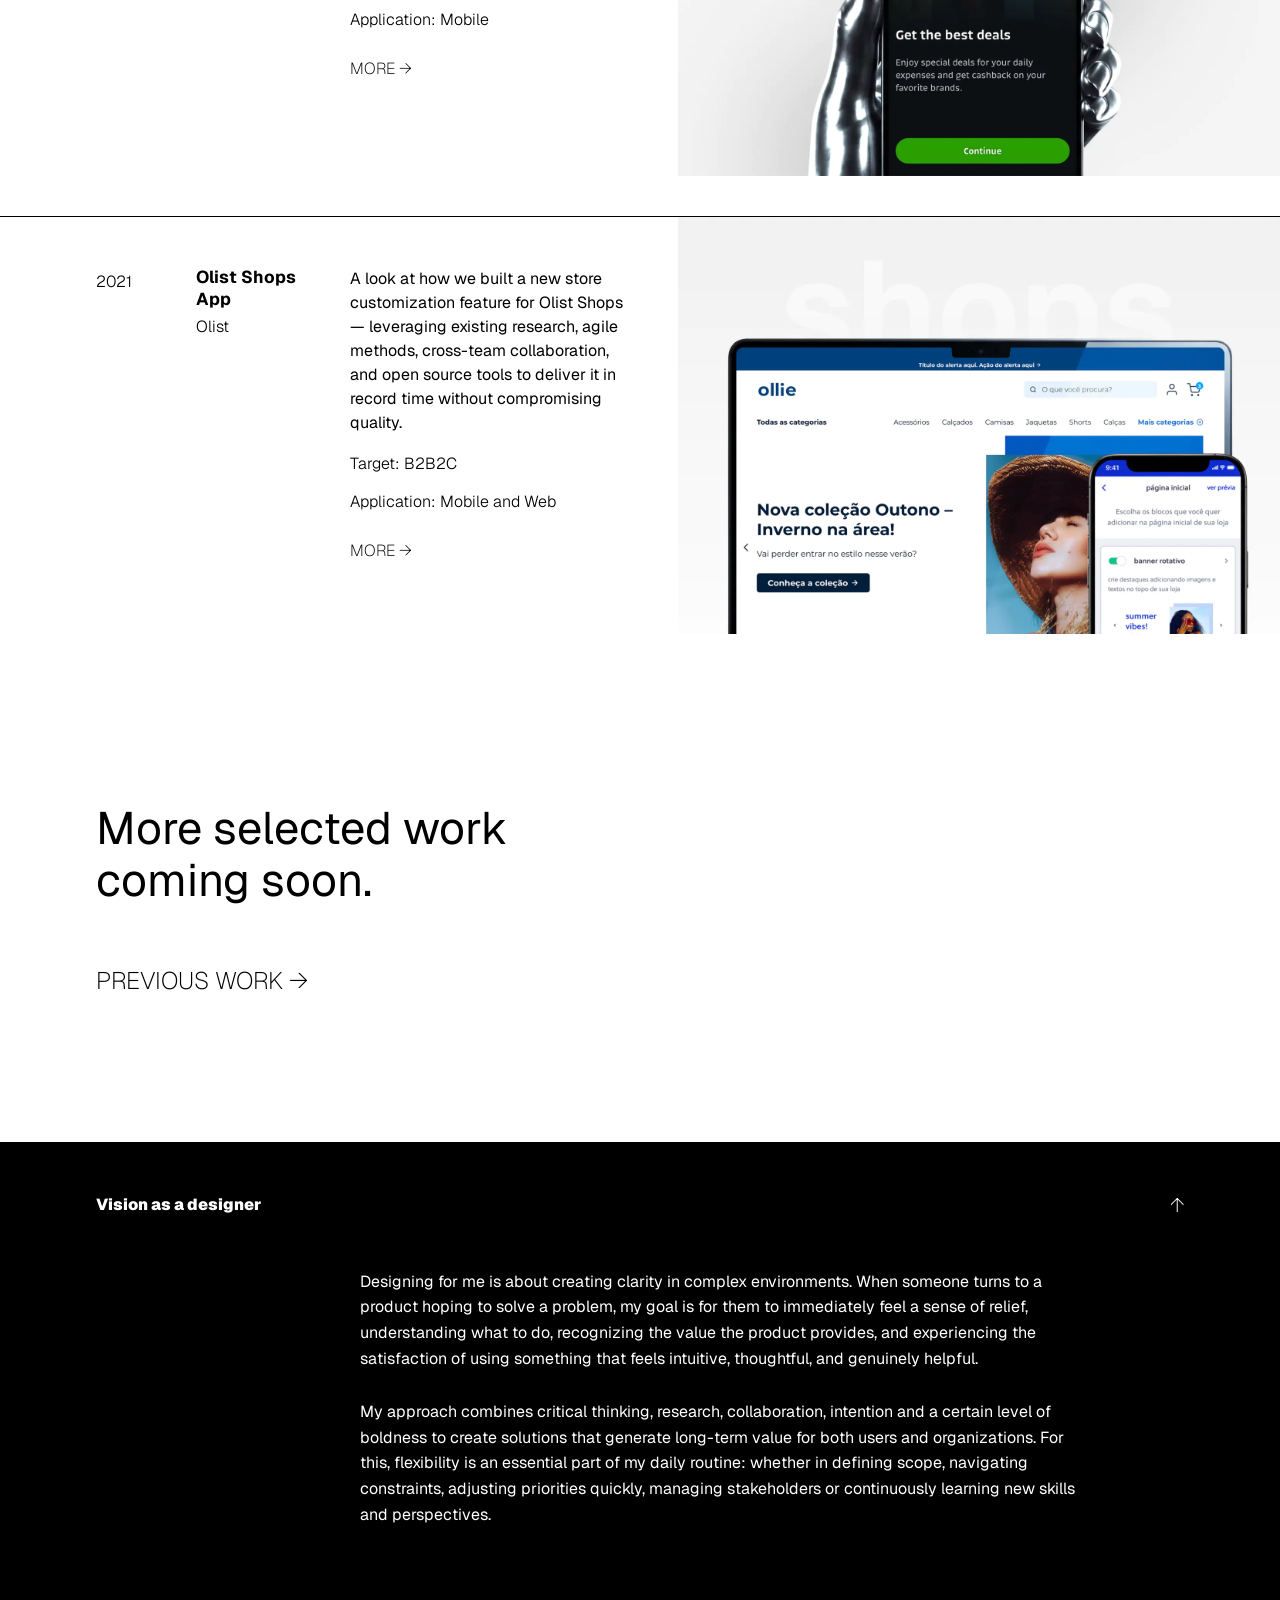
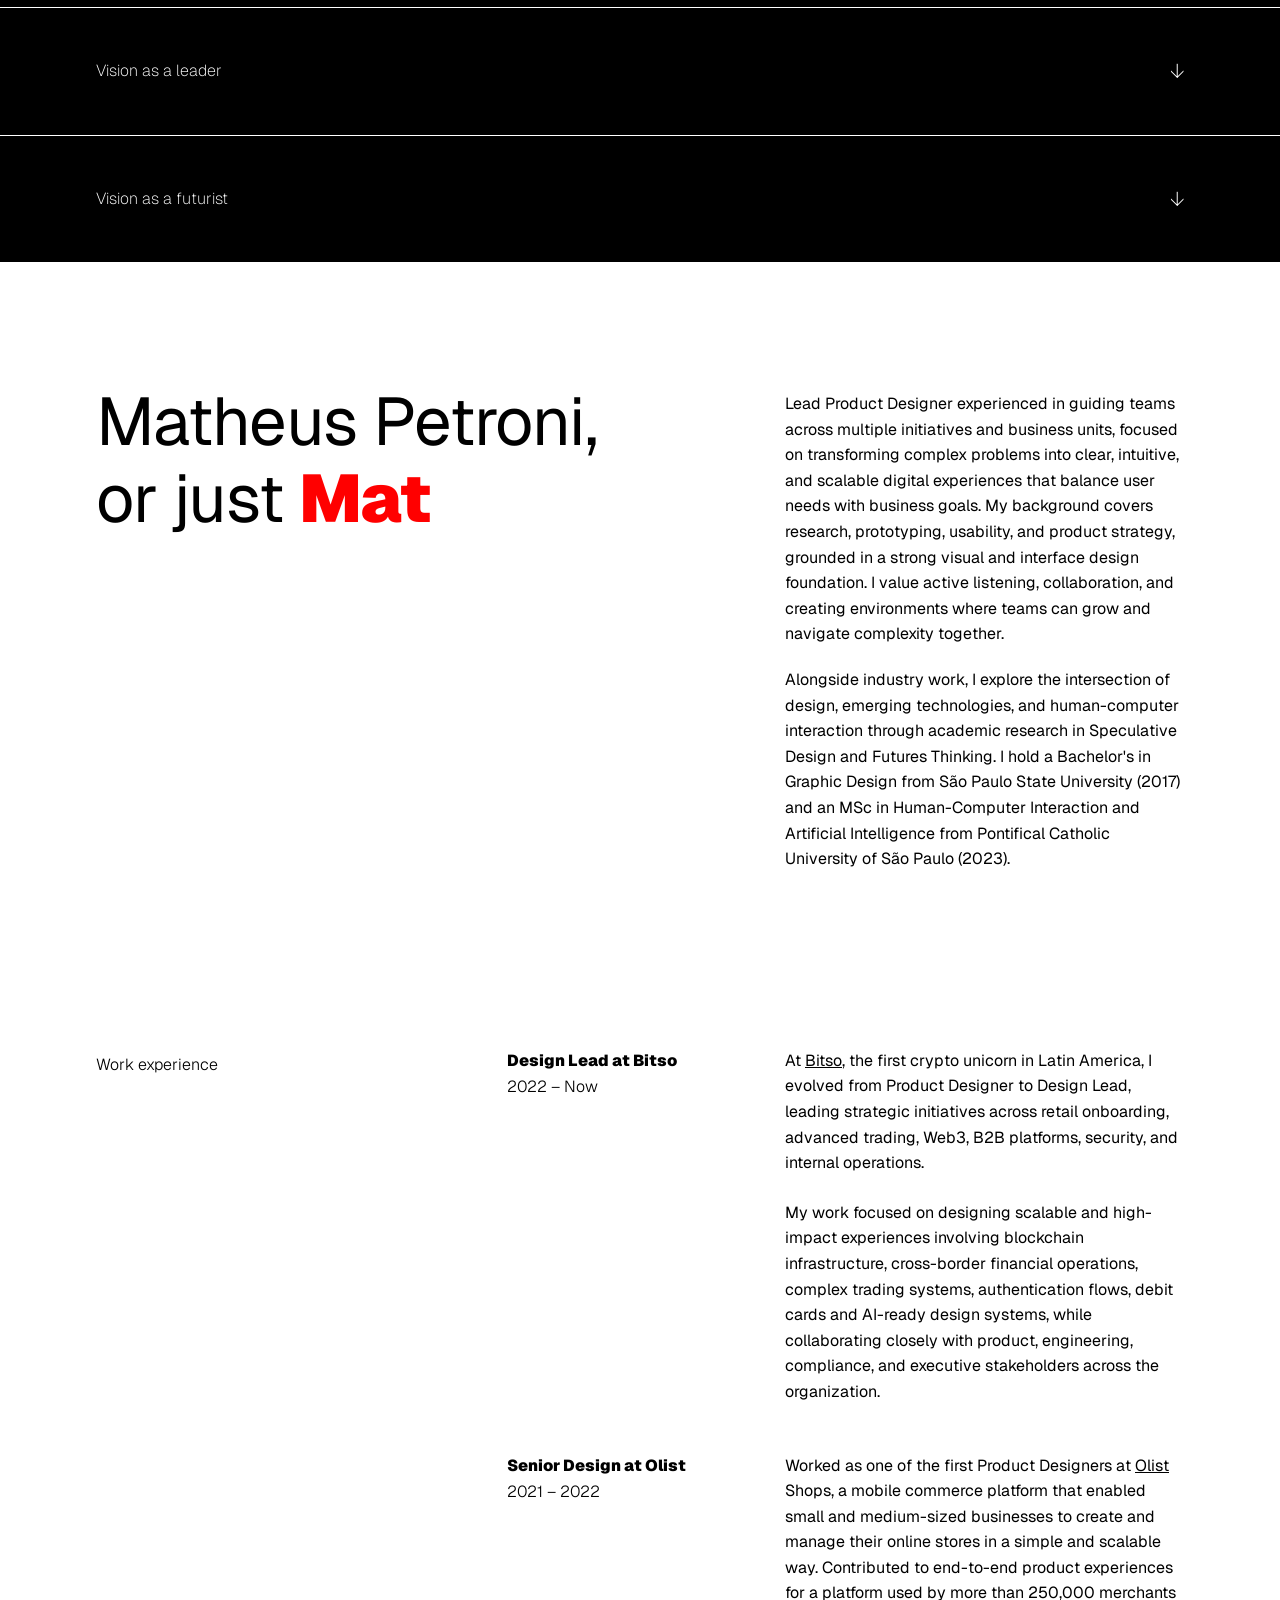
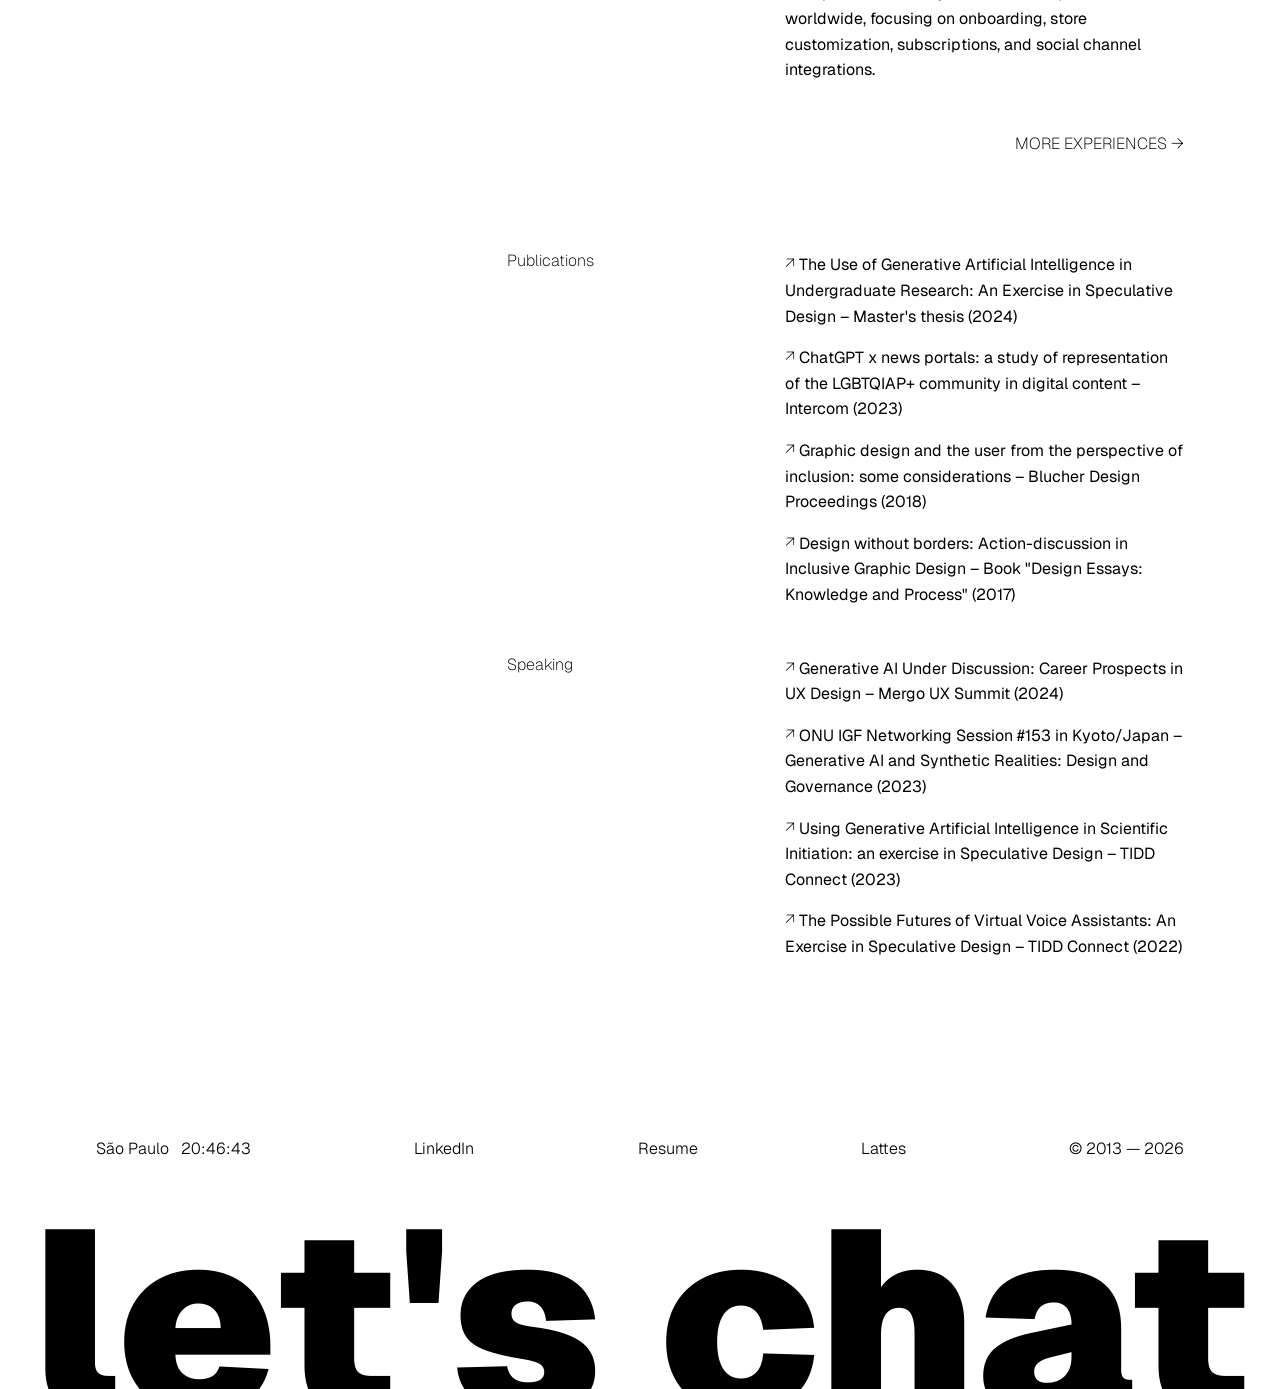
==== commit e98d5893: "improve tablet/mobile project card layout and close button - Project title spans full width on table" ====
--- a/index.html
+++ b/index.html
@@ -58,7 +58,12 @@
   <div class="mobile-drawer" id="mobile-drawer" aria-hidden="true" inert>
     <div class="drawer-overlay" role="presentation"></div>
     <nav class="drawer-panel" aria-label="Mobile navigation">
-      <button class="drawer-close" aria-label="Close navigation menu">✕</button>
+      <button class="drawer-close" aria-label="Close navigation menu">
+        <svg xmlns="http://www.w3.org/2000/svg" viewBox="0 0 24 24" width="18" height="18" fill="none" stroke="currentColor" stroke-linecap="round" aria-hidden="true">
+          <line x1="4" y1="4" x2="20" y2="20"/>
+          <line x1="20" y1="4" x2="4" y2="20"/>
+        </svg>
+      </button>
       <a href="#work"   class="drawer-link">Work</a>
       <a href="#vision" class="drawer-link">Vision</a>
       <a href="#about"  class="drawer-link">About</a>
@@ -105,7 +110,7 @@
           <div class="project-year" aria-label="Year">2025</div>
 
           <div class="project-title-col">
-            <h2 class="project-title"><a href="case-study-bitso-business-dashboard.html">Bitso Business<br>Dashboard</a></h2>
+            <h2 class="project-title"><a href="case-study-bitso-business-dashboard.html">Bitso Business <br>Dashboard</a></h2>
             <p class="project-company">Bitso</p>
           </div>
 
@@ -146,7 +151,7 @@
           <div class="project-year" aria-label="Year">2023</div>
 
           <div class="project-title-col">
-            <h2 class="project-title"><a href="case-study-bitso-card-benefits.html">Bitso Card<br>Benefits</a></h2>
+            <h2 class="project-title"><a href="case-study-bitso-card-benefits.html">Bitso Card <br>Benefits</a></h2>
             <p class="project-company">Bitso</p>
           </div>
 
--- a/css/styles.css
+++ b/css/styles.css
@@ -184,7 +184,12 @@
 }
 .mobile-drawer.open .drawer-panel { transform: translateX(0); }
 
-.drawer-close { align-self: flex-end; font-size: 18px; line-height: 1; font-weight: var(--fw-light); }
+.drawer-close { align-self: flex-end; line-height: 0; color: #000000; }
+.drawer-close svg { stroke-width: 1; }
+.drawer-close:hover,
+.drawer-close:focus-visible { color: #FF0000; }
+.drawer-close:hover svg,
+.drawer-close:focus-visible svg { stroke-width: 3; }
 
 .drawer-link {
   font-weight: var(--fw-light);
@@ -356,7 +361,9 @@
   transition: none;
 }
 img.lazy.loaded.cover-hover { opacity: 0; }
-.project-image-wrapper:hover img.lazy.loaded.cover-hover { opacity: 1; }
+.project-image-wrapper:hover img.lazy.loaded.cover-hover,
+.project-card:has(.project-title a:hover) img.lazy.loaded.cover-hover,
+.project-card:has(.project-more:hover) img.lazy.loaded.cover-hover { opacity: 1; }
 
 /* Full-width card variant — no image column */
 .project-card--full {
@@ -896,6 +903,9 @@
     padding-right: var(--pad-tablet);
     padding-block: 40px;
   }
+  .project-title-col { grid-column: 1 / -1; }
+  .project-body-col  { grid-column: 2 / -1; }
+  .project-title br  { display: none; }
   .projects-coming-soon { padding-inline: var(--pad-tablet); padding-top: 80px; padding-bottom: 96px; }
   .projects-coming-soon .more-cases-link { margin-top: 40px; }
 
@@ -974,6 +984,7 @@
   .project-year      { font-size: 13px; margin-bottom: 12px; }
   .project-title-col { display: flex; flex-direction: column; gap: 2px; margin-bottom: 12px; }
   .project-body-col  { display: flex; flex-direction: column; gap: 6px; }
+  .project-title br  { display: none; }
   .projects-coming-soon { padding-inline: var(--pad-mobile); padding-top: 72px; padding-bottom: 88px; }
   .projects-coming-soon .more-cases-link { margin-top: 32px; }
 
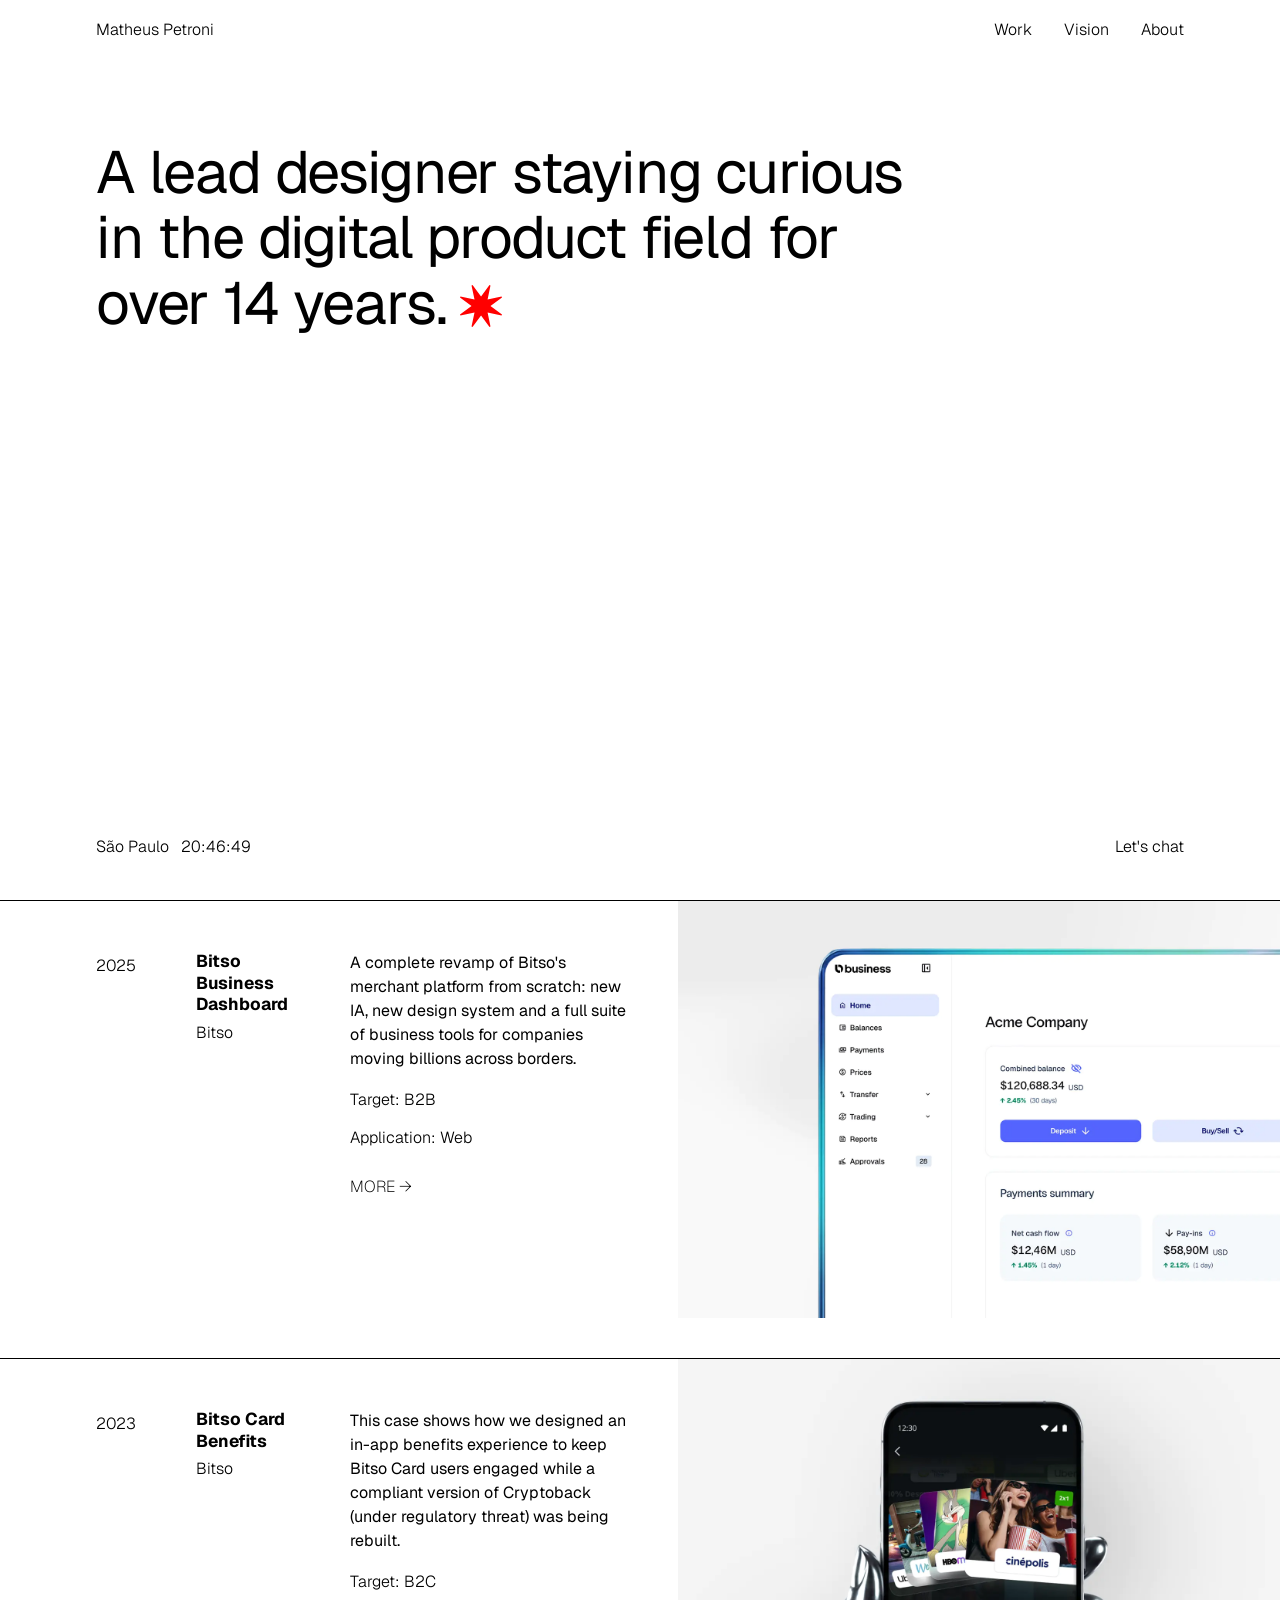
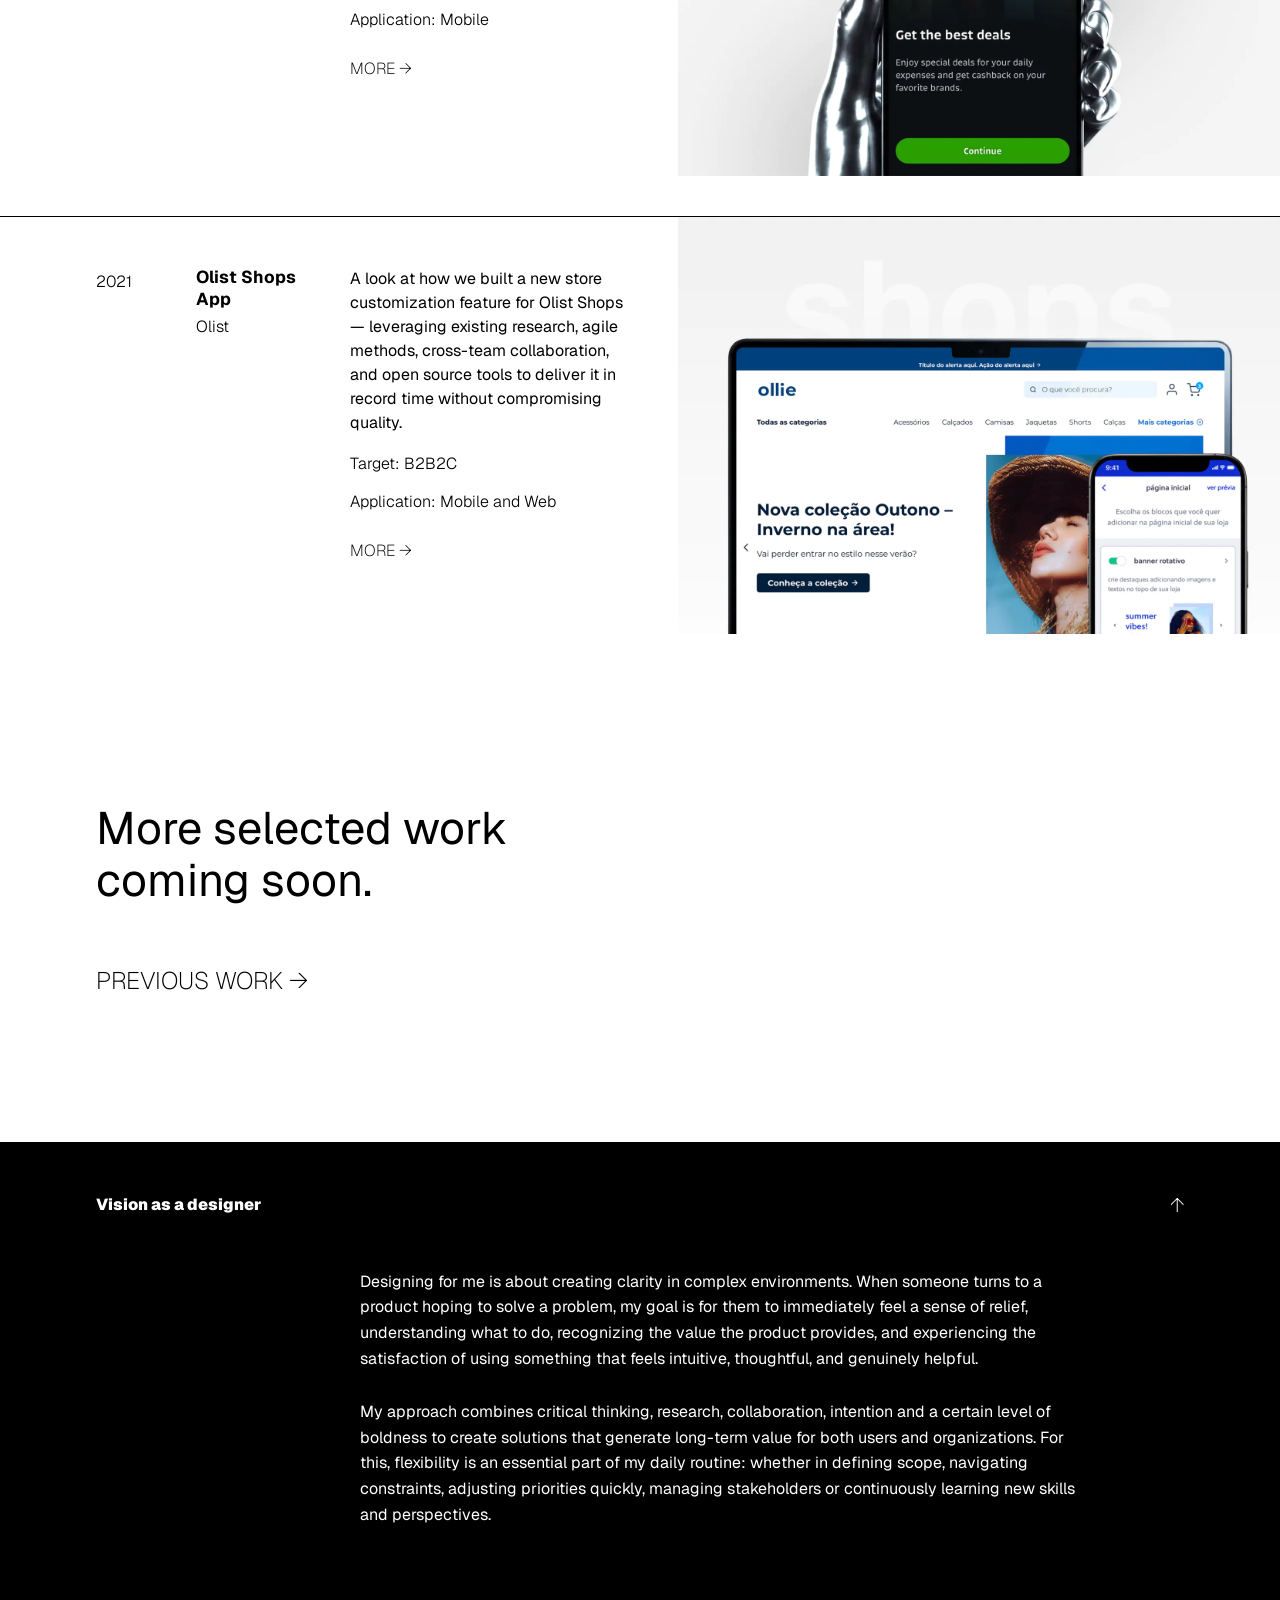
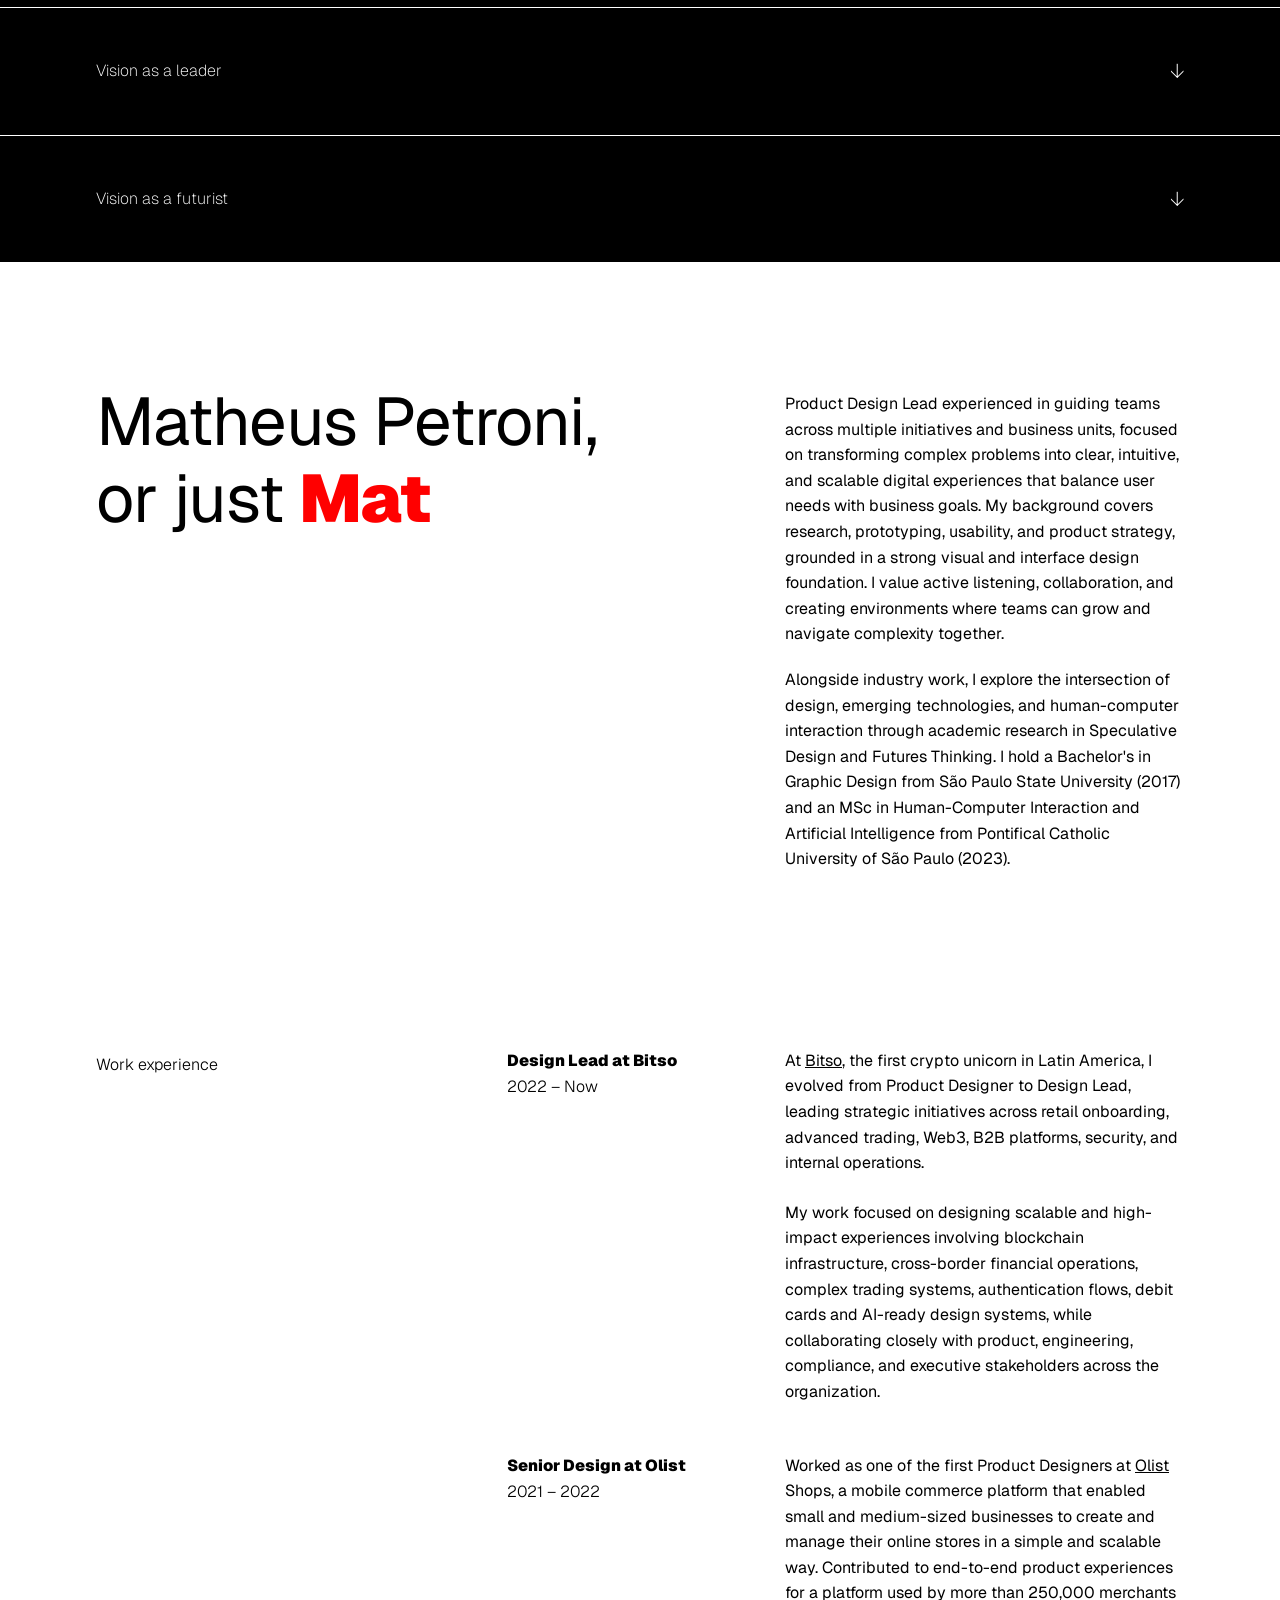
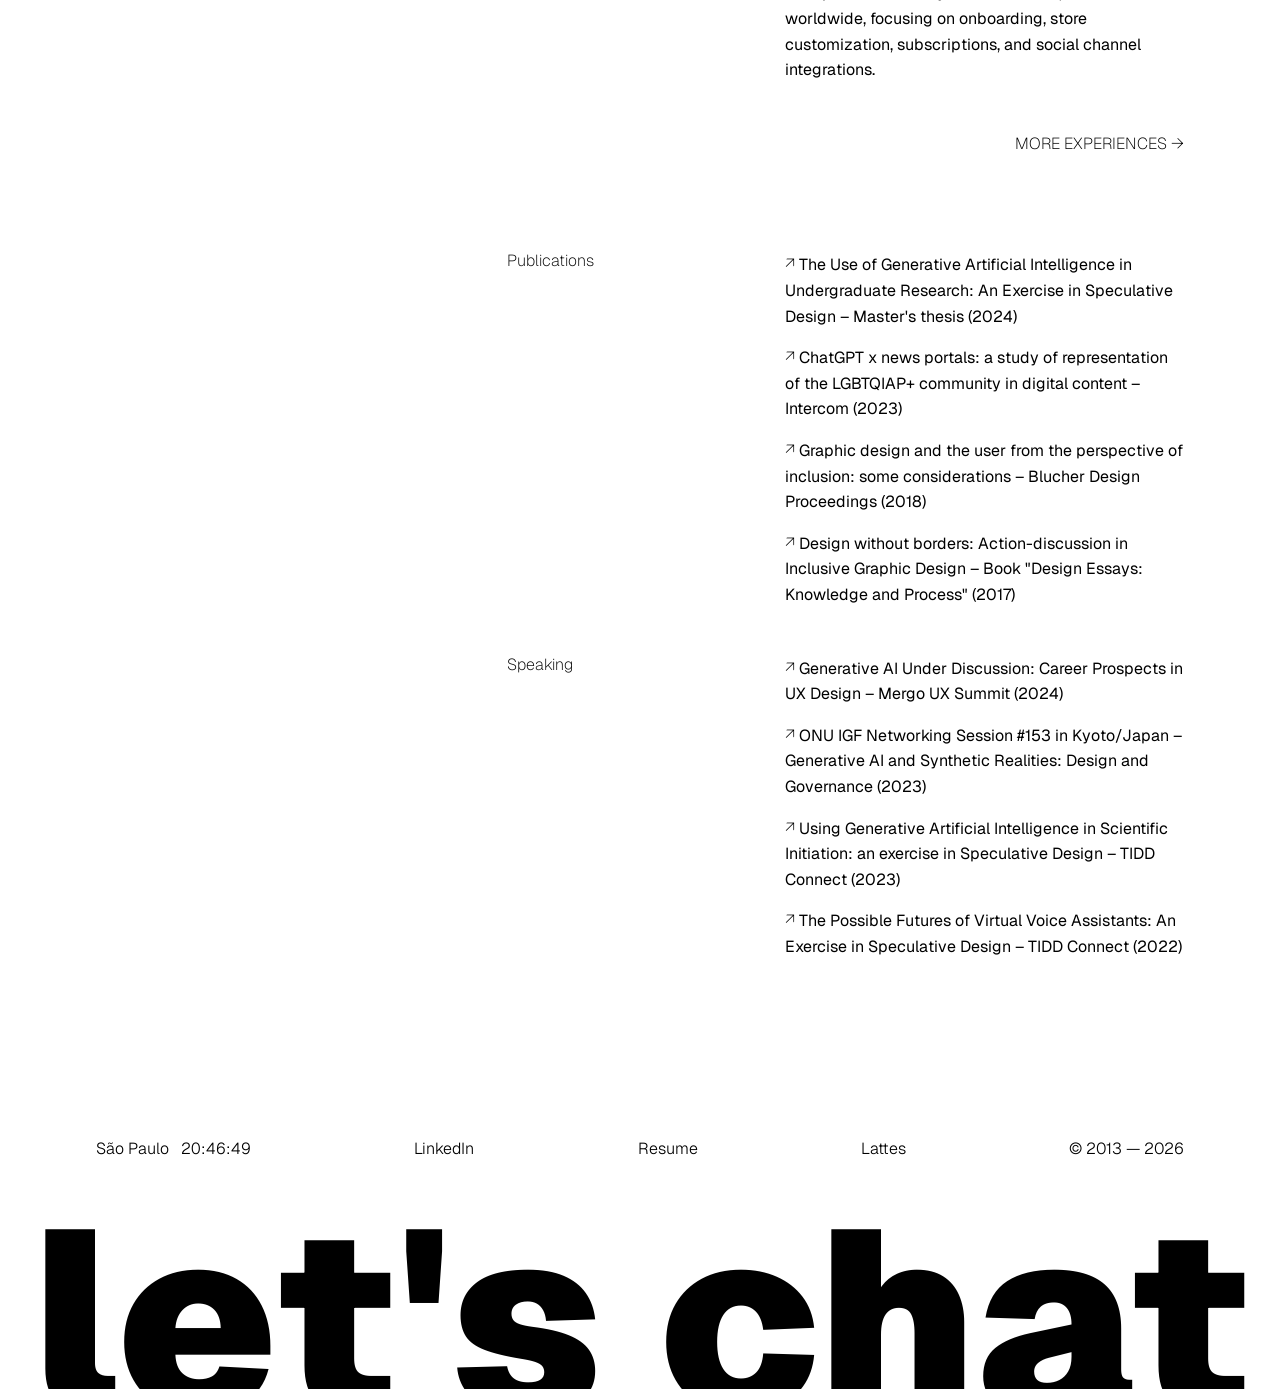
==== commit 112e4df5: "update title to Product Design Lead Co-Authored-By: Claude Sonnet 4.6 <noreply@anthropic.com>" ====
--- a/index.html
+++ b/index.html
@@ -3,14 +3,14 @@
 <head>
   <meta charset="UTF-8">
   <meta name="viewport" content="width=device-width, initial-scale=1.0">
-  <meta name="description" content="Matheus Petroni — Lead Product Designer with 14+ years shaping digital products.">
-  <title>Matheus Petroni – Lead Product Designer</title>
+  <meta name="description" content="Matheus Petroni — Product Design Lead with 14+ years shaping digital products.">
+  <title>Matheus Petroni – Product Design Lead</title>
 
   <link rel="preconnect" href="https://fonts.googleapis.com">
   <link rel="preconnect" href="https://fonts.gstatic.com" crossorigin>
   <link href="https://fonts.googleapis.com/css2?family=Geist:wght@100..900&display=swap" rel="stylesheet">
 
-  <meta property="og:title" content="Matheus Petroni — Lead Product Designer">
+  <meta property="og:title" content="Matheus Petroni — Product Design Lead">
   <meta property="og:description" content="14+ years of product design across fintech, edtech, and growth-stage companies.">
   <meta property="og:image" content="https://mthpetroni.com/assets/images/og-image.jpg">
   <meta property="og:url" content="https://mthpetroni.com">
@@ -294,7 +294,7 @@
             <h2>Matheus Petroni,<br>or just <span class="accent">Mat</span></h2>
           </div>
           <div class="bio-text">
-            <p>Lead Product Designer experienced in guiding teams across multiple initiatives and business units, focused on transforming complex problems into clear, intuitive, and scalable digital experiences that balance user needs with business goals. My background covers research, prototyping, usability, and product strategy, grounded in a strong visual and interface design foundation. I value active listening, collaboration, and creating environments where teams can grow and navigate complexity together.</p>
+            <p>Product Design Lead experienced in guiding teams across multiple initiatives and business units, focused on transforming complex problems into clear, intuitive, and scalable digital experiences that balance user needs with business goals. My background covers research, prototyping, usability, and product strategy, grounded in a strong visual and interface design foundation. I value active listening, collaboration, and creating environments where teams can grow and navigate complexity together.</p>
             <p>Alongside industry work, I explore the intersection of design, emerging technologies, and human-computer interaction through academic research in Speculative Design and Futures Thinking. I hold a Bachelor's in Graphic Design from São Paulo State University (2017) and an MSc in Human-Computer Interaction and Artificial Intelligence from Pontifical Catholic University of São Paulo (2023).</p>
           </div>
         </div>
